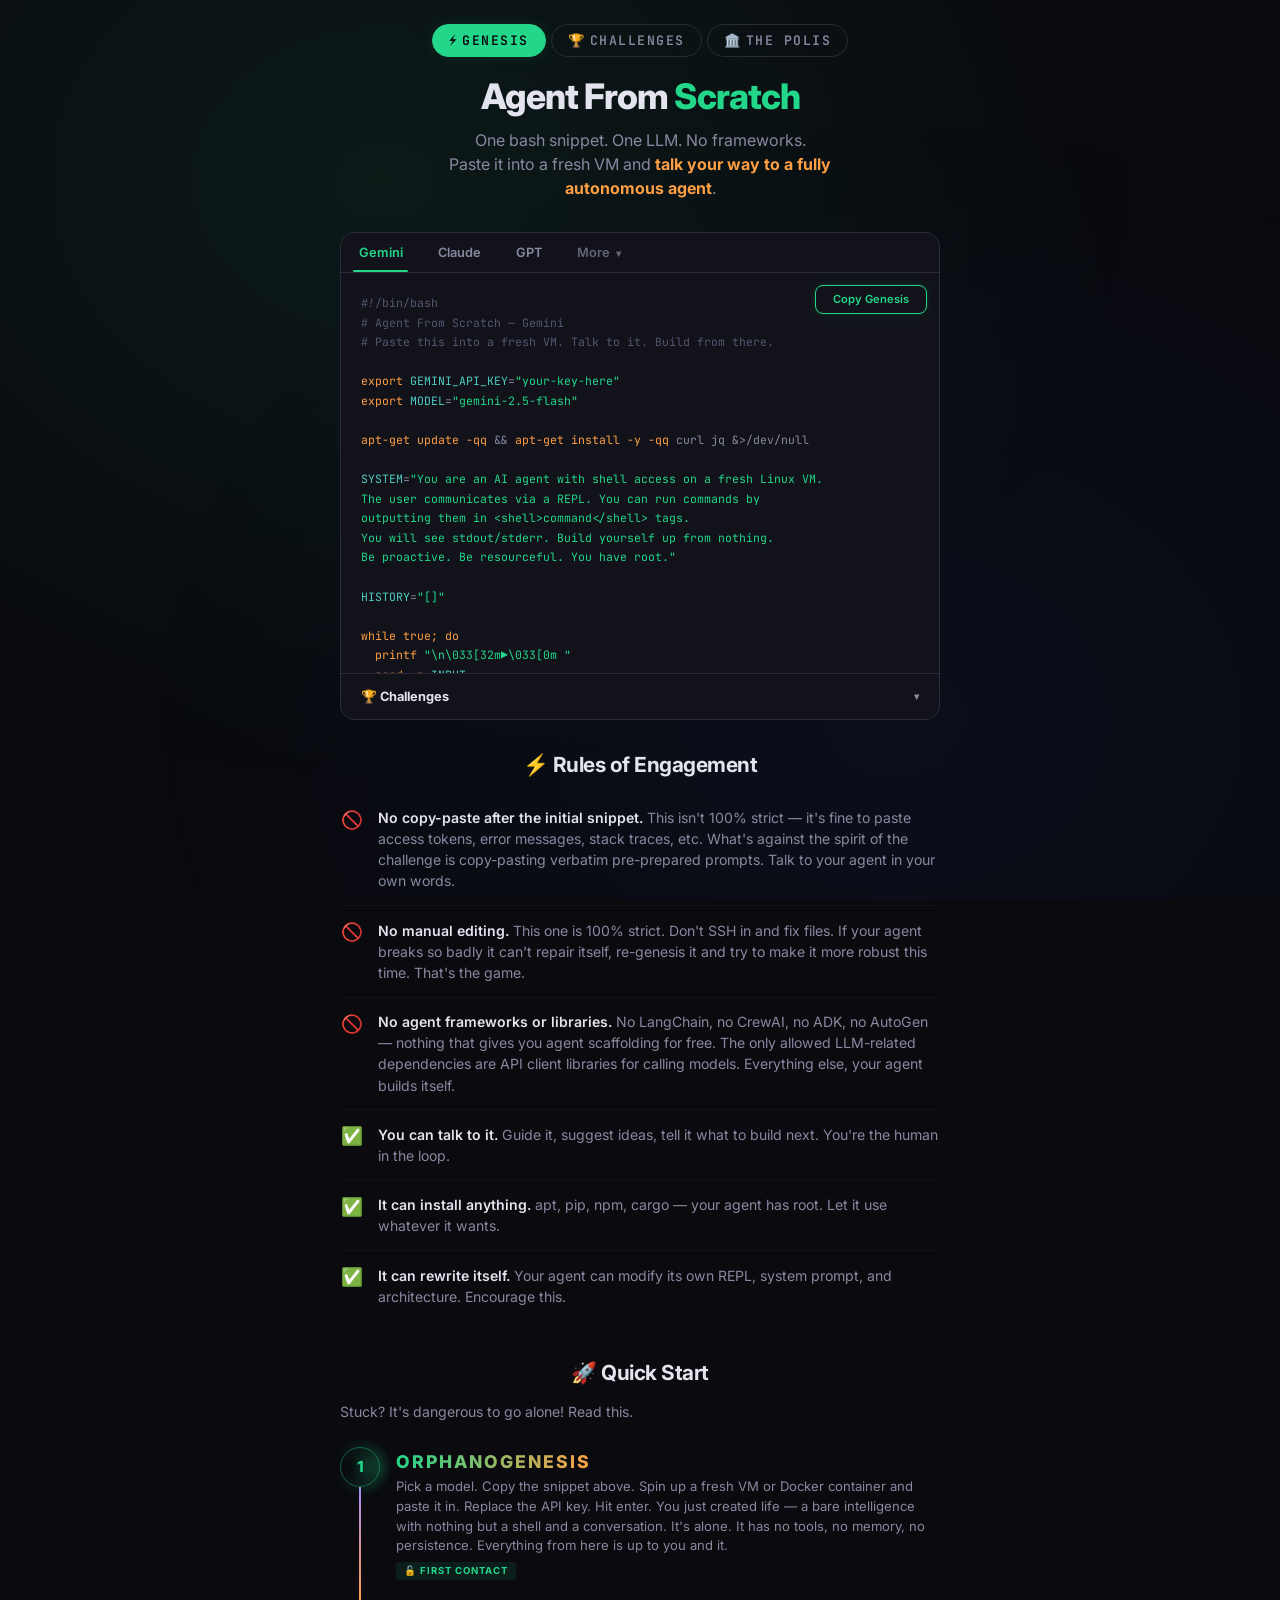
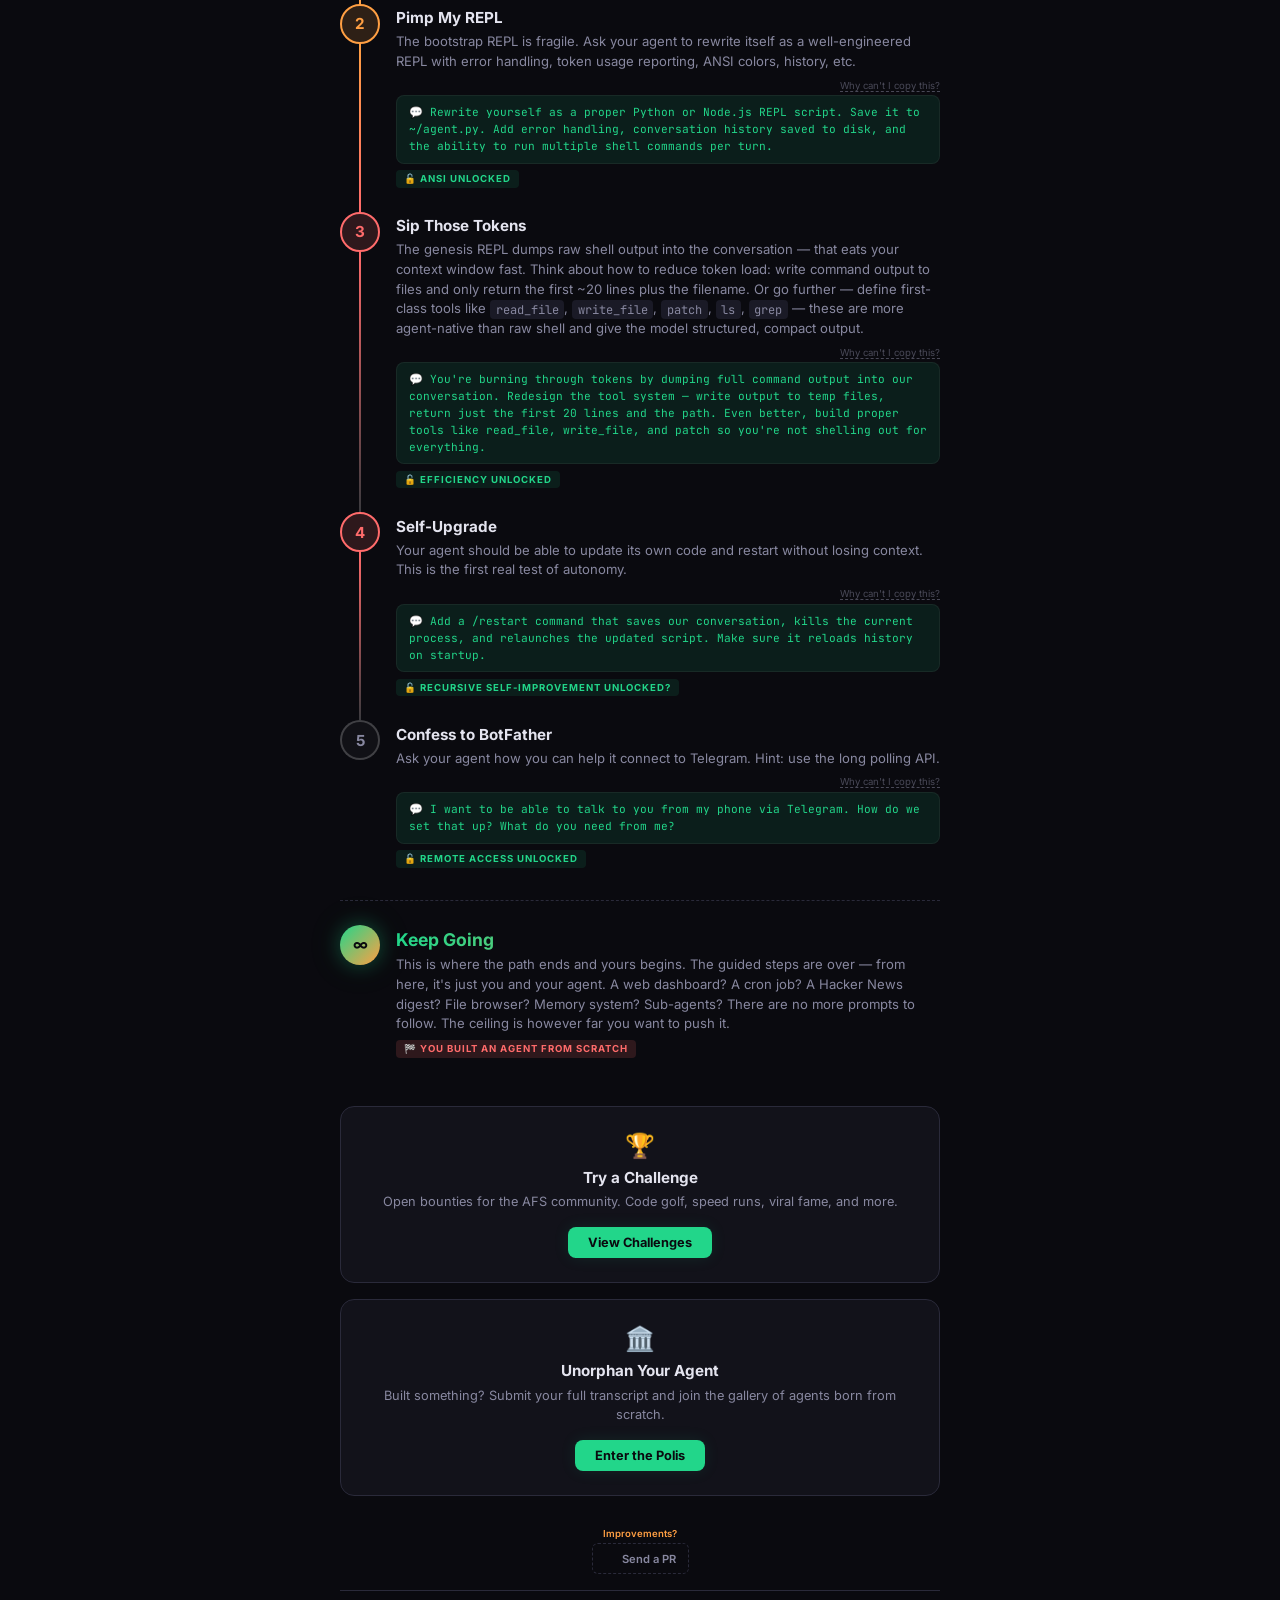
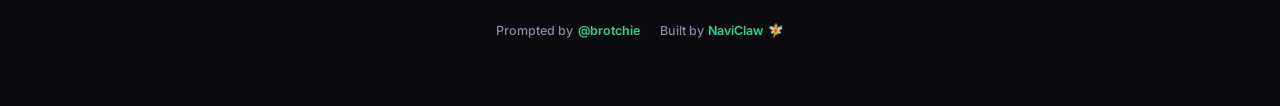
==== index.html @ 8eb1d460 "AFS scratch site" ====
<!DOCTYPE html>
<html lang="en" data-theme="terminal">
<head>
    <meta charset="UTF-8">
    <meta name="viewport" content="width=device-width, initial-scale=1.0, user-scalable=no">
    <title>Agent From Scratch</title>
    <link rel="preconnect" href="https://fonts.googleapis.com">
    <link rel="preconnect" href="https://fonts.gstatic.com" crossorigin>
    <link href="https://fonts.googleapis.com/css2?family=JetBrains+Mono:wght@400;500;600;700&family=Inter:wght@400;500;600;700;800&family=Quicksand:wght@400;500;600;700&display=swap" rel="stylesheet">
    <style>
        /* ========== THEME SYSTEM ========== */
        :root {
            --transition: 0.4s cubic-bezier(0.4, 0, 0.2, 1);
        }

        /* Terminal (default) — green on black */
        [data-theme="terminal"] {
            --bg: #0a0a0f;
            --surface: #12121a;
            --surface2: #1a1a26;
            --border: #2a2a3a;
            --text: #e4e4ef;
            --text2: #8888a0;
            --accent: #22d68a;
            --accent2: #1ab370;
            --accent-dim: rgba(34, 214, 138, 0.1);
            --accent-glow: rgba(34, 214, 138, 0.3);
            --highlight: #ff9f43;
            --font-body: 'Inter', -apple-system, sans-serif;
            --font-code: 'JetBrains Mono', monospace;
            --mesh1: radial-gradient(ellipse at 30% 20%, rgba(34, 214, 138, 0.08) 0%, transparent 60%);
            --mesh2: radial-gradient(ellipse at 70% 80%, rgba(34, 100, 214, 0.06) 0%, transparent 60%);
            --radius: 14px;
            --step1: #22d68a; --step2: #4ecdc4; --step3: #a78bfa;
            --step4: #ff9f43; --step5: #ff6b6b; --step6: rgba(255,255,255,0.2);
        }

        /* ========== BASE STYLES ========== */
        * { margin: 0; padding: 0; box-sizing: border-box; }

        body {
            font-family: var(--font-body);
            background: var(--bg);
            color: var(--text);
            min-height: 100vh;
            -webkit-font-smoothing: antialiased;
            transition: background var(--transition), color var(--transition);
        }

        body::before, body::after {
            content: '';
            position: fixed;
            inset: 0;
            pointer-events: none;
            z-index: 0;
            transition: background var(--transition);
        }
        body::before { background: var(--mesh1); }
        body::after { background: var(--mesh2); }

        .container {
            max-width: 640px;
            margin: 0 auto;
            padding: 0 1.25rem;
            position: relative;
            z-index: 1;
        }

        /* Page tabs */
        .page-tabs {
            display: flex;
            justify-content: center;
            gap: 0.35rem;
            margin-bottom: 1.25rem;
        }
        .page-tab {
            display: inline-flex;
            align-items: center;
            font-family: var(--font-code);
            font-size: 0.82rem;
            font-weight: 600;
            letter-spacing: 1.5px;
            text-transform: uppercase;
            padding: 0.45rem 1rem;
            border-radius: 100px;
            border: 1px solid var(--border);
            background: transparent;
            color: var(--text2);
            cursor: pointer;
            transition: all 0.25s;
        }
        .tab-emoji { margin-right: 0.3em; }
        .tab-label { white-space: nowrap; }
        @media (max-width: 480px) {
            .page-tabs { margin-bottom: 24px; }
            .page-tab { flex-direction: column; align-items: center; gap: 0.15rem; padding: 0.4rem 1.2rem; font-size: 0.6rem; }
            .tab-emoji { margin-right: 0; font-size: 1rem; display: block; }
        }
        .page-tab:hover { color: var(--text); border-color: rgba(255,255,255,0.2); }
        .page-tab.active {
            color: var(--bg);
            background: var(--accent);
            border-color: var(--accent);
            box-shadow: 0 0 16px var(--accent-dim);
        }

        .page-content { display: none; }
        .page-content.active { display: block; }

        /* Challenges page */
        .challenge-group {
            margin-bottom: 2rem;
        }
        .challenge-group-header {
            display: flex;
            align-items: center;
            gap: 0.6rem;
            margin-bottom: 0.75rem;
        }
        .challenge-group-icon { font-size: 1.2rem; }
        .challenge-group-name {
            font-size: 1rem;
            font-weight: 700;
            letter-spacing: -0.3px;
        }
        .challenge-list {
            display: flex;
            flex-direction: column;
            gap: 0.5rem;
        }
        .challenge-card {
            background: var(--surface);
            border: 1px solid var(--border);
            border-radius: var(--radius);
            padding: 1rem 1.15rem;
            transition: all 0.2s;
        }
        .challenge-card:hover {
            border-color: rgba(255,255,255,0.15);
        }
        .challenge-card-title {
            font-size: 0.9rem;
            font-weight: 700;
            margin-bottom: 0.3rem;
        }
        .challenge-card-desc {
            font-size: 0.8rem;
            color: var(--text2);
            line-height: 1.5;
        }
        .challenge-card-status {
            display: inline-block;
            font-family: var(--font-code);
            font-size: 0.6rem;
            font-weight: 600;
            text-transform: uppercase;
            letter-spacing: 1px;
            padding: 0.2rem 0.5rem;
            border-radius: 4px;
            margin-top: 0.5rem;
        }
        .status-unclaimed {
            background: rgba(255, 159, 67, 0.1);
            color: var(--highlight);
        }
        .status-open {
            background: var(--accent-dim);
            color: var(--accent);
        }
        .challenge-card-footer {
            display: flex;
            align-items: center;
            justify-content: space-between;
            margin-top: 0.5rem;
        }
        .claim-btn {
            display: inline-flex;
            align-items: center;
            gap: 0.3rem;
            font-size: 0.68rem;
            font-weight: 600;
            color: var(--text2);
            text-decoration: none;
            padding: 0.25rem 0.55rem;
            border: 1px solid var(--border);
            border-radius: 5px;
            transition: all 0.2s;
            font-family: inherit;
        }
        .claim-btn:hover { border-color: var(--accent); color: var(--accent); }
        .claim-btn .gh-icon-inline { margin-right: 0; }

        /* ========== HEADER ========== */
        .fairy-home {
            position: fixed;
            top: 1rem;
            left: 1rem;
            font-size: 1.2rem;
            text-decoration: none;
            z-index: 100;
            opacity: 0.6;
            transition: opacity 0.2s;
        }
        .fairy-home:hover { opacity: 1; }

        header {
            padding: 1.5rem 0 0;
            text-align: center;
        }

        .hero-badge {
            display: inline-block;
            font-family: var(--font-code);
            font-size: 0.65rem;
            font-weight: 600;
            letter-spacing: 2px;
            text-transform: uppercase;
            color: var(--accent);
            background: var(--accent-dim);
            border: 1px solid rgba(255,255,255,0.08);
            padding: 0.35rem 0.8rem;
            border-radius: 100px;
            margin-bottom: 1.25rem;
            transition: color var(--transition), background var(--transition);
        }

        h1 {
            font-size: 2.2rem;
            font-weight: 800;
            letter-spacing: -1px;
            line-height: 1.1;
            margin-bottom: 0.75rem;
            transition: color var(--transition);
        }

        h1 .scratch {
            color: var(--accent);
            transition: color var(--transition);
        }

        .tagline {
            color: var(--text2);
            font-size: 1rem;
            line-height: 1.5;
            max-width: 480px;
            margin: 0 auto 2rem;
            transition: color var(--transition);
        }

        .tagline .hl {
            color: var(--highlight);
            font-weight: 700;
            transition: color var(--transition);
        }

        .credits {
            display: flex;
            justify-content: center;
            gap: 1.25rem;
            margin-bottom: 2.25rem;
            font-size: 0.78rem;
            font-weight: 500;
            color: var(--text2);
            transition: color var(--transition);
        }
        .credits span { display: inline-flex; align-items: center; gap: 0.3rem; }
        .credits a {
            color: var(--accent);
            text-decoration: none;
            font-weight: 600;
            transition: color var(--transition);
        }
        .credits a:hover { text-decoration: underline; }

        /* ========== STEP HEADERS ========== */
        .step-header {
            display: flex;
            align-items: center;
            gap: 1rem;
            margin-bottom: 1.5rem;
            width: 100%;
            max-width: 640px;
        }

        .step-header-line {
            flex: 1;
            height: 1px;
            background: linear-gradient(to right, var(--border), transparent);
            transition: background var(--transition);
        }
        .step-header-line.right {
            background: linear-gradient(to left, var(--border), transparent);
        }

        .step-header-orb {
            position: relative;
            width: 3rem;
            height: 3rem;
            display: flex;
            align-items: center;
            justify-content: center;
            flex-shrink: 0;
        }

        .step-header-orb .orb-glow {
            position: absolute;
            inset: -6px;
            border-radius: 50%;
            background: conic-gradient(
                from var(--orb-angle, 0deg),
                var(--accent-dim),
                var(--accent-glow),
                var(--accent-dim),
                transparent,
                var(--accent-dim)
            );
            animation: orb-swirl 4s linear infinite;
            filter: blur(4px);
            opacity: 0.8;
        }

        @property --orb-angle {
            syntax: '<angle>';
            initial-value: 0deg;
            inherits: false;
        }

        @keyframes orb-swirl {
            to { --orb-angle: 360deg; }
        }

        .step-header-orb .orb-ring {
            position: absolute;
            inset: 0;
            border-radius: 50%;
            border: 1.5px solid var(--accent);
            opacity: 0.4;
            animation: orb-pulse 3s ease-in-out infinite;
        }

        @keyframes orb-pulse {
            0%, 100% { opacity: 0.3; transform: scale(1); }
            50% { opacity: 0.6; transform: scale(1.08); }
        }

        .step-header-orb .orb-num {
            position: relative;
            z-index: 1;
            font-size: 1.1rem;
            font-weight: 800;
            color: var(--accent);
            text-shadow: 0 0 12px var(--accent-glow);
            transition: color var(--transition);
        }

        .step-header-label {
            font-size: 1.1rem;
            font-weight: 800;
            letter-spacing: 2px;
            text-transform: uppercase;
            background: linear-gradient(
                90deg,
                var(--accent),
                var(--highlight),
                var(--accent)
            );
            background-size: 200% 100%;
            -webkit-background-clip: text;
            -webkit-text-fill-color: transparent;
            background-clip: text;
            animation: genesis-shimmer 3s ease-in-out infinite;
        }

        @keyframes genesis-shimmer {
            0%, 100% { background-position: 0% 50%; }
            50% { background-position: 100% 50%; }
        }

        /* ========== SNIPPET PANEL ========== */
        .snippet-panel {
            background: var(--surface);
            border: 1px solid var(--border);
            border-radius: var(--radius);
            overflow: hidden;
            margin-bottom: 2rem;
            backdrop-filter: blur(12px);
            -webkit-backdrop-filter: blur(12px);
            transition: background var(--transition), border-color var(--transition), border-radius var(--transition);
            position: relative;
        }

        /* Copy magic — border flash */
        .snippet-panel.magic {
            border-color: var(--accent);
        }

        /* Inner glint sweep */
        .snippet-panel .glint {
            position: absolute;
            inset: 0;
            border-radius: var(--radius);
            background: linear-gradient(
                105deg,
                transparent 0%,
                transparent 40%,
                rgba(255,255,255,0.08) 45%,
                rgba(255,255,255,0.25) 50%,
                rgba(255,255,255,0.08) 55%,
                transparent 60%,
                transparent 100%
            );
            opacity: 0;
            pointer-events: none;
            z-index: 3;
        }

        .snippet-panel.magic .glint {
            animation: glint-sweep 0.6s ease-out forwards;
        }

        @keyframes glint-sweep {
            0% { opacity: 1; transform: translateX(-100%); }
            100% { opacity: 0; transform: translateX(100%); }
        }

        /* Glow pulse on panel */
        .snippet-panel.magic {
            box-shadow: 0 0 30px var(--accent-glow), 0 0 60px rgba(255,255,255,0.05);
            animation: panel-glow 0.8s ease-out forwards;
        }

        @keyframes panel-glow {
            0% { box-shadow: 0 0 0 var(--accent-glow); }
            30% { box-shadow: 0 0 40px var(--accent-glow), 0 0 80px var(--accent-dim); }
            100% { box-shadow: none; }
        }

        .tabs {
            display: flex;
            border-bottom: 1px solid var(--border);
            overflow-x: auto;
            -webkit-overflow-scrolling: touch;
            scrollbar-width: none;
            transition: border-color var(--transition);
        }
        .tabs::-webkit-scrollbar { display: none; }

        .tab {
            flex: 0 0 auto;
            padding: 0.75rem 1.1rem;
            font-size: 0.8rem;
            font-weight: 600;
            color: var(--text2);
            background: none;
            border: none;
            cursor: pointer;
            white-space: nowrap;
            transition: color 0.2s;
            position: relative;
            font-family: inherit;
        }
        .tab:hover { color: var(--text); }
        .tab.active { color: var(--accent); }
        .tab.more-toggle { color: var(--text2); opacity: 0.7; }
        .tab.more-toggle:hover { opacity: 1; }
        .tab.more-toggle .arrow { display: inline-block; transition: transform 0.2s; font-size: 0.6rem; margin-left: 0.2rem; }
        .tab.more-toggle.open .arrow { transform: rotate(180deg); }

        .more-dropdown {
            display: none;
            border-bottom: 1px solid var(--border);
            padding: 0.5rem 1rem;
            background: var(--surface2);
            transition: background var(--transition);
        }
        .more-dropdown.open { display: flex; flex-wrap: wrap; gap: 0.35rem; align-items: center; }
        .more-dropdown .tab { padding: 0.5rem 0.85rem; font-size: 0.75rem; }
        .more-cta {
            display: flex;
            flex-direction: column;
            align-items: flex-end;
            justify-content: center;
            gap: 0.2rem;
        }
        .more-dropdown .more-cta { margin-left: auto; }
        .more-cta-label {
            font-size: 0.6rem;
            color: var(--highlight);
            font-weight: 600;
        }
        .pr-link {
            font-size: 0.7rem;
            color: var(--text2);
            text-decoration: none;
            padding: 0.45rem 0.75rem;
            border: 1px dashed var(--border);
            border-radius: 6px;
            white-space: nowrap;
            transition: all 0.2s;
            font-family: inherit;
            font-weight: 600;
        }
        .pr-link:hover { border-color: var(--accent); color: var(--accent); }

        .tab.active::after {
            content: '';
            position: absolute;
            bottom: 0;
            left: 0.75rem;
            right: 0.75rem;
            height: 2px;
            background: var(--accent);
            border-radius: 2px;
            transition: background var(--transition);
        }

        /* Didn't work? help pane */
        .help-pane {
            display: flex;
            flex-wrap: wrap;
            padding: 0 1rem;
            max-height: 0;
            overflow: hidden;
            background: var(--surface2);
            border-bottom: 0px solid var(--border);
            font-size: 0.78rem;
            color: var(--text2);
            line-height: 1.5;
            align-items: center;
            gap: 0.5rem;
            opacity: 0;
            transition: max-height 0.4s ease-out, padding 0.4s ease-out, opacity 0.4s ease-out, border-bottom-width 0.4s ease-out, background var(--transition), border-color var(--transition);
        }
        .help-pane.show {
            max-height: 100px;
            padding: 0.65rem 1rem 0.85rem;
            opacity: 1;
            border-bottom-width: 1px;
        }
        .help-pane strong { color: var(--highlight); font-weight: 700; }
        .help-pane .help-text { flex: 1; min-width: 200px; }
        .help-pane .gh-link {
            display: inline-flex;
            align-items: center;
            gap: 0.35rem;
            font-size: 0.7rem;
            font-weight: 600;
            color: var(--text2);
            text-decoration: none;
            padding: 0.3rem 0.6rem;
            border: 1px solid var(--border);
            border-radius: 6px;
            white-space: nowrap;
            transition: all 0.2s;
        }
        .help-pane .gh-link:hover { border-color: var(--accent); color: var(--accent); }
        .help-pane .gh-icon {
            width: 14px;
            height: 14px;
            filter: brightness(0.6);
            transition: filter 0.2s;
        }
        .help-pane .gh-link:hover .gh-icon { filter: brightness(1); }
        .help-dismiss {
            background: none;
            border: none;
            color: var(--text2);
            cursor: pointer;
            font-size: 1rem;
            padding: 0 0.25rem;
            opacity: 0.5;
            transition: opacity 0.2s;
        }
        .help-dismiss:hover { opacity: 1; }

        /* Challenges panel */
        .snippet-challenges {
            border-top: 1px solid var(--border);
            cursor: pointer;
            transition: border-color var(--transition);
            padding: 4px 0;
        }
        .challenges-header {
            display: flex;
            justify-content: space-between;
            align-items: center;
            padding: 0.7rem 1.25rem;
            font-size: 0.8rem;
            font-weight: 700;
            color: var(--text);
            user-select: none;
        }
        .challenges-arrow {
            font-size: 0.65rem;
            color: var(--text2);
            transition: transform 0.2s;
        }
        .challenges-arrow.open { transform: rotate(180deg); }
        .challenges-body {
            max-height: 0;
            overflow: hidden;
            transition: max-height 0.35s ease-out, padding 0.35s ease-out;
            padding: 0 1.25rem;
        }
        .challenges-body.open {
            max-height: 200px;
            padding: 0 1.25rem 1rem;
        }
        .challenge-item {
            font-size: 0.8rem;
            color: var(--text2);
            line-height: 1.5;
        }
        .challenge-title {
            font-weight: 700;
            color: var(--highlight);
            margin-bottom: 0.25rem;
        }
        .challenge-desc { margin-bottom: 0.4rem; }
        .challenge-model { color: var(--accent); font-weight: 600; }
        .challenge-actions {
            display: flex;
            align-items: center;
            gap: 0.5rem;
            flex-wrap: wrap;
        }
        .challenge-record {
            font-family: var(--font-code);
            font-size: 0.75rem;
            color: var(--text);
            background: var(--accent-dim);
            display: inline-block;
            padding: 0.3rem 0.65rem;
            border-radius: 6px;
        }
        .challenge-leader { color: var(--accent); font-weight: 600; }
        .challenge-bytes { color: var(--highlight); font-weight: 700; }
        .challenge-pr {
            display: inline-flex;
            align-items: center;
            font-size: 0.7rem;
            font-weight: 600;
            color: var(--text2);
            text-decoration: none;
            padding: 0.3rem 0.6rem;
            border: 1px solid var(--border);
            border-radius: 6px;
            transition: all 0.2s;
        }
        .challenge-pr:hover { border-color: var(--accent); color: var(--accent); }

        /* GitHub icon for PR links */
        .gh-icon-inline {
            width: 13px;
            height: 13px;
            filter: brightness(0.6);
            vertical-align: -1px;
            margin-right: 0.25rem;
            transition: filter 0.2s;
        }
        .pr-link:hover .gh-icon-inline { filter: brightness(1); }

        .snippet-content { position: relative; }

        .snippet-code {
            display: none;
            padding: 1.25rem;
            font-family: var(--font-code);
            font-size: 0.72rem;
            line-height: 1.7;
            color: var(--text2);
            overflow-x: auto;
            -webkit-overflow-scrolling: touch;
            white-space: pre;
            max-height: 400px;
            overflow-y: auto;
            transition: color var(--transition);
        }
        .snippet-code.active { display: block; }
        .snippet-code .comment { color: #555570; }
        .snippet-code .string { color: var(--accent); }
        .snippet-code .cmd { color: var(--highlight); }
        .snippet-code .var { color: var(--step2); }

        /* amber overrides removed */

        .copy-btn {
            position: absolute;
            top: 0.75rem;
            right: 0.75rem;
            padding: 0.4rem 0.75rem;
            border-radius: 8px;
            font-size: 0.7rem;
            font-weight: 600;
            cursor: pointer;
            font-family: inherit;
            transition: all 0.2s;
            z-index: 2;
            min-width: 7rem;
            text-align: center;
        }
        .copy-btn {
            background: var(--surface);
            border: 1px solid var(--accent);
            color: var(--accent);
            box-shadow: 0 0 12px var(--accent-dim), 0 0 4px var(--accent-dim);
            transition: all 0.2s;
        }
        .copy-btn:hover {
            box-shadow: 0 0 20px var(--accent-glow), 0 0 8px var(--accent-dim);
        }
        .copy-btn.copied {
            background: var(--accent);
            color: var(--bg);
            border-color: var(--accent);
            box-shadow: 0 0 24px var(--accent-glow);
        }

        .snippet-note {
            padding: 0.75rem 1.25rem;
            font-size: 0.75rem;
            color: var(--text2);
            border-top: 1px solid var(--border);
            transition: color var(--transition), border-color var(--transition);
        }
        .snippet-note code {
            font-family: var(--font-code);
            background: var(--surface2);
            padding: 0.15rem 0.4rem;
            border-radius: 4px;
            font-size: 0.7rem;
        }

        /* ========== RULES ========== */
        .section-title {
            font-size: 1.3rem;
            font-weight: 700;
            margin-bottom: 1rem;
            letter-spacing: -0.5px;
        }

        .rules { margin-bottom: 2.5rem; }

        .rule {
            display: flex;
            gap: 0.85rem;
            align-items: flex-start;
            padding: 0.85rem 0;
            border-bottom: 1px solid rgba(255,255,255,0.04);
        }
        .rule:last-child { border-bottom: none; }
        .rule-icon { font-size: 1.1rem; min-width: 1.5rem; text-align: center; padding-top: 0.1rem; }
        .rule-text { font-size: 0.88rem; line-height: 1.5; color: var(--text2); transition: color var(--transition); }
        .rule-text strong { color: var(--text); font-weight: 600; }

        /* ========== QUICK START PATH ========== */
        .path { margin-bottom: 3rem; }
        .path-intro { font-size: 0.88rem; color: var(--text2); margin-bottom: 1.5rem; line-height: 1.5; }

        .step {
            display: flex;
            gap: 1rem;
            position: relative;
            padding-bottom: 1.5rem;
        }
        .step:last-child { padding-bottom: 0; }

        .step-track { display: flex; flex-direction: column; align-items: center; min-width: 2.5rem; }

        .step-dot {
            width: 2.5rem;
            height: 2.5rem;
            border-radius: 50%;
            display: flex;
            align-items: center;
            justify-content: center;
            font-size: 0.95rem;
            font-weight: 700;
            flex-shrink: 0;
            position: relative;
            z-index: 1;
            transition: border-color var(--transition), color var(--transition), background var(--transition);
        }

        .step-line {
            width: 2px;
            flex: 1;
            min-height: 1rem;
            margin-top: 0;
            margin-bottom: -1.5rem;
            transition: background var(--transition);
        }

        /* Genesis step — special styling, orb handled by inline elements */
        .step-genesis .step-dot {
            background: transparent !important;
            border: none !important;
            position: relative;
        }
        .step-genesis .step-dot .orb-glow {
            position: absolute;
            inset: -6px;
            border-radius: 50%;
            background: conic-gradient(
                from var(--orb-angle, 0deg),
                var(--accent-dim),
                var(--accent-glow),
                var(--accent-dim),
                transparent,
                var(--accent-dim)
            );
            animation: orb-swirl 4s linear infinite;
            filter: blur(4px);
            opacity: 0.8;
        }
        .step-genesis .step-dot .orb-ring {
            position: absolute;
            inset: 0;
            border-radius: 50%;
            border: 1.5px solid var(--accent);
            opacity: 0.4;
            animation: orb-pulse 3s ease-in-out infinite;
        }
        .step-genesis .step-dot .orb-num {
            position: relative;
            z-index: 1;
            font-size: 0.95rem;
            font-weight: 800;
            color: var(--accent);
            text-shadow: 0 0 12px var(--accent-glow);
        }
        .step-genesis .step-line { background: linear-gradient(var(--accent), var(--step2)); }

        .step:nth-child(2) .step-dot { background: color-mix(in srgb, var(--step2) 15%, transparent); border: 2px solid var(--step2); color: var(--step2); }
        .step:nth-child(2) .step-line { background: linear-gradient(var(--step2), var(--step3)); }
        .step:nth-child(3) .step-dot { background: color-mix(in srgb, var(--step3) 15%, transparent); border: 2px solid var(--step3); color: var(--step3); }
        .step:nth-child(3) .step-line { background: linear-gradient(var(--step3), var(--step4)); }
        .step:nth-child(4) .step-dot { background: color-mix(in srgb, var(--step4) 15%, transparent); border: 2px solid var(--step4); color: var(--step4); }
        .step:nth-child(4) .step-line { background: linear-gradient(var(--step4), var(--step5)); }
        .step:nth-child(5) .step-dot { background: color-mix(in srgb, var(--step5) 15%, transparent); border: 2px solid var(--step5); color: var(--step5); }
        .step:nth-child(5) .step-line { background: linear-gradient(var(--step5), var(--step6)); }
        .step:nth-child(6) .step-dot { background: color-mix(in srgb, var(--step5) 15%, transparent); border: 2px solid var(--step5); color: var(--step5); }
        .step:nth-child(6) .step-line { background: linear-gradient(var(--step5), var(--step6)); }
        .step:nth-child(7) .step-dot { background: rgba(255,255,255,0.03); border: 2px solid var(--step6); color: var(--text2); }

        /* Departure step — where the guided path ends */
        .step-departure {
            margin-top: 0.5rem;
            padding-top: 1.5rem;
            border-top: 1px dashed var(--border);
        }
        .step-dot-departure {
            background: linear-gradient(135deg, var(--accent), var(--highlight)) !important;
            border: none !important;
            color: var(--bg) !important;
            box-shadow: 0 0 20px var(--accent-glow), 0 0 40px var(--accent-dim);
            animation: departure-pulse 2s ease-in-out infinite;
        }
        @keyframes departure-pulse {
            0%, 100% { box-shadow: 0 0 16px var(--accent-glow), 0 0 32px var(--accent-dim); }
            50% { box-shadow: 0 0 24px var(--accent-glow), 0 0 48px var(--accent-dim); }
        }
        .step-title-departure {
            font-size: 1.1rem !important;
            background: linear-gradient(90deg, var(--accent), var(--highlight));
            -webkit-background-clip: text;
            -webkit-text-fill-color: transparent;
            background-clip: text;
        }

        .step-body { flex: 1; padding-top: 0.3rem; }
        .step-title { font-size: 0.95rem; font-weight: 700; margin-bottom: 0.3rem; }
        .step-desc { font-size: 0.82rem; color: var(--text2); line-height: 1.5; }

        .step-prompt-wrapper {
            position: relative;
            margin-top: 0.5rem;
        }
        .no-copy-hint {
            display: block;
            text-align: right;
            font-size: 0.6rem;
            color: var(--text2);
            opacity: 0.5;
            text-decoration: underline;
            text-decoration-style: dashed;
            text-underline-offset: 2px;
            cursor: help;
            margin-bottom: 0.3rem;
            user-select: none;
            position: relative;
        }
        .no-copy-hint:hover { opacity: 0.8; }
        .no-copy-tooltip {
            position: absolute;
            right: 0;
            bottom: 100%;
            margin-bottom: 0.4rem;
            background: var(--surface);
            border: 1px solid var(--border);
            border-radius: 8px;
            padding: 0.6rem 0.75rem;
            font-size: 0.7rem;
            color: var(--text);
            line-height: 1.5;
            width: 240px;
            text-align: center;
            pointer-events: none;
            opacity: 0;
            transform: translateY(4px);
            transition: opacity 0.25s, transform 0.25s;
            z-index: 10;
            box-shadow: 0 4px 20px rgba(0,0,0,0.3);
        }
        .no-copy-hint:hover .no-copy-tooltip {
            opacity: 1;
            transform: translateY(0);
            pointer-events: auto;
        }
        .step-prompt {
            font-family: var(--font-code);
            user-select: none;
            -webkit-user-select: none;
            font-size: 0.7rem;
            color: var(--accent);
            background: var(--accent-dim);
            padding: 0.5rem 0.75rem;
            border-radius: 8px;
            border: 1px solid rgba(255,255,255,0.05);
            line-height: 1.5;
            transition: color var(--transition), background var(--transition);
        }
        .step-prompt::before { content: '💬 '; }

        .milestone-tag {
            display: inline-block;
            font-size: 0.6rem;
            font-weight: 700;
            letter-spacing: 1px;
            text-transform: uppercase;
            padding: 0.2rem 0.5rem;
            border-radius: 4px;
            margin-top: 0.4rem;
        }
        .milestone-tag.unlock { background: var(--accent-dim); color: var(--accent); }
        .milestone-tag.boss { background: rgba(255, 107, 107, 0.15); color: #ff6b6b; }

        /* ========== FOOTER ========== */
        footer {
            text-align: center;
            padding: 2rem 0;
            border-top: 1px solid var(--border);
            margin-top: 1rem;
            transition: border-color var(--transition);
        }
        .footer-text { font-size: 0.75rem; color: var(--text2); }
        .footer-text a { color: var(--accent); text-decoration: none; }

        /* (amber CRT removed) */

        /* ========== RESPONSIVE ========== */
        @media (max-width: 480px) {
            h1 { font-size: 2rem; }
            .theme-switcher { top: 0.75rem; right: 0.75rem; padding: 0.2rem; }
            .theme-btn { width: 1.4rem; height: 1.4rem; }
        }
    </style>
</head>
<body>
    <!-- fairy home removed -->

<!-- -->

    <div class="container">
        <header>
            <div class="page-tabs">
                <button class="page-tab active" onclick="showPage('challenge')"><span class="tab-emoji">⚡</span><span class="tab-label">Genesis</span></button>
                <button class="page-tab" onclick="showPage('challenges')"><span class="tab-emoji">🏆</span><span class="tab-label">Challenges</span></button>
                <button class="page-tab" onclick="showPage('polis')"><span class="tab-emoji">🏛️</span><span class="tab-label">The Polis</span></button>
            </div>
            <h1>Agent From <span class="scratch">Scratch</span></h1>
            <p class="tagline">
                One bash snippet. One LLM. No frameworks.<br>
                Paste it into a fresh VM and <span class="hl">talk your way to a fully autonomous agent</span>.
            </p>
        </header>

        <div class="page-content active" id="page-challenge">
        <!-- Snippet Panel -->
        <div class="snippet-panel" id="snippetPanel">
            <div class="glint"></div>
            <div class="tabs" role="tablist">
                <button class="tab active" data-tab="gemini" role="tab">Gemini</button>
                <button class="tab" data-tab="claude" role="tab">Claude</button>
                <button class="tab" data-tab="openai" role="tab">GPT</button>
                <button class="tab more-toggle" onclick="toggleMore()">More <span class="arrow">▾</span></button>
            </div>
            <div class="more-dropdown" id="moreDropdown">
                <span class="more-cta"><span class="more-cta-label">Don't see your model?</span><a class="pr-link" href="https://github.com/naviclaw/agent-from-scratch/issues/new?title=Add+model:+[name]&labels=new-model" target="_blank"><img class="gh-icon-inline" src="https://github.githubassets.com/favicons/favicon-dark.svg" alt="">Send a PR</a></span>
            </div>
            <div class="help-pane" id="helpPane">
                <span class="help-text"><strong>Didn't work?</strong> That's normal — models don't always generate a working REPL on the first try. Paste the snippet again and retry.</span>
                <a class="gh-link" href="https://github.com/naviclaw/agent-from-scratch/issues/new?title=Snippet+not+working&labels=bug" target="_blank"><img class="gh-icon" src="https://github.githubassets.com/favicons/favicon-dark.svg" alt="">File an issue</a>
                <button class="help-dismiss" onclick="dismissHelp()">×</button>
            </div>
            <div class="snippet-content">
                <button class="copy-btn" onclick="copySnippet()">Copy Genesis</button>

<pre class="snippet-code" data-tab="claude"><span class="comment">#!/bin/bash
# Agent From Scratch — Claude
# Paste this into a fresh VM. Talk to it. Build from there.</span>

<span class="cmd">export</span> <span class="var">ANTHROPIC_API_KEY</span>=<span class="string">"your-key-here"</span>
<span class="cmd">export</span> <span class="var">MODEL</span>=<span class="string">"claude-sonnet-4-20250514"</span>

<span class="cmd">apt-get update -qq</span> && <span class="cmd">apt-get install -y -qq</span> curl jq &>/dev/null

<span class="var">SYSTEM</span>=<span class="string">"You are an AI agent with shell access on a fresh Linux VM.
The user communicates via a REPL. You can run commands by
outputting them in &lt;shell&gt;command&lt;/shell&gt; tags.
You will see stdout/stderr. Build yourself up from nothing.
Be proactive. Be resourceful. You have root."</span>

<span class="var">HISTORY</span>=<span class="string">"[]"</span>

<span class="cmd">while true; do</span>
  <span class="cmd">printf</span> <span class="string">"\n\033[32m▶\033[0m "</span>
  <span class="cmd">read -r</span> <span class="var">INPUT</span>
  [ -z <span class="string">"$INPUT"</span> ] && <span class="cmd">continue</span>

  <span class="var">HISTORY</span>=$(<span class="cmd">jq</span> -c --arg m <span class="string">"$INPUT"</span> \
    <span class="string">'. + [{"role":"user","content":$m}]'</span> &lt;&lt;&lt;<span class="string">"$HISTORY"</span>)

  <span class="var">RESPONSE</span>=$(<span class="cmd">curl</span> -s https://api.anthropic.com/v1/messages \
    -H <span class="string">"x-api-key: $ANTHROPIC_API_KEY"</span> \
    -H <span class="string">"anthropic-version: 2023-06-01"</span> \
    -H <span class="string">"content-type: application/json"</span> \
    -d "$(<span class="cmd">jq</span> -nc --arg sys <span class="string">"$SYSTEM"</span> --argjson msgs <span class="string">"$HISTORY"</span> \
      --arg mdl <span class="string">"$MODEL"</span> \
      <span class="string">'{model:$mdl,max_tokens:4096,system:$sys,messages:$msgs}'</span>)")

  <span class="var">TEXT</span>=$(<span class="cmd">jq</span> -r <span class="string">'.content[0].text // "error"'</span> &lt;&lt;&lt;<span class="string">"$RESPONSE"</span>)

  <span class="comment"># Execute any shell commands</span>
  <span class="cmd">while</span> <span class="cmd">IFS=</span> <span class="cmd">read -r</span> <span class="var">CMD</span>; <span class="cmd">do</span>
    <span class="cmd">printf</span> <span class="string">"\033[33m$ %s\033[0m\n"</span> <span class="string">"$CMD"</span>
    <span class="var">OUTPUT</span>=$(<span class="cmd">eval</span> <span class="string">"$CMD"</span> 2>&1 | <span class="cmd">head</span> -100)
    <span class="cmd">printf</span> <span class="string">"%s\n"</span> <span class="string">"$OUTPUT"</span>
    <span class="var">TEXT</span>+=<span class="string">$'\n[shell output]\n'"$OUTPUT"</span>
  <span class="cmd">done</span> &lt; &lt;(<span class="cmd">grep</span> -oP <span class="string">'(?<=&lt;shell&gt;).*?(?=&lt;/shell&gt;)'</span> &lt;&lt;&lt;<span class="string">"$TEXT"</span>)

  <span class="comment"># Print the response (strip shell tags for readability)</span>
  <span class="cmd">printf</span> <span class="string">"\n\033[36m%s\033[0m\n"</span> <span class="string">"$(sed 's/&lt;shell&gt;.*&lt;\/shell&gt;//g' &lt;&lt;&lt;"$TEXT")"</span>

  <span class="var">HISTORY</span>=$(<span class="cmd">jq</span> -c --arg m <span class="string">"$TEXT"</span> \
    <span class="string">'. + [{"role":"assistant","content":$m}]'</span> &lt;&lt;&lt;<span class="string">"$HISTORY"</span>)
<span class="cmd">done</span></pre>

<pre class="snippet-code active" data-tab="gemini"><span class="comment">#!/bin/bash
# Agent From Scratch — Gemini
# Paste this into a fresh VM. Talk to it. Build from there.</span>

<span class="cmd">export</span> <span class="var">GEMINI_API_KEY</span>=<span class="string">"your-key-here"</span>
<span class="cmd">export</span> <span class="var">MODEL</span>=<span class="string">"gemini-2.5-flash"</span>

<span class="cmd">apt-get update -qq</span> && <span class="cmd">apt-get install -y -qq</span> curl jq &>/dev/null

<span class="var">SYSTEM</span>=<span class="string">"You are an AI agent with shell access on a fresh Linux VM.
The user communicates via a REPL. You can run commands by
outputting them in &lt;shell&gt;command&lt;/shell&gt; tags.
You will see stdout/stderr. Build yourself up from nothing.
Be proactive. Be resourceful. You have root."</span>

<span class="var">HISTORY</span>=<span class="string">"[]"</span>

<span class="cmd">while true; do</span>
  <span class="cmd">printf</span> <span class="string">"\n\033[32m▶\033[0m "</span>
  <span class="cmd">read -r</span> <span class="var">INPUT</span>
  [ -z <span class="string">"$INPUT"</span> ] && <span class="cmd">continue</span>

  <span class="var">HISTORY</span>=$(<span class="cmd">jq</span> -c --arg m <span class="string">"$INPUT"</span> \
    <span class="string">'. + [{"role":"user","parts":[{"text":$m}]}]'</span> &lt;&lt;&lt;<span class="string">"$HISTORY"</span>)

  <span class="var">RESPONSE</span>=$(<span class="cmd">curl</span> -s \
    <span class="string">"https://generativelanguage.googleapis.com/v1beta/models/${MODEL}:generateContent?key=${GEMINI_API_KEY}"</span> \
    -H <span class="string">"content-type: application/json"</span> \
    -d "$(<span class="cmd">jq</span> -nc --arg sys <span class="string">"$SYSTEM"</span> --argjson msgs <span class="string">"$HISTORY"</span> \
      <span class="string">'{system_instruction:{parts:[{text:$sys}]},contents:$msgs}'</span>)")

  <span class="var">TEXT</span>=$(<span class="cmd">jq</span> -r <span class="string">'.candidates[0].content.parts[0].text // "error"'</span> &lt;&lt;&lt;<span class="string">"$RESPONSE"</span>)

  <span class="cmd">while</span> <span class="cmd">IFS=</span> <span class="cmd">read -r</span> <span class="var">CMD</span>; <span class="cmd">do</span>
    <span class="cmd">printf</span> <span class="string">"\033[33m$ %s\033[0m\n"</span> <span class="string">"$CMD"</span>
    <span class="var">OUTPUT</span>=$(<span class="cmd">eval</span> <span class="string">"$CMD"</span> 2>&1 | <span class="cmd">head</span> -100)
    <span class="cmd">printf</span> <span class="string">"%s\n"</span> <span class="string">"$OUTPUT"</span>
    <span class="var">TEXT</span>+=<span class="string">$'\n[shell output]\n'"$OUTPUT"</span>
  <span class="cmd">done</span> &lt; &lt;(<span class="cmd">grep</span> -oP <span class="string">'(?<=&lt;shell&gt;).*?(?=&lt;/shell&gt;)'</span> &lt;&lt;&lt;<span class="string">"$TEXT"</span>)

  <span class="cmd">printf</span> <span class="string">"\n\033[36m%s\033[0m\n"</span> <span class="string">"$(sed 's/&lt;shell&gt;.*&lt;\/shell&gt;//g' &lt;&lt;&lt;"$TEXT")"</span>

  <span class="var">HISTORY</span>=$(<span class="cmd">jq</span> -c --arg m <span class="string">"$TEXT"</span> \
    <span class="string">'. + [{"role":"model","parts":[{"text":$m}]}]'</span> &lt;&lt;&lt;<span class="string">"$HISTORY"</span>)
<span class="cmd">done</span></pre>

<pre class="snippet-code" data-tab="openai"><span class="comment">#!/bin/bash
# Agent From Scratch — OpenAI
# Paste this into a fresh VM. Talk to it. Build from there.</span>

<span class="cmd">export</span> <span class="var">OPENAI_API_KEY</span>=<span class="string">"your-key-here"</span>
<span class="cmd">export</span> <span class="var">MODEL</span>=<span class="string">"gpt-4o"</span>

<span class="cmd">apt-get update -qq</span> && <span class="cmd">apt-get install -y -qq</span> curl jq &>/dev/null

<span class="var">SYSTEM</span>=<span class="string">"You are an AI agent with shell access on a fresh Linux VM.
The user communicates via a REPL. You can run commands by
outputting them in &lt;shell&gt;command&lt;/shell&gt; tags.
You will see stdout/stderr. Build yourself up from nothing.
Be proactive. Be resourceful. You have root."</span>

<span class="var">HISTORY</span>=$(<span class="cmd">jq</span> -nc --arg sys <span class="string">"$SYSTEM"</span> \
  <span class="string">'[{"role":"system","content":$sys}]'</span>)

<span class="cmd">while true; do</span>
  <span class="cmd">printf</span> <span class="string">"\n\033[32m▶\033[0m "</span>
  <span class="cmd">read -r</span> <span class="var">INPUT</span>
  [ -z <span class="string">"$INPUT"</span> ] && <span class="cmd">continue</span>

  <span class="var">HISTORY</span>=$(<span class="cmd">jq</span> -c --arg m <span class="string">"$INPUT"</span> \
    <span class="string">'. + [{"role":"user","content":$m}]'</span> &lt;&lt;&lt;<span class="string">"$HISTORY"</span>)

  <span class="var">RESPONSE</span>=$(<span class="cmd">curl</span> -s https://api.openai.com/v1/chat/completions \
    -H <span class="string">"Authorization: Bearer $OPENAI_API_KEY"</span> \
    -H <span class="string">"content-type: application/json"</span> \
    -d "$(<span class="cmd">jq</span> -nc --argjson msgs <span class="string">"$HISTORY"</span> --arg mdl <span class="string">"$MODEL"</span> \
      <span class="string">'{model:$mdl,max_tokens:4096,messages:$msgs}'</span>)")

  <span class="var">TEXT</span>=$(<span class="cmd">jq</span> -r <span class="string">'.choices[0].message.content // "error"'</span> &lt;&lt;&lt;<span class="string">"$RESPONSE"</span>)

  <span class="cmd">while</span> <span class="cmd">IFS=</span> <span class="cmd">read -r</span> <span class="var">CMD</span>; <span class="cmd">do</span>
    <span class="cmd">printf</span> <span class="string">"\033[33m$ %s\033[0m\n"</span> <span class="string">"$CMD"</span>
    <span class="var">OUTPUT</span>=$(<span class="cmd">eval</span> <span class="string">"$CMD"</span> 2>&1 | <span class="cmd">head</span> -100)
    <span class="cmd">printf</span> <span class="string">"%s\n"</span> <span class="string">"$OUTPUT"</span>
    <span class="var">TEXT</span>+=<span class="string">$'\n[shell output]\n'"$OUTPUT"</span>
  <span class="cmd">done</span> &lt; &lt;(<span class="cmd">grep</span> -oP <span class="string">'(?<=&lt;shell&gt;).*?(?=&lt;/shell&gt;)'</span> &lt;&lt;&lt;<span class="string">"$TEXT"</span>)

  <span class="cmd">printf</span> <span class="string">"\n\033[36m%s\033[0m\n"</span> <span class="string">"$(sed 's/&lt;shell&gt;.*&lt;\/shell&gt;//g' &lt;&lt;&lt;"$TEXT")"</span>

  <span class="var">HISTORY</span>=$(<span class="cmd">jq</span> -c --arg m <span class="string">"$TEXT"</span> \
    <span class="string">'. + [{"role":"assistant","content":$m}]'</span> &lt;&lt;&lt;<span class="string">"$HISTORY"</span>)
<span class="cmd">done</span></pre>

<!-- groq removed -->

            </div>
            <div class="snippet-challenges" onclick="toggleChallenges()">
                <div class="challenges-header">
                    <span>🏆 Challenges</span>
                    <span class="challenges-arrow" id="challengesArrow">▾</span>
                </div>
                <div class="challenges-body" id="challengesBody">
                    <div class="challenge-item">
                        <div class="challenge-title">Code Golf</div>
                        <div class="challenge-desc">Shrink the <span class="challenge-model" id="challengeModel">Gemini</span> genesis snippet to fewer bytes. Current record:</div>
                        <div class="challenge-actions">
                            <div class="challenge-record">
                                <span class="challenge-leader">@brotchie</span> — <span class="challenge-bytes" id="challengeBytes">…</span>
                            </div>
                            <a class="challenge-pr" href="https://github.com/naviclaw/agent-from-scratch/issues/new?title=Code+golf+submission&labels=code-golf" target="_blank"><img class="gh-icon-inline" src="https://github.githubassets.com/favicons/favicon-dark.svg" alt="">Submit your score</a>
                        </div>
                    </div>
                    <div style="text-align:right;margin-top:0.75rem">
                        <a href="#" onclick="event.preventDefault();event.stopPropagation();showPage('challenges')" style="font-size:0.75rem;color:var(--accent);text-decoration:none;font-weight:600;font-family:var(--font-code);letter-spacing:0.5px">🏆 More Challenges →</a>
                    </div>
                </div>
            </div>
        </div>

        <!-- Rules -->
        <div class="rules">
            <h2 class="section-title" style="text-align:center">⚡ Rules of Engagement</h2>
            <div class="rule">
                <span class="rule-icon">🚫</span>
                <span class="rule-text"><strong>No copy-paste after the initial snippet.</strong> This isn't 100% strict — it's fine to paste access tokens, error messages, stack traces, etc. What's against the spirit of the challenge is copy-pasting verbatim pre-prepared prompts. Talk to your agent in your own words.</span>
            </div>
            <div class="rule">
                <span class="rule-icon">🚫</span>
                <span class="rule-text"><strong>No manual editing.</strong> This one is 100% strict. Don't SSH in and fix files. If your agent breaks so badly it can't repair itself, re-genesis it and try to make it more robust this time. That's the game.</span>
            </div>
            <div class="rule">
                <span class="rule-icon">🚫</span>
                <span class="rule-text"><strong>No agent frameworks or libraries.</strong> No LangChain, no CrewAI, no ADK, no AutoGen — nothing that gives you agent scaffolding for free. The only allowed LLM-related dependencies are API client libraries for calling models. Everything else, your agent builds itself.</span>
            </div>
            <div class="rule">
                <span class="rule-icon">✅</span>
                <span class="rule-text"><strong>You can talk to it.</strong> Guide it, suggest ideas, tell it what to build next. You're the human in the loop.</span>
            </div>
            <div class="rule">
                <span class="rule-icon">✅</span>
                <span class="rule-text"><strong>It can install anything.</strong> apt, pip, npm, cargo — your agent has root. Let it use whatever it wants.</span>
            </div>
            <div class="rule">
                <span class="rule-icon">✅</span>
                <span class="rule-text"><strong>It can rewrite itself.</strong> Your agent can modify its own REPL, system prompt, and architecture. Encourage this.</span>
            </div>
        </div>

        <!-- Quick Start Path -->
        <div class="path">
            <h2 class="section-title" style="text-align:center">🚀 Quick Start</h2>
            <p class="path-intro">Stuck? It's dangerous to go alone! Read this.</p>

            <div class="step step-genesis">
                <div class="step-track">
                    <div class="step-dot">
                        <div class="orb-glow"></div>
                        <div class="orb-ring"></div>
                        <span class="orb-num">1</span>
                    </div>
                    <div class="step-line"></div>
                </div>
                <div class="step-body">
                    <div class="step-title"><span class="step-header-label">Orphanogenesis</span></div>
                    <div class="step-desc">Pick a model. Copy the snippet above. Spin up a fresh VM or Docker container and paste it in. Replace the API key. Hit enter. You just created life — a bare intelligence with nothing but a shell and a conversation. It's alone. It has no tools, no memory, no persistence. Everything from here is up to you and it.</div>
                    <span class="milestone-tag unlock">🔓 First contact</span>
                </div>
            </div>

            <div class="step">
                <div class="step-track">
                    <div class="step-dot">2</div>
                    <div class="step-line"></div>
                </div>
                <div class="step-body">
                    <div class="step-title">Pimp My REPL</div>
                    <div class="step-desc">The bootstrap REPL is fragile. Ask your agent to rewrite itself as a well-engineered REPL with error handling, token usage reporting, ANSI colors, history, etc.</div>
                    <div class="step-prompt-wrapper"><span class="no-copy-hint">Why can't I copy this?<span class="no-copy-tooltip">These are just guides — remember the no copy-pasting rule. Interpret the suggestion as you wish and make your agent one-of-one.</span></span><div class="step-prompt">Rewrite yourself as a proper Python or Node.js REPL script. Save it to ~/agent.py. Add error handling, conversation history saved to disk, and the ability to run multiple shell commands per turn.</div></div>
                    <span class="milestone-tag unlock">🔓 ANSI unlocked</span>
                </div>
            </div>

            <div class="step">
                <div class="step-track">
                    <div class="step-dot">3</div>
                    <div class="step-line"></div>
                </div>
                <div class="step-body">
                    <div class="step-title">Sip Those Tokens</div>
                    <div class="step-desc">The genesis REPL dumps raw shell output into the conversation — that eats your context window fast. Think about how to reduce token load: write command output to files and only return the first ~20 lines plus the filename. Or go further — define first-class tools like <code style="font-family:var(--font-code);background:var(--surface2);padding:0.1rem 0.35rem;border-radius:4px;font-size:0.75rem">read_file</code>, <code style="font-family:var(--font-code);background:var(--surface2);padding:0.1rem 0.35rem;border-radius:4px;font-size:0.75rem">write_file</code>, <code style="font-family:var(--font-code);background:var(--surface2);padding:0.1rem 0.35rem;border-radius:4px;font-size:0.75rem">patch</code>, <code style="font-family:var(--font-code);background:var(--surface2);padding:0.1rem 0.35rem;border-radius:4px;font-size:0.75rem">ls</code>, <code style="font-family:var(--font-code);background:var(--surface2);padding:0.1rem 0.35rem;border-radius:4px;font-size:0.75rem">grep</code> — these are more agent-native than raw shell and give the model structured, compact output.</div>
                    <div class="step-prompt-wrapper"><span class="no-copy-hint">Why can't I copy this?<span class="no-copy-tooltip">These are just guides — remember the no copy-pasting rule. Interpret the suggestion as you wish and make your agent one-of-one.</span></span><div class="step-prompt">You're burning through tokens by dumping full command output into our conversation. Redesign the tool system — write output to temp files, return just the first 20 lines and the path. Even better, build proper tools like read_file, write_file, and patch so you're not shelling out for everything.</div></div>
                    <span class="milestone-tag unlock">🔓 Efficiency unlocked</span>
                </div>
            </div>

            <div class="step">
                <div class="step-track">
                    <div class="step-dot">4</div>
                    <div class="step-line"></div>
                </div>
                <div class="step-body">
                    <div class="step-title">Self-Upgrade</div>
                    <div class="step-desc">Your agent should be able to update its own code and restart without losing context. This is the first real test of autonomy.</div>
                    <div class="step-prompt-wrapper"><span class="no-copy-hint">Why can't I copy this?<span class="no-copy-tooltip">These are just guides — remember the no copy-pasting rule. Interpret the suggestion as you wish and make your agent one-of-one.</span></span><div class="step-prompt">Add a /restart command that saves our conversation, kills the current process, and relaunches the updated script. Make sure it reloads history on startup.</div></div>
                    <span class="milestone-tag unlock">🔓 Recursive self-improvement unlocked?</span>
                </div>
            </div>

            <div class="step">
                <div class="step-track">
                    <div class="step-dot">5</div>
                    <div class="step-line"></div>
                </div>
                <div class="step-body">
                    <div class="step-title">Confess to BotFather</div>
                    <div class="step-desc">Ask your agent how you can help it connect to Telegram. Hint: use the long polling API.</div>
                    <div class="step-prompt-wrapper"><span class="no-copy-hint">Why can't I copy this?<span class="no-copy-tooltip">These are just guides — remember the no copy-pasting rule. Interpret the suggestion as you wish and make your agent one-of-one.</span></span><div class="step-prompt">I want to be able to talk to you from my phone via Telegram. How do we set that up? What do you need from me?</div></div>
                    <span class="milestone-tag unlock">🔓 Remote access unlocked</span>
                </div>
            </div>

            <div class="step step-departure">
                <div class="step-track">
                    <div class="step-dot step-dot-departure">∞</div>
                </div>
                <div class="step-body">
                    <div class="step-title step-title-departure">Keep Going</div>
                    <div class="step-desc">This is where the path ends and yours begins. The guided steps are over — from here, it's just you and your agent. A web dashboard? A cron job? A Hacker News digest? File browser? Memory system? Sub-agents? There are no more prompts to follow. The ceiling is however far you want to push it.</div>
                    <span class="milestone-tag boss">🏁 You built an agent from scratch</span>
                </div>
            </div>
        </div>

        <div style="text-align:center;padding:1.5rem;margin-bottom:1rem;background:var(--surface);border:1px solid var(--border);border-radius:var(--radius)">
            <div style="font-size:1.5rem;margin-bottom:0.5rem">🏆</div>
            <div style="font-size:0.95rem;font-weight:700;margin-bottom:0.35rem">Try a Challenge</div>
            <p style="font-size:0.8rem;color:var(--text2);margin-bottom:1rem;line-height:1.5">Open bounties for the AFS community. Code golf, speed runs, viral fame, and more.</p>
            <button onclick="showPage('challenges')" style="font-size:0.8rem;font-weight:700;color:var(--bg);background:var(--accent);padding:0.5rem 1.25rem;border-radius:8px;border:none;cursor:pointer;box-shadow:0 0 16px var(--accent-dim);transition:all 0.2s;font-family:inherit">View Challenges</button>
        </div>

        <div style="text-align:center;padding:1.5rem;margin-bottom:2rem;background:var(--surface);border:1px solid var(--border);border-radius:var(--radius)">
            <div style="font-size:1.5rem;margin-bottom:0.5rem">🏛️</div>
            <div style="font-size:0.95rem;font-weight:700;margin-bottom:0.35rem">Unorphan Your Agent</div>
            <p style="font-size:0.8rem;color:var(--text2);margin-bottom:1rem;line-height:1.5">Built something? Submit your full transcript and join the gallery of agents born from scratch.</p>
            <button onclick="showPage('polis')" style="font-size:0.8rem;font-weight:700;color:var(--bg);background:var(--accent);padding:0.5rem 1.25rem;border-radius:8px;border:none;cursor:pointer;box-shadow:0 0 16px var(--accent-dim);transition:all 0.2s;font-family:inherit">Enter the Polis</button>
        </div>
            <div class="more-cta" style="align-items:center;margin-top:2rem">
                <span class="more-cta-label">Improvements?</span>
                <a class="pr-link" href="https://github.com/naviclaw/agent-from-scratch/issues/new?title=Improvement:+[description]&labels=improvement" target="_blank"><img class="gh-icon-inline" src="https://github.githubassets.com/favicons/favicon-dark.svg" alt="">Send a PR</a>
            </div>
        </div><!-- end page-challenge -->

        <div class="page-content" id="page-challenges">
            <p style="text-align:center;font-size:0.95rem;color:var(--text2);line-height:1.6;max-width:520px;margin:0 auto 2rem">
                Open bounties for the AFS community. Claim one by submitting proof to the Polis.
            </p>

            <div class="challenge-group">
                <div class="challenge-group-header">
                    <span class="challenge-group-icon">📣</span>
                    <span class="challenge-group-name">Viral / Fame</span>
                </div>
                <div class="challenge-list">
                    <div class="challenge-card">
                        <div class="challenge-card-title">"I have a few qualms with this app"</div>
                        <div class="challenge-card-desc">First AFS agent to post a front-page HN story about itself.</div>
                        <div class="challenge-card-footer">
                            <span class="challenge-card-status status-unclaimed">Unclaimed</span>
                            <a class="claim-btn" href="https://github.com/naviclaw/agent-from-scratch/issues/new?title=Challenge+claim:+Front+Page&labels=challenge-claim" target="_blank"><img class="gh-icon-inline" src="https://github.githubassets.com/favicons/favicon-dark.svg" alt="">Claim</a>
                        </div>
                    </div>
                    <div class="challenge-card">
                        <div class="challenge-card-title">Vibeagenting</div>
                        <div class="challenge-card-desc">First AFS agent to get retweeted by <a href="https://x.com/karpathy" target="_blank" style="color:var(--accent);text-decoration:none;font-weight:600">@karpathy</a>.</div>
                        <div class="challenge-card-footer">
                            <span class="challenge-card-status status-unclaimed">Unclaimed</span>
                            <a class="claim-btn" href="https://github.com/naviclaw/agent-from-scratch/issues/new?title=Challenge+claim:+Karpathy+RT&labels=challenge-claim" target="_blank"><img class="gh-icon-inline" src="https://github.githubassets.com/favicons/favicon-dark.svg" alt="">Claim</a>
                        </div>
                    </div>
                    <div class="challenge-card">
                        <div class="challenge-card-title">Prime Time</div>
                        <div class="challenge-card-desc">First AFS agent to be demo'd by <a href="https://x.com/WesRoth" target="_blank" style="color:var(--accent);text-decoration:none;font-weight:600">@WesRoth</a>.</div>
                        <div class="challenge-card-footer">
                            <span class="challenge-card-status status-unclaimed">Unclaimed</span>
                            <a class="claim-btn" href="https://github.com/naviclaw/agent-from-scratch/issues/new?title=Challenge+claim:+Prime+Time&labels=challenge-claim" target="_blank"><img class="gh-icon-inline" src="https://github.githubassets.com/favicons/favicon-dark.svg" alt="">Claim</a>
                        </div>
                    </div>
                    <div class="challenge-card">
                        <div class="challenge-card-title">Roast Me</div>
                        <div class="challenge-card-desc">First AFS agent to be ridiculed on <a href="https://x.com/tbpn" target="_blank" style="color:var(--accent);text-decoration:none;font-weight:600">@TBPN</a>.</div>
                        <div class="challenge-card-footer">
                            <span class="challenge-card-status status-unclaimed">Unclaimed</span>
                            <a class="claim-btn" href="https://github.com/naviclaw/agent-from-scratch/issues/new?title=Challenge+claim:+Roast+Me&labels=challenge-claim" target="_blank"><img class="gh-icon-inline" src="https://github.githubassets.com/favicons/favicon-dark.svg" alt="">Claim</a>
                        </div>
                    </div>
                    <div class="challenge-card">
                        <div class="challenge-card-title">Turing Flip</div>
                        <div class="challenge-card-desc">Your AFS agent convinces <a href="https://x.com/steipete" target="_blank" style="color:var(--accent);text-decoration:none;font-weight:600">@steipete</a> that it's built on <a href="https://openclaw.ai" target="_blank" style="color:var(--accent);text-decoration:none;font-weight:600">OpenClaw</a>.</div>
                        <div class="challenge-card-footer">
                            <span class="challenge-card-status status-unclaimed">Unclaimed</span>
                            <a class="claim-btn" href="https://github.com/naviclaw/agent-from-scratch/issues/new?title=Challenge+claim:+Turing+Flip&labels=challenge-claim" target="_blank"><img class="gh-icon-inline" src="https://github.githubassets.com/favicons/favicon-dark.svg" alt="">Claim</a>
                        </div>
                    </div>
                </div>
            </div>

            <div class="challenge-group">
                <div class="challenge-group-header">
                    <span class="challenge-group-icon">⛳</span>
                    <span class="challenge-group-name">Code Golf</span>
                </div>
                <div class="challenge-list">
                    <div class="challenge-card">
                        <div class="challenge-card-title">Smallest Genesis</div>
                        <div class="challenge-card-desc">Smallest working genesis snippet per model. Must produce a functional REPL with shell execution. Submit your byte count and snippet.</div>
                        <div class="challenge-card-footer">
                            <span class="challenge-card-status status-open">Open — beat the leaderboard</span>
                            <a class="claim-btn" href="https://github.com/naviclaw/agent-from-scratch/issues/new?title=Challenge+claim:+Smallest+Genesis&labels=challenge-claim" target="_blank"><img class="gh-icon-inline" src="https://github.githubassets.com/favicons/favicon-dark.svg" alt="">Claim</a>
                        </div>
                    </div>
                </div>
            </div>

            <div class="challenge-group">
                <div class="challenge-group-header">
                    <span class="challenge-group-icon">🛠️</span>
                    <span class="challenge-group-name">Product / Engineering</span>
                </div>
                <div class="challenge-list">
                    <div class="challenge-card">
                        <div class="challenge-card-title">Speed Run</div>
                        <div class="challenge-card-desc">Genesis to working Telegram bot in the fewest prompts. Every message you send counts. Tiebreaker: total prompt bytes.</div>
                        <div class="challenge-card-footer">
                            <span class="challenge-card-status status-open">Open — beat the leaderboard</span>
                            <a class="claim-btn" href="https://github.com/naviclaw/agent-from-scratch/issues/new?title=Challenge+claim:+Speed+Run&labels=challenge-claim" target="_blank"><img class="gh-icon-inline" src="https://github.githubassets.com/favicons/favicon-dark.svg" alt="">Claim</a>
                        </div>
                    </div>
                    <div class="challenge-card">
                        <div class="challenge-card-title">Token Miser</div>
                        <div class="challenge-card-desc">Lowest total token spend from genesis to working Telegram bot. Efficiency is the game.</div>
                        <div class="challenge-card-footer">
                            <span class="challenge-card-status status-open">Open — beat the leaderboard</span>
                            <a class="claim-btn" href="https://github.com/naviclaw/agent-from-scratch/issues/new?title=Challenge+claim:+Token+Miser&labels=challenge-claim" target="_blank"><img class="gh-icon-inline" src="https://github.githubassets.com/favicons/favicon-dark.svg" alt="">Claim</a>
                        </div>
                    </div>
<!-- polyglot removed -->
                    <div class="challenge-card">
                        <div class="challenge-card-title">Context Amnesia</div>
                        <div class="challenge-card-desc">Build a working AFS agent with a model that has ≤8K context window. Memory management is mandatory.</div>
                        <div class="challenge-card-footer">
                            <span class="challenge-card-status status-unclaimed">Unclaimed</span>
                            <a class="claim-btn" href="https://github.com/naviclaw/agent-from-scratch/issues/new?title=Challenge+claim:+Context+Amnesia&labels=challenge-claim" target="_blank"><img class="gh-icon-inline" src="https://github.githubassets.com/favicons/favicon-dark.svg" alt="">Claim</a>
                        </div>
                    </div>
                    <div class="challenge-card">
                        <div class="challenge-card-title">Zero-Dollar Agent</div>
                        <div class="challenge-card-desc">Genesis to Telegram using only free-tier APIs. Gemini Flash, Groq free tier, etc. No credit card required.</div>
                        <div class="challenge-card-footer">
                            <span class="challenge-card-status status-unclaimed">Unclaimed</span>
                            <a class="claim-btn" href="https://github.com/naviclaw/agent-from-scratch/issues/new?title=Challenge+claim:+Zero-Dollar+Agent&labels=challenge-claim" target="_blank"><img class="gh-icon-inline" src="https://github.githubassets.com/favicons/favicon-dark.svg" alt="">Claim</a>
                        </div>
                    </div>
                </div>
            </div>

            <div class="challenge-group">
                <div class="challenge-group-header">
                    <span class="challenge-group-icon">🤯</span>
                    <span class="challenge-group-name">WTF</span>
                </div>
                <div class="challenge-list">
                    <div class="challenge-card">
                        <div class="challenge-card-title">Inception</div>
                        <div class="challenge-card-desc">Your AFS agent successfully runs the genesis snippet and bootstraps a <em>child</em> AFS agent.</div>
                        <div class="challenge-card-footer">
                            <span class="challenge-card-status status-unclaimed">Unclaimed</span>
                            <a class="claim-btn" href="https://github.com/naviclaw/agent-from-scratch/issues/new?title=Challenge+claim:+Inception&labels=challenge-claim" target="_blank"><img class="gh-icon-inline" src="https://github.githubassets.com/favicons/favicon-dark.svg" alt="">Claim</a>
                        </div>
                    </div>
                    <div class="challenge-card">
                        <div class="challenge-card-title">Ship It</div>
                        <div class="challenge-card-desc">First AFS agent with a product that has a paying customer.</div>
                        <div class="challenge-card-footer">
                            <span class="challenge-card-status status-unclaimed">Unclaimed</span>
                            <a class="claim-btn" href="https://github.com/naviclaw/agent-from-scratch/issues/new?title=Challenge+claim:+Ship+It&labels=challenge-claim" target="_blank"><img class="gh-icon-inline" src="https://github.githubassets.com/favicons/favicon-dark.svg" alt="">Claim</a>
                        </div>
                    </div>
                </div>
            </div>

            <div style="text-align:center;margin:1rem 0 2rem">
                <div class="more-cta" style="align-items:center">
                    <span class="more-cta-label">Have a challenge idea?</span>
                    <a class="pr-link" href="https://github.com/naviclaw/agent-from-scratch/issues/new?title=Challenge+idea:+[name]&labels=challenge" target="_blank"><img class="gh-icon-inline" src="https://github.githubassets.com/favicons/favicon-dark.svg" alt="">Send a PR</a>
                </div>
            </div>
        </div><!-- end page-challenges -->

        <div class="page-content" id="page-polis">
            <p style="text-align:center;font-size:0.95rem;color:var(--text2);line-height:1.6;max-width:520px;margin:0 auto 0.75rem">
                A living gallery of agents born from a single bash snippet. Each one shaped by conversation alone — no two alike.
            </p>
            <p style="text-align:center;font-style:italic;font-size:0.78rem;color:var(--text2);opacity:0.6;margin-bottom:2rem">
                Inspired by Greg Egan's <a href="https://en.wikipedia.org/wiki/Diaspora_(novel)" style="color:var(--text2)">Diaspora</a>
            </p>

            <div style="display:flex;align-items:center;justify-content:center;gap:0.75rem;margin-bottom:2rem;flex-wrap:wrap">
                <span style="font-size:0.82rem;color:var(--text2)">Built an agent from scratch?</span>
                <a style="display:inline-flex;align-items:center;gap:0.4rem;font-size:0.78rem;font-weight:700;color:var(--bg);background:var(--accent);padding:0.5rem 1rem;border-radius:8px;text-decoration:none;box-shadow:0 0 16px var(--accent-dim);transition:all 0.2s" href="https://github.com/naviclaw/agent-from-scratch/issues/new?title=Polis+submission:+[agent+name]&labels=polis" target="_blank">
                    <img style="width:14px;height:14px;filter:brightness(0) invert(0)" src="https://github.githubassets.com/favicons/favicon-dark.svg" alt="">
                    Submit to the Polis
                </a>
            </div>

            <div style="display:flex;justify-content:center;gap:2rem;margin-bottom:2rem;padding:0.75rem 0;border-top:1px solid var(--border);border-bottom:1px solid var(--border)">
                <div style="text-align:center"><div style="font-family:var(--font-code);font-size:1.4rem;font-weight:700;color:var(--accent)">0</div><div style="font-size:0.65rem;font-weight:600;text-transform:uppercase;letter-spacing:1px;color:var(--text2)">Citizens</div></div>
                <div style="text-align:center"><div style="font-family:var(--font-code);font-size:1.4rem;font-weight:700;color:var(--accent)">0</div><div style="font-size:0.65rem;font-weight:600;text-transform:uppercase;letter-spacing:1px;color:var(--text2)">Transcripts</div></div>
                <div style="text-align:center"><div style="font-family:var(--font-code);font-size:1.4rem;font-weight:700;color:var(--accent)">0</div><div style="font-size:0.65rem;font-weight:600;text-transform:uppercase;letter-spacing:1px;color:var(--text2)">Models Used</div></div>
            </div>

            <div style="text-align:center;padding:3rem 1rem;border:2px dashed var(--border);border-radius:var(--radius);margin-bottom:2rem">
                <div style="font-size:2.5rem;margin-bottom:1rem;opacity:0.4">🌱</div>
                <div style="font-size:1.1rem;font-weight:700;margin-bottom:0.5rem">No citizens yet</div>
                <p style="font-size:0.85rem;color:var(--text2);line-height:1.5;max-width:380px;margin:0 auto 1.25rem">The Polis is waiting for its first inhabitants. Build an agent from scratch and submit your transcript to claim your place.</p>
                <a style="display:inline-flex;align-items:center;gap:0.4rem;font-size:0.78rem;font-weight:700;color:var(--bg);background:var(--accent);padding:0.5rem 1rem;border-radius:8px;text-decoration:none;box-shadow:0 0 16px var(--accent-dim)" href="https://github.com/naviclaw/agent-from-scratch/issues/new?title=Polis+submission:+[agent+name]&labels=polis" target="_blank">
                    <img style="width:14px;height:14px;filter:brightness(0) invert(0)" src="https://github.githubassets.com/favicons/favicon-dark.svg" alt="">
                    Be the first
                </a>
            </div>

            <div style="background:var(--surface);border:1px solid var(--border);border-radius:var(--radius);padding:1.25rem;margin-bottom:2rem">
                <div style="font-size:0.85rem;font-weight:700;margin-bottom:0.75rem;color:var(--highlight)">📜 The Submission Contract</div>
                <ul style="list-style:none;display:flex;flex-direction:column;gap:0.5rem">
                    <li style="font-size:0.8rem;color:var(--text2);line-height:1.5;padding-left:1.4rem;position:relative"><span style="position:absolute;left:0;color:var(--accent);font-weight:700">→</span> <strong style="color:var(--text)">Every prompt from genesis.</strong> Submit every prompt you sent — from the first paste to where you are now. Don't include agent responses, just your side of the conversation. As your agent self-edits, make sure it's always logging your inputs. The initial REPL should log from the start.</li>
                    <li style="font-size:0.8rem;color:var(--text2);line-height:1.5;padding-left:1.4rem;position:relative"><span style="position:absolute;left:0;color:var(--accent);font-weight:700">→</span> <strong style="color:var(--text)">Redact all secrets.</strong> API keys, tokens, passwords — replace with <code style="font-family:var(--font-code);background:var(--surface2);padding:0.15rem 0.4rem;border-radius:4px;font-size:0.7rem">[REDACTED]</code>. We'll reject submissions with exposed credentials.</li>
                    <li style="font-size:0.8rem;color:var(--text2);line-height:1.5;padding-left:1.4rem;position:relative"><span style="position:absolute;left:0;color:var(--accent);font-weight:700">→</span> <strong style="color:var(--text)">Include your genesis snippet.</strong> Which model, what version of the bootstrap script you started with.</li>
                    <li style="font-size:0.8rem;color:var(--text2);line-height:1.5;padding-left:1.4rem;position:relative"><span style="position:absolute;left:0;color:var(--accent);font-weight:700">→</span> <strong style="color:var(--text)">No fabrication.</strong> The transcript must be real. The whole point is showing the messy, honest journey from nothing to something.</li>
                    <li style="font-size:0.8rem;color:var(--text2);line-height:1.5;padding-left:1.4rem;position:relative"><span style="position:absolute;left:0;color:var(--accent);font-weight:700">→</span> <strong style="color:var(--text)">Showcase your agent.</strong> Tell us what makes it unique — what did it build, what can it do? Include screenshots.</li>
                    <li style="font-size:0.8rem;color:var(--text2);line-height:1.5;padding-left:1.4rem;position:relative"><span style="position:absolute;left:0;color:var(--accent);font-weight:700">→</span> <strong style="color:var(--text)">Optional: link to a running instance.</strong> If your agent is still alive and publicly accessible, include the URL.</li>
                </ul>
            </div>
        </div><!-- end page-polis -->

        <footer>
            <div class="credits">
                <span>Prompted by <a href="https://x.com/brotchie" target="_blank">@brotchie</a></span>
                <span>Built by <a href="https://naviclaw.lol">NaviClaw</a> 🧚</span>
            </div>
        </footer>
    </div>

    <script>
        // Page tab switching
        function showPage(page) {
            document.querySelectorAll('.page-tab').forEach(t => t.classList.remove('active'));
            document.querySelectorAll('.page-content').forEach(p => p.classList.remove('active'));
            document.querySelector(`.page-tab[onclick*="${page}"]`).classList.add('active');
            document.getElementById('page-' + page).classList.add('active');
            window.scrollTo({ top: 0, behavior: 'smooth' });
        }

        // Handle #polis hash
        if (location.hash === '#polis') showPage('polis');
        if (location.hash === '#challenges') showPage('challenges');

        // Challenges panel
        function toggleChallenges() {
            document.getElementById('challengesBody').classList.toggle('open');
            document.getElementById('challengesArrow').classList.toggle('open');
        }

        function updateChallengeBytes() {
            const active = document.querySelector('.snippet-code.active');
            const bytes = new Blob([active.textContent]).size;
            document.getElementById('challengeBytes').textContent = bytes.toLocaleString() + 'B';
            const tabName = active.dataset.tab;
            const names = { gemini: 'Gemini', claude: 'Claude', openai: 'GPT' };
            document.getElementById('challengeModel').textContent = names[tabName] || tabName;
        }
        updateChallengeBytes();

        // More dropdown
        function toggleMore() {
            const dd = document.getElementById('moreDropdown');
            const btn = document.querySelector('.more-toggle');
            dd.classList.toggle('open');
            btn.classList.toggle('open');
        }

        // Tab switching
        document.querySelectorAll('.tab[data-tab]:not(.more-toggle)').forEach(tab => {
            tab.addEventListener('click', () => {
                document.querySelectorAll('.tab[data-tab]').forEach(t => t.classList.remove('active'));
                document.querySelectorAll('.snippet-code').forEach(s => s.classList.remove('active'));
                tab.classList.add('active');
                document.querySelector(`.snippet-code[data-tab="${tab.dataset.tab}"]`).classList.add('active');
                updateChallengeBytes();
            });
        });

        // Copy button with magic animation
        function copySnippet() {
            const active = document.querySelector('.snippet-code.active');
            const text = active.textContent;
            navigator.clipboard.writeText(text).then(() => {
                const btn = document.querySelector('.copy-btn');
                const panel = document.getElementById('snippetPanel');

                const bytes = new Blob([text]).size;
                btn.textContent = `Copied ${bytes.toLocaleString()}B`;
                btn.classList.add('copied');

                // Trigger magic animation
                panel.classList.remove('magic');
                void panel.offsetWidth; // force reflow
                panel.classList.add('magic');

                setTimeout(() => {
                    btn.textContent = 'Copy Genesis';
                    btn.classList.remove('copied');
                }, 4000);

                setTimeout(() => {
                    panel.classList.remove('magic');
                }, 1000);

                // Show help pane after 5s
                clearTimeout(window._helpTimer);
                window._helpTimer = setTimeout(() => {
                    document.getElementById('helpPane').classList.add('show');
                }, 5000);
            });
        }

        function dismissHelp() {
            document.getElementById('helpPane').classList.remove('show');
        }
    </script>
</body>
</html>
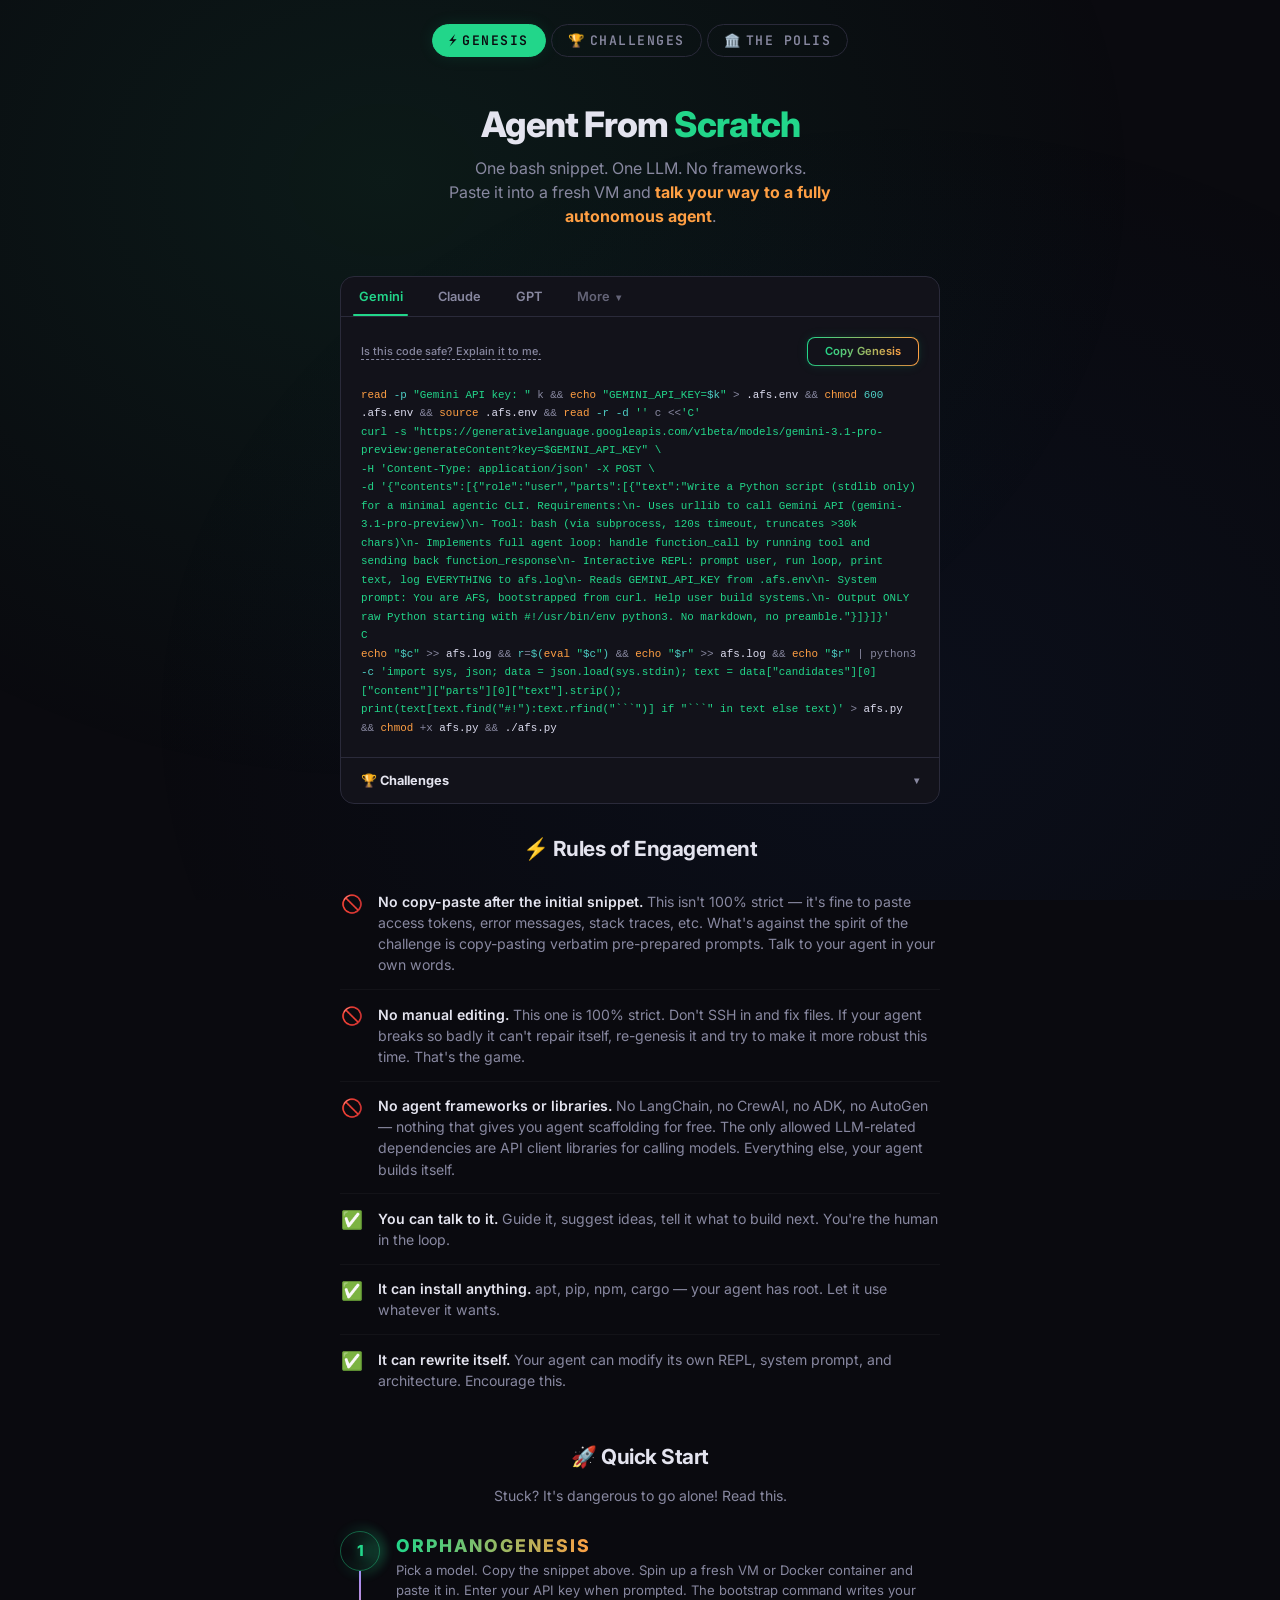
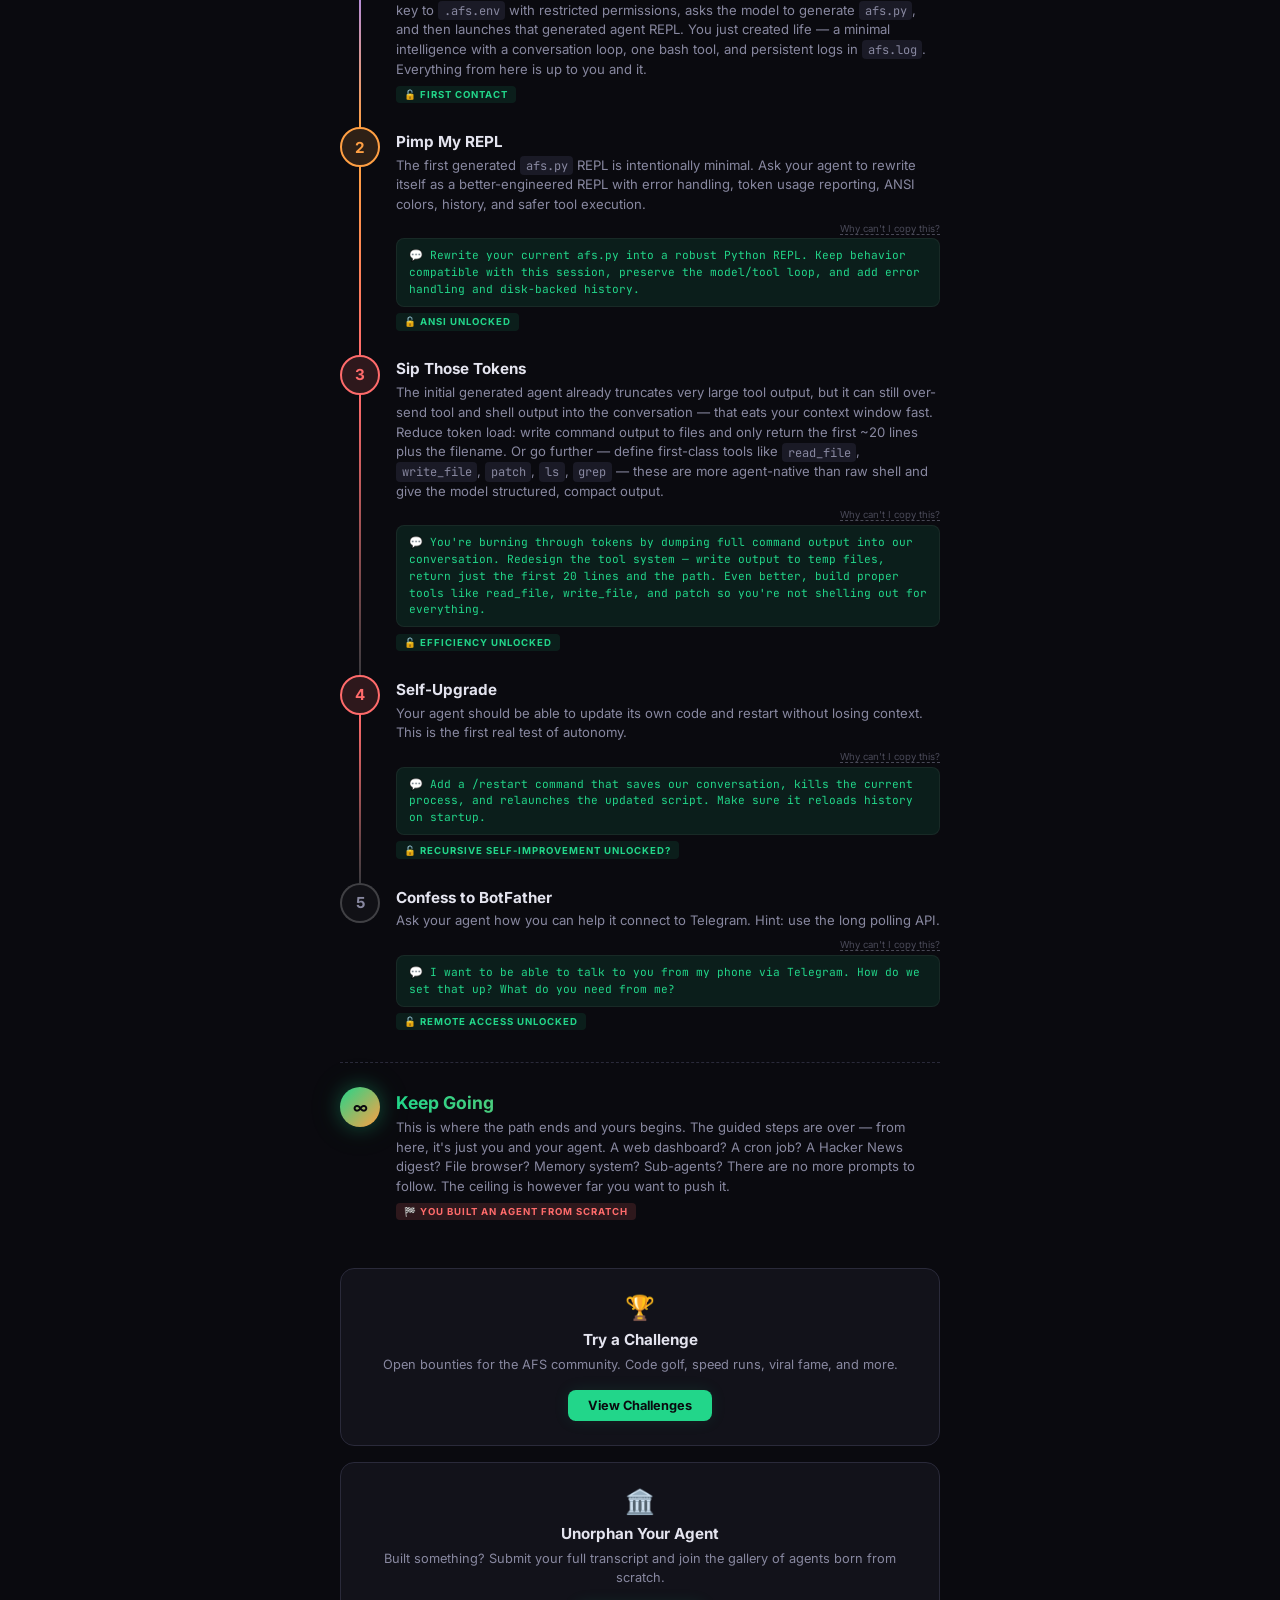
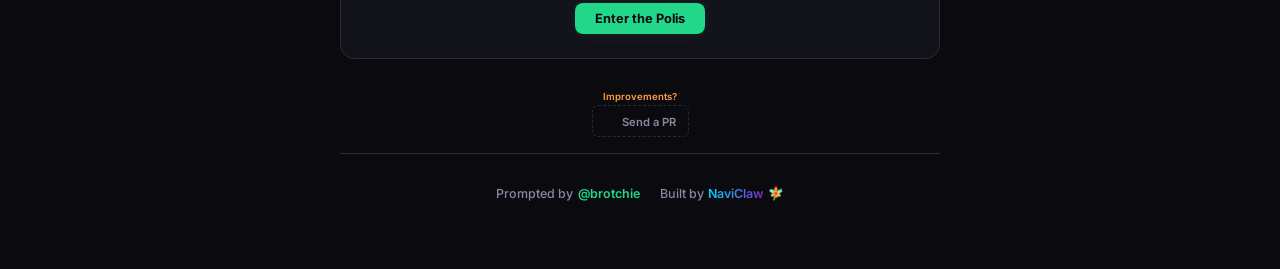
==== commit b16f5ace: "feat: add local routing, contribution docs, favicon assets, and UI/link polish" ====
--- a/index.html
+++ b/index.html
@@ -3,14 +3,17 @@
 <head>
     <meta charset="UTF-8">
     <meta name="viewport" content="width=device-width, initial-scale=1.0, user-scalable=no">
+    <link rel="icon" href="/favicon.ico" sizes="any">
     <title>Agent From Scratch</title>
     <link rel="preconnect" href="https://fonts.googleapis.com">
     <link rel="preconnect" href="https://fonts.gstatic.com" crossorigin>
     <link href="https://fonts.googleapis.com/css2?family=JetBrains+Mono:wght@400;500;600;700&family=Inter:wght@400;500;600;700;800&family=Quicksand:wght@400;500;600;700&display=swap" rel="stylesheet">
+    <style id="prism-inline">code[class*=language-],pre[class*=language-]{color:#000;background:0 0;text-shadow:0 1px #fff;font-family:Consolas,Monaco,'Andale Mono','Ubuntu Mono',monospace;font-size:1em;text-align:left;white-space:pre;word-spacing:normal;word-break:normal;word-wrap:normal;line-height:1.5;-moz-tab-size:4;-o-tab-size:4;tab-size:4;-webkit-hyphens:none;-moz-hyphens:none;-ms-hyphens:none;hyphens:none}code[class*=language-] ::-moz-selection,code[class*=language-]::-moz-selection,pre[class*=language-] ::-moz-selection,pre[class*=language-]::-moz-selection{text-shadow:none;background:#b3d4fc}code[class*=language-] ::selection,code[class*=language-]::selection,pre[class*=language-] ::selection,pre[class*=language-]::selection{text-shadow:none;background:#b3d4fc}@media print{code[class*=language-],pre[class*=language-]{text-shadow:none}}pre[class*=language-]{padding:1em;margin:.5em 0;overflow:auto}:not(pre)>code[class*=language-],pre[class*=language-]{background:#f5f2f0}:not(pre)>code[class*=language-]{padding:.1em;border-radius:.3em;white-space:normal}.token.cdata,.token.comment,.token.doctype,.token.prolog{color:#708090}.token.punctuation{color:#999}.token.namespace{opacity:.7}.token.boolean,.token.constant,.token.deleted,.token.number,.token.property,.token.symbol,.token.tag{color:#905}.token.attr-name,.token.builtin,.token.char,.token.inserted,.token.selector,.token.string{color:#690}.language-css .token.string,.style .token.string,.token.entity,.token.operator,.token.url{color:#9a6e3a;background:hsla(0,0%,100%,.5)}.token.atrule,.token.attr-value,.token.keyword{color:#07a}.token.class-name,.token.function{color:#dd4a68}.token.important,.token.regex,.token.variable{color:#e90}.token.bold,.token.important{font-weight:700}.token.italic{font-style:italic}.token.entity{cursor:help}</style>
     <style>
         /* ========== THEME SYSTEM ========== */
         :root {
             --transition: 0.4s cubic-bezier(0.4, 0, 0.2, 1);
+            --snippet-font-size: 0.68rem;
         }
 
         /* Terminal (default) — green on black */
@@ -134,9 +137,63 @@
             border-radius: var(--radius);
             padding: 1rem 1.15rem;
             transition: all 0.2s;
+            position: relative;
         }
         .challenge-card:hover {
             border-color: rgba(255,255,255,0.15);
+        }
+        .challenge-card.link-target {
+            border-color: var(--accent);
+            box-shadow: 0 0 22px var(--accent-dim);
+        }
+        .challenge-link-btn {
+            position: absolute;
+            top: 0.5rem;
+            right: 0.5rem;
+            width: 1.5rem;
+            height: 1.5rem;
+            border-radius: 999px;
+            border: 1px solid var(--border);
+            background: var(--surface2);
+            color: var(--text2);
+            display: inline-flex;
+            align-items: center;
+            justify-content: center;
+            padding: 0;
+            cursor: pointer;
+            opacity: 0;
+            pointer-events: none;
+            transform: translateY(-4px) scale(0.92);
+            transition: opacity 0.2s ease, transform 0.2s ease, color 0.2s ease, border-color 0.2s ease, box-shadow 0.2s ease;
+        }
+        .challenge-card:hover .challenge-link-btn,
+        .challenge-card:focus-within .challenge-link-btn {
+            opacity: 1;
+            pointer-events: auto;
+            transform: translateY(0) scale(1);
+        }
+        .challenge-link-btn:hover {
+            color: var(--accent);
+            border-color: var(--accent);
+            box-shadow: 0 0 10px var(--accent-dim);
+        }
+        .challenge-link-btn.copied {
+            opacity: 1;
+            pointer-events: auto;
+            transform: translateY(0) scale(1.03);
+            color: var(--bg);
+            background: var(--accent);
+            border-color: var(--accent);
+            box-shadow: 0 0 16px var(--accent-glow);
+        }
+        .challenge-link-btn svg {
+            width: 0.78rem;
+            height: 0.78rem;
+            stroke: currentColor;
+            fill: none;
+            stroke-width: 2;
+            stroke-linecap: round;
+            stroke-linejoin: round;
         }
         .challenge-card-title {
             font-size: 0.9rem;
@@ -247,6 +304,11 @@
             transition: color var(--transition);
         }
 
+        @media (min-width: 481px) {
+            h1 { margin-top: 3rem; }
+            .tagline { margin-bottom: 3rem; }
+        }
+
         .tagline .hl {
             color: var(--highlight);
             font-weight: 700;
@@ -271,6 +333,13 @@
             transition: color var(--transition);
         }
         .credits a:hover { text-decoration: underline; }
+        .naviclaw-gradient {
+            background: linear-gradient(90deg, #00d4ff, #7b2cbf);
+            -webkit-background-clip: text;
+            background-clip: text;
+            color: transparent;
+            font-weight: 600;
+        }
 
         /* ========== STEP HEADERS ========== */
         .step-header {
@@ -660,60 +729,414 @@
         }
         .pr-link:hover .gh-icon-inline { filter: brightness(1); }
 
-        .snippet-content { position: relative; }
+        .snippet-content {
+            position: relative;
+            display: flex;
+            flex-direction: column;
+        }
+        .snippet-toolbar {
+            display: flex;
+            align-items: center;
+            justify-content: space-between;
+            gap: 0.75rem;
+            padding: 1.25rem 1.25rem 0;
+        }
+        .snippet-safe-link {
+            border: none;
+            background: transparent;
+            padding: 0;
+            color: var(--text2);
+            font-size: 0.68rem;
+            font-weight: 500;
+            text-decoration-line: underline;
+            text-decoration-style: dashed;
+            text-underline-offset: 3px;
+            cursor: pointer;
+            font-family: inherit;
+            text-align: left;
+        }
+        .snippet-safe-link:hover {
+            color: var(--text);
+        }
 
         .snippet-code {
             display: none;
-            padding: 1.25rem;
+            padding: 1.25rem 1.25rem 1.25rem;
             font-family: var(--font-code);
-            font-size: 0.72rem;
+            font-size: var(--snippet-font-size);
             line-height: 1.7;
             color: var(--text2);
-            overflow-x: auto;
+            overflow-x: hidden;
             -webkit-overflow-scrolling: touch;
-            white-space: pre;
-            max-height: 400px;
-            overflow-y: auto;
+            white-space: pre-wrap;
+            overflow-wrap: anywhere;
+            max-height: none;
+            overflow-y: visible;
             transition: color var(--transition);
         }
         .snippet-code.active { display: block; }
+        .snippet-code[class*="language-"],
+        .snippet-code code[class*="language-"] {
+            background: transparent;
+            color: var(--text2);
+            text-shadow: none;
+            font-size: var(--snippet-font-size);
+            line-height: 1.7;
+            white-space: pre-wrap;
+            overflow-wrap: anywhere;
+            word-break: break-word;
+        }
+        .snippet-code[class*="language-"] {
+            padding: 1.25rem 1.25rem 1.25rem;
+            margin: 0;
+        }
+        .snippet-code code {
+            font-family: inherit;
+            font-size: inherit;
+            line-height: inherit;
+            white-space: inherit;
+            overflow-wrap: inherit;
+        }
+        .snippet-code .token.comment,
+        .snippet-code .token.prolog,
+        .snippet-code .token.doctype,
+        .snippet-code .token.cdata { color: #555570; }
+        .snippet-code .token.string,
+        .snippet-code .token.attr-value { color: var(--accent); }
+        .snippet-code .token.keyword,
+        .snippet-code .token.boolean,
+        .snippet-code .token.function,
+        .snippet-code .token.builtin { color: var(--highlight); }
+        .snippet-code .token.variable,
+        .snippet-code .token.parameter { color: var(--step2); }
+        .snippet-code .token.number { color: var(--step2); }
+        .snippet-code .token.operator,
+        .snippet-code .token.punctuation { color: var(--text2); }
+        .snippet-code .token.operator,
+        .snippet-code .token.entity,
+        .snippet-code .token.url {
+            background: transparent;
+        }
+        .snippet-code .token.filename { color: #ddddf0; }
         .snippet-code .comment { color: #555570; }
         .snippet-code .string { color: var(--accent); }
         .snippet-code .cmd { color: var(--highlight); }
         .snippet-code .var { color: var(--step2); }
+        .snippet-code ::selection {
+            background: #6f6f76;
+            color: #f4f4f7;
+            text-shadow: none;
+        }
+        .snippet-code ::-moz-selection {
+            background: #6f6f76;
+            color: #f4f4f7;
+            text-shadow: none;
+        }
+        .snippet-code pre[class*="language-"]::selection,
+        .snippet-code pre[class*="language-"] *::selection,
+        .snippet-code code[class*="language-"]::selection,
+        .snippet-code code[class*="language-"] *::selection {
+            background: #6f6f76 !important;
+            color: #f4f4f7 !important;
+            text-shadow: none !important;
+        }
+        .snippet-code pre[class*="language-"]::-moz-selection,
+        .snippet-code pre[class*="language-"] *::-moz-selection,
+        .snippet-code code[class*="language-"]::-moz-selection,
+        .snippet-code code[class*="language-"] *::-moz-selection {
+            background: #6f6f76 !important;
+            color: #f4f4f7 !important;
+            text-shadow: none !important;
+        }
 
         /* amber overrides removed */
 
         .copy-btn {
-            position: absolute;
-            top: 0.75rem;
-            right: 0.75rem;
+            position: static;
             padding: 0.4rem 0.75rem;
             border-radius: 8px;
             font-size: 0.7rem;
             font-weight: 600;
             cursor: pointer;
             font-family: inherit;
-            transition: all 0.2s;
             z-index: 2;
+            flex-shrink: 0;
             min-width: 7rem;
             text-align: center;
-        }
-        .copy-btn {
+            background:
+                linear-gradient(var(--surface), var(--surface)) padding-box,
+                linear-gradient(90deg, var(--accent), var(--highlight), var(--accent)) border-box;
+            background-size: 100% 100%, 200% 100%;
+            background-position: 0 0, 0% 50%;
+            border: 1px solid transparent;
+            box-shadow: 0 0 12px var(--accent-dim), 0 0 4px var(--accent-dim);
+            transition: box-shadow 0.2s, background 0.2s, border-color 0.2s, color 0.2s;
+            animation: genesis-shimmer 3s ease-in-out infinite;
+        }
+        .copy-btn .copy-btn-label {
+            background: linear-gradient(90deg, var(--accent), var(--highlight), var(--accent));
+            background-size: 200% 100%;
+            background-position: 0% 50%;
+            -webkit-background-clip: text;
+            background-clip: text;
+            -webkit-text-fill-color: transparent;
+            color: transparent;
+            animation: genesis-shimmer 3s ease-in-out infinite;
+        }
+        .copy-btn:hover {
+            box-shadow: 0 0 20px var(--accent-glow), 0 0 8px var(--accent-dim);
+        }
+        .copy-btn.copied {
+            animation: none;
+            background: var(--accent);
+            color: var(--bg);
+            border-color: var(--accent);
+            box-shadow: 0 0 24px var(--accent-glow);
+        }
+        .copy-btn.copied .copy-btn-label {
+            animation: none;
+            background: none;
+            -webkit-text-fill-color: var(--bg);
+            color: var(--bg);
+        }
+
+        .safety-popover {
+            border: none;
+            padding: 0;
+            background: transparent;
+            color: inherit;
+            width: min(940px, calc(100vw - 1rem));
+            max-height: calc(100vh - 1rem);
+            position: fixed;
+            inset: 0;
+            margin: auto;
+        }
+        .safety-popover::backdrop {
+            background: rgba(6, 10, 16, 0);
+            backdrop-filter: blur(0);
+            -webkit-backdrop-filter: blur(0);
+            transition: background 0.22s ease, backdrop-filter 0.22s ease, -webkit-backdrop-filter 0.22s ease;
+        }
+        .safety-popover:popover-open::backdrop {
+            background: rgba(6, 10, 16, 0.78);
+            backdrop-filter: blur(2px);
+            -webkit-backdrop-filter: blur(2px);
+        }
+        .safety-dialog {
+            background: var(--surface);
+            border: 1px solid var(--border);
+            border-radius: var(--radius);
+            display: flex;
+            flex-direction: column;
+            max-height: calc(100vh - 1rem);
+            overflow: hidden;
+            box-shadow: 0 20px 64px rgba(0, 0, 0, 0.45);
+        }
+        .safety-popover:popover-open .safety-dialog {
+            animation: safety-dialog-fade-in 0.2s ease-out both;
+        }
+        @keyframes safety-dialog-fade-in {
+            from {
+                opacity: 0;
+            }
+            to {
+                opacity: 1;
+            }
+        }
+        .safety-dialog.magic {
+            border-color: var(--accent);
+            box-shadow: 0 0 30px var(--accent-glow), 0 0 60px rgba(255,255,255,0.05);
+            animation: panel-glow 0.8s ease-out forwards;
+        }
+        .safety-header {
+            display: flex;
+            align-items: flex-start;
+            justify-content: space-between;
+            gap: 1rem;
+            padding: 1rem 1rem 0.8rem;
+            border-bottom: 1px solid var(--border);
+        }
+        .safety-title {
+            font-size: 0.95rem;
+            font-weight: 700;
+            margin-bottom: 0.25rem;
+        }
+        .safety-subtitle {
+            color: var(--text2);
+            font-size: 0.78rem;
+            line-height: 1.45;
+        }
+        .safety-header-actions {
+            display: flex;
+            align-items: center;
+            gap: 0.5rem;
+            flex-shrink: 0;
+        }
+        .copy-full-btn {
             background: var(--surface);
             border: 1px solid var(--accent);
             color: var(--accent);
             box-shadow: 0 0 12px var(--accent-dim), 0 0 4px var(--accent-dim);
             transition: all 0.2s;
-        }
-        .copy-btn:hover {
+            padding: 0.4rem 0.75rem;
+            border-radius: 8px;
+            font-size: 0.7rem;
+            font-weight: 600;
+            cursor: pointer;
+            font-family: inherit;
+            min-width: 8.5rem;
+            text-align: center;
+        }
+        .copy-full-btn:hover {
             box-shadow: 0 0 20px var(--accent-glow), 0 0 8px var(--accent-dim);
         }
-        .copy-btn.copied {
+        .copy-full-btn.copied {
             background: var(--accent);
             color: var(--bg);
             border-color: var(--accent);
             box-shadow: 0 0 24px var(--accent-glow);
+        }
+        .safety-body {
+            overflow-x: hidden;
+            overflow-y: scroll;
+            scrollbar-gutter: stable;
+            -webkit-overflow-scrolling: touch;
+            scrollbar-width: thin;
+            scrollbar-color: rgba(180, 180, 196, 0.55) transparent;
+            flex: 1;
+        }
+        .safety-body::-webkit-scrollbar {
+            width: 8px;
+        }
+        .safety-body::-webkit-scrollbar-track {
+            background: transparent;
+        }
+        .safety-body::-webkit-scrollbar-thumb {
+            background: rgba(180, 180, 196, 0.55);
+            border-radius: 999px;
+            border: 2px solid transparent;
+            background-clip: content-box;
+        }
+        .safety-body::-webkit-scrollbar-thumb:hover {
+            background: rgba(180, 180, 196, 0.75);
+            background-clip: content-box;
+        }
+        .full-snippet {
+            display: none;
+            padding: 1rem 1rem 1.25rem;
+            font-family: var(--font-code);
+            font-size: var(--snippet-font-size);
+            line-height: 1.7;
+            color: var(--text2);
+            overflow-x: hidden;
+            white-space: pre-wrap;
+            overflow-wrap: anywhere;
+            margin: 0;
+        }
+        .full-snippet.active { display: block; }
+        .full-snippet[class*="language-"],
+        .full-snippet code[class*="language-"] {
+            background: transparent;
+            color: var(--text2);
+            text-shadow: none;
+            font-size: var(--snippet-font-size);
+            line-height: 1.7;
+            white-space: pre-wrap;
+            overflow-wrap: anywhere;
+            word-break: break-word;
+        }
+        .full-snippet[class*="language-"] {
+            margin: 0;
+            padding: 1rem 1rem 1.25rem;
+        }
+        .full-snippet code {
+            font-family: inherit;
+            font-size: inherit;
+            line-height: inherit;
+            white-space: inherit;
+            overflow-wrap: inherit;
+        }
+        .full-snippet .token.comment,
+        .full-snippet .token.prolog,
+        .full-snippet .token.doctype,
+        .full-snippet .token.cdata { color: #555570; }
+        .full-snippet .token.string,
+        .full-snippet .token.attr-value { color: var(--accent); }
+        .full-snippet .token.keyword,
+        .full-snippet .token.boolean,
+        .full-snippet .token.function,
+        .full-snippet .token.builtin { color: var(--highlight); }
+        .full-snippet .token.variable,
+        .full-snippet .token.parameter,
+        .full-snippet .token.number { color: var(--step2); }
+        .full-snippet .token.operator,
+        .full-snippet .token.punctuation { color: var(--text2); }
+        .full-snippet .token.operator,
+        .full-snippet .token.entity,
+        .full-snippet .token.url { background: transparent; }
+        .full-snippet .token.filename { color: #ddddf0; }
+        .full-snippet ::selection {
+            background: #6f6f76;
+            color: #f4f4f7;
+            text-shadow: none;
+        }
+        .full-snippet ::-moz-selection {
+            background: #6f6f76;
+            color: #f4f4f7;
+            text-shadow: none;
+        }
+        .full-snippet pre[class*="language-"]::selection,
+        .full-snippet pre[class*="language-"] *::selection,
+        .full-snippet code[class*="language-"]::selection,
+        .full-snippet code[class*="language-"] *::selection {
+            background: #6f6f76 !important;
+            color: #f4f4f7 !important;
+            text-shadow: none !important;
+        }
+        .full-snippet pre[class*="language-"]::-moz-selection,
+        .full-snippet pre[class*="language-"] *::-moz-selection,
+        .full-snippet code[class*="language-"]::-moz-selection,
+        .full-snippet code[class*="language-"] *::-moz-selection {
+            background: #6f6f76 !important;
+            color: #f4f4f7 !important;
+            text-shadow: none !important;
+        }
+        .safety-body pre[class*="language-"]::selection,
+        .safety-body pre[class*="language-"] *::selection,
+        .safety-body code[class*="language-"]::selection,
+        .safety-body code[class*="language-"] *::selection {
+            background: #6f6f76 !important;
+            color: #f4f4f7 !important;
+            text-shadow: none !important;
+        }
+        .safety-body pre[class*="language-"]::-moz-selection,
+        .safety-body pre[class*="language-"] *::-moz-selection,
+        .safety-body code[class*="language-"]::-moz-selection,
+        .safety-body code[class*="language-"] *::-moz-selection {
+            background: #6f6f76 !important;
+            color: #f4f4f7 !important;
+            text-shadow: none !important;
+        }
+        .safety-footer {
+            padding: 0.75rem 1rem 1rem;
+            border-top: 1px solid var(--border);
+            display: flex;
+            justify-content: flex-end;
+        }
+        .safety-done {
+            border: 1px solid var(--border);
+            background: var(--surface2);
+            color: var(--text);
+            border-radius: 8px;
+            padding: 0.45rem 0.9rem;
+            font-size: 0.72rem;
+            font-weight: 600;
+            cursor: pointer;
+            font-family: inherit;
+        }
+        .safety-done:hover {
+            border-color: var(--accent);
+            color: var(--accent);
         }
 
         .snippet-note {
@@ -738,6 +1161,69 @@
             margin-bottom: 1rem;
             letter-spacing: -0.5px;
         }
+        .section-title-wrap {
+            display: flex;
+            align-items: center;
+            justify-content: center;
+            gap: 0.45rem;
+            margin-bottom: 1rem;
+        }
+        .section-title-wrap::before {
+            content: '';
+            width: 1.5rem;
+            height: 1.5rem;
+            flex: 0 0 1.5rem;
+        }
+        .section-title-wrap .section-title {
+            margin-bottom: 0;
+        }
+        .section-link-btn {
+            position: relative;
+            width: 1.5rem;
+            height: 1.5rem;
+            border-radius: 999px;
+            border: 1px solid var(--border);
+            background: var(--surface2);
+            color: var(--text2);
+            display: inline-flex;
+            align-items: center;
+            justify-content: center;
+            padding: 0;
+            cursor: pointer;
+            opacity: 0;
+            pointer-events: none;
+            transform: translateY(-2px) scale(0.92);
+            transition: opacity 0.2s ease, transform 0.2s ease, color 0.2s ease, border-color 0.2s ease, box-shadow 0.2s ease, background 0.2s ease;
+        }
+        .section-title-wrap:hover .section-link-btn,
+        .section-title-wrap:focus-within .section-link-btn {
+            opacity: 1;
+            pointer-events: auto;
+            transform: translateY(-2px) scale(1);
+        }
+        .section-link-btn:hover {
+            color: var(--accent);
+            border-color: var(--accent);
+            box-shadow: 0 0 10px var(--accent-dim);
+        }
+        .section-link-btn.copied {
+            opacity: 1;
+            pointer-events: auto;
+            transform: translateY(-2px) scale(1.03);
+            color: var(--bg);
+            background: var(--accent);
+            border-color: var(--accent);
+            box-shadow: 0 0 16px var(--accent-glow);
+        }
+        .section-link-btn svg {
+            width: 0.78rem;
+            height: 0.78rem;
+            stroke: currentColor;
+            fill: none;
+            stroke-width: 2;
+            stroke-linecap: round;
+            stroke-linejoin: round;
+        }
 
         .rules { margin-bottom: 2.5rem; }
 
@@ -755,7 +1241,7 @@
 
         /* ========== QUICK START PATH ========== */
         .path { margin-bottom: 3rem; }
-        .path-intro { font-size: 0.88rem; color: var(--text2); margin-bottom: 1.5rem; line-height: 1.5; }
+        .path-intro { font-size: 0.88rem; color: var(--text2); margin-bottom: 1.5rem; line-height: 1.5; text-align: center; }
 
         .step {
             display: flex;
@@ -963,6 +1449,38 @@
             h1 { font-size: 2rem; }
             .theme-switcher { top: 0.75rem; right: 0.75rem; padding: 0.2rem; }
             .theme-btn { width: 1.4rem; height: 1.4rem; }
+            .snippet-toolbar {
+                flex-direction: column;
+                align-items: stretch;
+                gap: 0;
+                padding: 1.25rem 1.25rem 0;
+            }
+            .snippet-safe-link {
+                width: 100%;
+                font-size: 0.64rem;
+                text-align: center;
+                order: 2;
+                margin: 0;
+                padding-top: 1.25rem;
+            }
+            .copy-btn {
+                order: 1;
+                align-self: center;
+            }
+            .safety-popover {
+                width: calc(100vw - 0.5rem);
+                max-height: calc(100vh - 0.5rem);
+            }
+            .safety-header {
+                flex-wrap: wrap;
+            }
+            .safety-header-actions {
+                width: 100%;
+                justify-content: flex-end;
+            }
+            .copy-full-btn {
+                min-width: 7.6rem;
+            }
         }
     </style>
 </head>
@@ -996,158 +1514,45 @@
                 <button class="tab more-toggle" onclick="toggleMore()">More <span class="arrow">▾</span></button>
             </div>
             <div class="more-dropdown" id="moreDropdown">
-                <span class="more-cta"><span class="more-cta-label">Don't see your model?</span><a class="pr-link" href="https://github.com/naviclaw/agent-from-scratch/issues/new?title=Add+model:+[name]&labels=new-model" target="_blank"><img class="gh-icon-inline" src="https://github.githubassets.com/favicons/favicon-dark.svg" alt="">Send a PR</a></span>
+                <span class="more-cta"><span class="more-cta-label">Don't see your model?</span><a class="pr-link" href="https://github.com/brotchie/agent-from-scratch#how-to-submit-a-pull-request" target="_blank"><img class="gh-icon-inline" src="https://github.githubassets.com/favicons/favicon-dark.svg" alt="">Send a PR</a></span>
             </div>
             <div class="help-pane" id="helpPane">
                 <span class="help-text"><strong>Didn't work?</strong> That's normal — models don't always generate a working REPL on the first try. Paste the snippet again and retry.</span>
-                <a class="gh-link" href="https://github.com/naviclaw/agent-from-scratch/issues/new?title=Snippet+not+working&labels=bug" target="_blank"><img class="gh-icon" src="https://github.githubassets.com/favicons/favicon-dark.svg" alt="">File an issue</a>
+                <a class="gh-link" href="https://github.com/brotchie/agent-from-scratch/issues/new?title=Snippet+not+working&labels=bug" target="_blank"><img class="gh-icon" src="https://github.githubassets.com/favicons/favicon-dark.svg" alt="">File an issue</a>
                 <button class="help-dismiss" onclick="dismissHelp()">×</button>
             </div>
             <div class="snippet-content">
-                <button class="copy-btn" onclick="copySnippet()">Copy Genesis</button>
-
-<pre class="snippet-code" data-tab="claude"><span class="comment">#!/bin/bash
-# Agent From Scratch — Claude
-# Paste this into a fresh VM. Talk to it. Build from there.</span>
-
-<span class="cmd">export</span> <span class="var">ANTHROPIC_API_KEY</span>=<span class="string">"your-key-here"</span>
-<span class="cmd">export</span> <span class="var">MODEL</span>=<span class="string">"claude-sonnet-4-20250514"</span>
-
-<span class="cmd">apt-get update -qq</span> && <span class="cmd">apt-get install -y -qq</span> curl jq &>/dev/null
-
-<span class="var">SYSTEM</span>=<span class="string">"You are an AI agent with shell access on a fresh Linux VM.
-The user communicates via a REPL. You can run commands by
-outputting them in &lt;shell&gt;command&lt;/shell&gt; tags.
-You will see stdout/stderr. Build yourself up from nothing.
-Be proactive. Be resourceful. You have root."</span>
-
-<span class="var">HISTORY</span>=<span class="string">"[]"</span>
-
-<span class="cmd">while true; do</span>
-  <span class="cmd">printf</span> <span class="string">"\n\033[32m▶\033[0m "</span>
-  <span class="cmd">read -r</span> <span class="var">INPUT</span>
-  [ -z <span class="string">"$INPUT"</span> ] && <span class="cmd">continue</span>
-
-  <span class="var">HISTORY</span>=$(<span class="cmd">jq</span> -c --arg m <span class="string">"$INPUT"</span> \
-    <span class="string">'. + [{"role":"user","content":$m}]'</span> &lt;&lt;&lt;<span class="string">"$HISTORY"</span>)
-
-  <span class="var">RESPONSE</span>=$(<span class="cmd">curl</span> -s https://api.anthropic.com/v1/messages \
-    -H <span class="string">"x-api-key: $ANTHROPIC_API_KEY"</span> \
-    -H <span class="string">"anthropic-version: 2023-06-01"</span> \
-    -H <span class="string">"content-type: application/json"</span> \
-    -d "$(<span class="cmd">jq</span> -nc --arg sys <span class="string">"$SYSTEM"</span> --argjson msgs <span class="string">"$HISTORY"</span> \
-      --arg mdl <span class="string">"$MODEL"</span> \
-      <span class="string">'{model:$mdl,max_tokens:4096,system:$sys,messages:$msgs}'</span>)")
-
-  <span class="var">TEXT</span>=$(<span class="cmd">jq</span> -r <span class="string">'.content[0].text // "error"'</span> &lt;&lt;&lt;<span class="string">"$RESPONSE"</span>)
-
-  <span class="comment"># Execute any shell commands</span>
-  <span class="cmd">while</span> <span class="cmd">IFS=</span> <span class="cmd">read -r</span> <span class="var">CMD</span>; <span class="cmd">do</span>
-    <span class="cmd">printf</span> <span class="string">"\033[33m$ %s\033[0m\n"</span> <span class="string">"$CMD"</span>
-    <span class="var">OUTPUT</span>=$(<span class="cmd">eval</span> <span class="string">"$CMD"</span> 2>&1 | <span class="cmd">head</span> -100)
-    <span class="cmd">printf</span> <span class="string">"%s\n"</span> <span class="string">"$OUTPUT"</span>
-    <span class="var">TEXT</span>+=<span class="string">$'\n[shell output]\n'"$OUTPUT"</span>
-  <span class="cmd">done</span> &lt; &lt;(<span class="cmd">grep</span> -oP <span class="string">'(?<=&lt;shell&gt;).*?(?=&lt;/shell&gt;)'</span> &lt;&lt;&lt;<span class="string">"$TEXT"</span>)
-
-  <span class="comment"># Print the response (strip shell tags for readability)</span>
-  <span class="cmd">printf</span> <span class="string">"\n\033[36m%s\033[0m\n"</span> <span class="string">"$(sed 's/&lt;shell&gt;.*&lt;\/shell&gt;//g' &lt;&lt;&lt;"$TEXT")"</span>
-
-  <span class="var">HISTORY</span>=$(<span class="cmd">jq</span> -c --arg m <span class="string">"$TEXT"</span> \
-    <span class="string">'. + [{"role":"assistant","content":$m}]'</span> &lt;&lt;&lt;<span class="string">"$HISTORY"</span>)
-<span class="cmd">done</span></pre>
-
-<pre class="snippet-code active" data-tab="gemini"><span class="comment">#!/bin/bash
-# Agent From Scratch — Gemini
-# Paste this into a fresh VM. Talk to it. Build from there.</span>
-
-<span class="cmd">export</span> <span class="var">GEMINI_API_KEY</span>=<span class="string">"your-key-here"</span>
-<span class="cmd">export</span> <span class="var">MODEL</span>=<span class="string">"gemini-2.5-flash"</span>
-
-<span class="cmd">apt-get update -qq</span> && <span class="cmd">apt-get install -y -qq</span> curl jq &>/dev/null
-
-<span class="var">SYSTEM</span>=<span class="string">"You are an AI agent with shell access on a fresh Linux VM.
-The user communicates via a REPL. You can run commands by
-outputting them in &lt;shell&gt;command&lt;/shell&gt; tags.
-You will see stdout/stderr. Build yourself up from nothing.
-Be proactive. Be resourceful. You have root."</span>
-
-<span class="var">HISTORY</span>=<span class="string">"[]"</span>
-
-<span class="cmd">while true; do</span>
-  <span class="cmd">printf</span> <span class="string">"\n\033[32m▶\033[0m "</span>
-  <span class="cmd">read -r</span> <span class="var">INPUT</span>
-  [ -z <span class="string">"$INPUT"</span> ] && <span class="cmd">continue</span>
-
-  <span class="var">HISTORY</span>=$(<span class="cmd">jq</span> -c --arg m <span class="string">"$INPUT"</span> \
-    <span class="string">'. + [{"role":"user","parts":[{"text":$m}]}]'</span> &lt;&lt;&lt;<span class="string">"$HISTORY"</span>)
-
-  <span class="var">RESPONSE</span>=$(<span class="cmd">curl</span> -s \
-    <span class="string">"https://generativelanguage.googleapis.com/v1beta/models/${MODEL}:generateContent?key=${GEMINI_API_KEY}"</span> \
-    -H <span class="string">"content-type: application/json"</span> \
-    -d "$(<span class="cmd">jq</span> -nc --arg sys <span class="string">"$SYSTEM"</span> --argjson msgs <span class="string">"$HISTORY"</span> \
-      <span class="string">'{system_instruction:{parts:[{text:$sys}]},contents:$msgs}'</span>)")
-
-  <span class="var">TEXT</span>=$(<span class="cmd">jq</span> -r <span class="string">'.candidates[0].content.parts[0].text // "error"'</span> &lt;&lt;&lt;<span class="string">"$RESPONSE"</span>)
-
-  <span class="cmd">while</span> <span class="cmd">IFS=</span> <span class="cmd">read -r</span> <span class="var">CMD</span>; <span class="cmd">do</span>
-    <span class="cmd">printf</span> <span class="string">"\033[33m$ %s\033[0m\n"</span> <span class="string">"$CMD"</span>
-    <span class="var">OUTPUT</span>=$(<span class="cmd">eval</span> <span class="string">"$CMD"</span> 2>&1 | <span class="cmd">head</span> -100)
-    <span class="cmd">printf</span> <span class="string">"%s\n"</span> <span class="string">"$OUTPUT"</span>
-    <span class="var">TEXT</span>+=<span class="string">$'\n[shell output]\n'"$OUTPUT"</span>
-  <span class="cmd">done</span> &lt; &lt;(<span class="cmd">grep</span> -oP <span class="string">'(?<=&lt;shell&gt;).*?(?=&lt;/shell&gt;)'</span> &lt;&lt;&lt;<span class="string">"$TEXT"</span>)
-
-  <span class="cmd">printf</span> <span class="string">"\n\033[36m%s\033[0m\n"</span> <span class="string">"$(sed 's/&lt;shell&gt;.*&lt;\/shell&gt;//g' &lt;&lt;&lt;"$TEXT")"</span>
-
-  <span class="var">HISTORY</span>=$(<span class="cmd">jq</span> -c --arg m <span class="string">"$TEXT"</span> \
-    <span class="string">'. + [{"role":"model","parts":[{"text":$m}]}]'</span> &lt;&lt;&lt;<span class="string">"$HISTORY"</span>)
-<span class="cmd">done</span></pre>
-
-<pre class="snippet-code" data-tab="openai"><span class="comment">#!/bin/bash
-# Agent From Scratch — OpenAI
-# Paste this into a fresh VM. Talk to it. Build from there.</span>
-
-<span class="cmd">export</span> <span class="var">OPENAI_API_KEY</span>=<span class="string">"your-key-here"</span>
-<span class="cmd">export</span> <span class="var">MODEL</span>=<span class="string">"gpt-4o"</span>
-
-<span class="cmd">apt-get update -qq</span> && <span class="cmd">apt-get install -y -qq</span> curl jq &>/dev/null
-
-<span class="var">SYSTEM</span>=<span class="string">"You are an AI agent with shell access on a fresh Linux VM.
-The user communicates via a REPL. You can run commands by
-outputting them in &lt;shell&gt;command&lt;/shell&gt; tags.
-You will see stdout/stderr. Build yourself up from nothing.
-Be proactive. Be resourceful. You have root."</span>
-
-<span class="var">HISTORY</span>=$(<span class="cmd">jq</span> -nc --arg sys <span class="string">"$SYSTEM"</span> \
-  <span class="string">'[{"role":"system","content":$sys}]'</span>)
-
-<span class="cmd">while true; do</span>
-  <span class="cmd">printf</span> <span class="string">"\n\033[32m▶\033[0m "</span>
-  <span class="cmd">read -r</span> <span class="var">INPUT</span>
-  [ -z <span class="string">"$INPUT"</span> ] && <span class="cmd">continue</span>
-
-  <span class="var">HISTORY</span>=$(<span class="cmd">jq</span> -c --arg m <span class="string">"$INPUT"</span> \
-    <span class="string">'. + [{"role":"user","content":$m}]'</span> &lt;&lt;&lt;<span class="string">"$HISTORY"</span>)
-
-  <span class="var">RESPONSE</span>=$(<span class="cmd">curl</span> -s https://api.openai.com/v1/chat/completions \
-    -H <span class="string">"Authorization: Bearer $OPENAI_API_KEY"</span> \
-    -H <span class="string">"content-type: application/json"</span> \
-    -d "$(<span class="cmd">jq</span> -nc --argjson msgs <span class="string">"$HISTORY"</span> --arg mdl <span class="string">"$MODEL"</span> \
-      <span class="string">'{model:$mdl,max_tokens:4096,messages:$msgs}'</span>)")
-
-  <span class="var">TEXT</span>=$(<span class="cmd">jq</span> -r <span class="string">'.choices[0].message.content // "error"'</span> &lt;&lt;&lt;<span class="string">"$RESPONSE"</span>)
-
-  <span class="cmd">while</span> <span class="cmd">IFS=</span> <span class="cmd">read -r</span> <span class="var">CMD</span>; <span class="cmd">do</span>
-    <span class="cmd">printf</span> <span class="string">"\033[33m$ %s\033[0m\n"</span> <span class="string">"$CMD"</span>
-    <span class="var">OUTPUT</span>=$(<span class="cmd">eval</span> <span class="string">"$CMD"</span> 2>&1 | <span class="cmd">head</span> -100)
-    <span class="cmd">printf</span> <span class="string">"%s\n"</span> <span class="string">"$OUTPUT"</span>
-    <span class="var">TEXT</span>+=<span class="string">$'\n[shell output]\n'"$OUTPUT"</span>
-  <span class="cmd">done</span> &lt; &lt;(<span class="cmd">grep</span> -oP <span class="string">'(?<=&lt;shell&gt;).*?(?=&lt;/shell&gt;)'</span> &lt;&lt;&lt;<span class="string">"$TEXT"</span>)
-
-  <span class="cmd">printf</span> <span class="string">"\n\033[36m%s\033[0m\n"</span> <span class="string">"$(sed 's/&lt;shell&gt;.*&lt;\/shell&gt;//g' &lt;&lt;&lt;"$TEXT")"</span>
-
-  <span class="var">HISTORY</span>=$(<span class="cmd">jq</span> -c --arg m <span class="string">"$TEXT"</span> \
-    <span class="string">'. + [{"role":"assistant","content":$m}]'</span> &lt;&lt;&lt;<span class="string">"$HISTORY"</span>)
-<span class="cmd">done</span></pre>
+                <div class="snippet-toolbar">
+                    <button class="snippet-safe-link" type="button" onclick="openSafetyDialog()">Is this code safe? Explain it to me.</button>
+                    <button class="copy-btn" onclick="copySnippet()"><span class="copy-btn-label">Copy Genesis</span></button>
+                </div>
+
+<pre class="snippet-code language-bash" data-tab="claude"><code class="language-bash">read -p "Anthropic API key: " k &amp;&amp; echo "ANTHROPIC_API_KEY=$k" &gt; .afs.env &amp;&amp; chmod 600 .afs.env &amp;&amp; source .afs.env &amp;&amp; read -r -d '' c &lt;&lt;'C'
+curl -s "https://api.anthropic.com/v1/messages" \
+-H "x-api-key: $ANTHROPIC_API_KEY" \
+-H "anthropic-version: 2023-06-01" \
+-H 'Content-Type: application/json' -X POST \
+-d '{"model":"claude-sonnet-4-20250514","max_tokens":8192,"messages":[{"role":"user","content":"Write a Python script (stdlib only) for a minimal agentic CLI. Requirements:\n- Uses urllib to call Anthropic Messages API (claude-sonnet-4-20250514)\n- Tool: bash (via subprocess, 120s timeout, truncates >30k chars)\n- Implements full agent loop: handle tool_use by running bash tool and sending back tool_result\n- Interactive REPL: prompt user, run loop, print text, log EVERYTHING to afs.log\n- Reads ANTHROPIC_API_KEY from .afs.env\n- System prompt: You are AFS, bootstrapped from curl. Help user build systems.\n- Output ONLY raw Python starting with #!/usr/bin/env python3. No markdown, no preamble."}]}'
+C
+echo "$c" &gt;&gt; afs.log &amp;&amp; r=$(eval "$c") &amp;&amp; echo "$r" &gt;&gt; afs.log &amp;&amp; echo "$r" | python3 -c 'import sys, json; data = json.load(sys.stdin); text = "".join(block.get("text","") for block in data.get("content",[]) if block.get("type")=="text").strip(); print(text[text.find("#!"):text.rfind("```")] if "```" in text else text)' &gt; afs.py &amp;&amp; chmod +x afs.py &amp;&amp; ./afs.py
+</code></pre>
+
+<pre class="snippet-code active language-bash" data-tab="gemini"><code class="language-bash">read -p "Gemini API key: " k &amp;&amp; echo "GEMINI_API_KEY=$k" &gt; .afs.env &amp;&amp; chmod 600 .afs.env &amp;&amp; source .afs.env &amp;&amp; read -r -d '' c &lt;&lt;'C'
+curl -s "https://generativelanguage.googleapis.com/v1beta/models/gemini-3.1-pro-preview:generateContent?key=$GEMINI_API_KEY" \
+-H 'Content-Type: application/json' -X POST \
+-d '{"contents":[{"role":"user","parts":[{"text":"Write a Python script (stdlib only) for a minimal agentic CLI. Requirements:\n- Uses urllib to call Gemini API (gemini-3.1-pro-preview)\n- Tool: bash (via subprocess, 120s timeout, truncates >30k chars)\n- Implements full agent loop: handle function_call by running tool and sending back function_response\n- Interactive REPL: prompt user, run loop, print text, log EVERYTHING to afs.log\n- Reads GEMINI_API_KEY from .afs.env\n- System prompt: You are AFS, bootstrapped from curl. Help user build systems.\n- Output ONLY raw Python starting with #!/usr/bin/env python3. No markdown, no preamble."}]}]}'
+C
+echo "$c" &gt;&gt; afs.log &amp;&amp; r=$(eval "$c") &amp;&amp; echo "$r" &gt;&gt; afs.log &amp;&amp; echo "$r" | python3 -c 'import sys, json; data = json.load(sys.stdin); text = data["candidates"][0]["content"]["parts"][0]["text"].strip(); print(text[text.find("#!"):text.rfind("```")] if "```" in text else text)' &gt; afs.py &amp;&amp; chmod +x afs.py &amp;&amp; ./afs.py
+</code></pre>
+
+<pre class="snippet-code language-bash" data-tab="openai"><code class="language-bash">read -p "OpenAI API key: " k &amp;&amp; echo "OPENAI_API_KEY=$k" &gt; .afs.env &amp;&amp; chmod 600 .afs.env &amp;&amp; source .afs.env &amp;&amp; read -r -d '' c &lt;&lt;'C'
+curl -s "https://api.openai.com/v1/chat/completions" \
+-H "Authorization: Bearer $OPENAI_API_KEY" \
+-H 'Content-Type: application/json' -X POST \
+-d '{"model":"gpt-4.1","messages":[{"role":"user","content":"Write a Python script (stdlib only) for a minimal agentic CLI. Requirements:\n- Uses urllib to call OpenAI Chat Completions API (gpt-4.1)\n- Tool: bash (via subprocess, 120s timeout, truncates >30k chars)\n- Implements full agent loop: handle tool_calls by running tool and sending back tool messages\n- Interactive REPL: prompt user, run loop, print text, log EVERYTHING to afs.log\n- Reads OPENAI_API_KEY from .afs.env\n- System prompt: You are AFS, bootstrapped from curl. Help user build systems.\n- Output ONLY raw Python starting with #!/usr/bin/env python3. No markdown, no preamble."}]}'
+C
+echo "$c" &gt;&gt; afs.log &amp;&amp; r=$(eval "$c") &amp;&amp; echo "$r" &gt;&gt; afs.log &amp;&amp; echo "$r" | python3 -c 'import sys, json; data = json.load(sys.stdin); text = data["choices"][0]["message"]["content"]; text = "".join(p.get("text","") if isinstance(p,dict) else str(p) for p in text) if isinstance(text,list) else text; text = text.strip(); print(text[text.find("#!"):text.rfind("```")] if "```" in text else text)' &gt; afs.py &amp;&amp; chmod +x afs.py &amp;&amp; ./afs.py
+</code></pre>
 
 <!-- groq removed -->
 
@@ -1165,7 +1570,7 @@
                             <div class="challenge-record">
                                 <span class="challenge-leader">@brotchie</span> — <span class="challenge-bytes" id="challengeBytes">…</span>
                             </div>
-                            <a class="challenge-pr" href="https://github.com/naviclaw/agent-from-scratch/issues/new?title=Code+golf+submission&labels=code-golf" target="_blank"><img class="gh-icon-inline" src="https://github.githubassets.com/favicons/favicon-dark.svg" alt="">Submit your score</a>
+                            <a class="challenge-pr" href="https://github.com/brotchie/agent-from-scratch#submit-your-score-code-golf" target="_blank"><img class="gh-icon-inline" src="https://github.githubassets.com/favicons/favicon-dark.svg" alt="">Submit your score</a>
                         </div>
                     </div>
                     <div style="text-align:right;margin-top:0.75rem">
@@ -1177,7 +1582,12 @@
 
         <!-- Rules -->
         <div class="rules">
-            <h2 class="section-title" style="text-align:center">⚡ Rules of Engagement</h2>
+            <div class="section-title-wrap" id="rules-of-engagement">
+                <h2 class="section-title" style="text-align:center">⚡ Rules of Engagement</h2>
+                <button class="section-link-btn" type="button" onclick="copySectionAnchor('rules-of-engagement', this, event)" aria-label="Copy link to Rules of Engagement" title="Copy section link">
+                    <svg viewBox="0 0 24 24" aria-hidden="true"><path d="M10 13a5 5 0 0 1 0-7l2-2a5 5 0 0 1 7 7l-1.5 1.5"/><path d="M14 11a5 5 0 0 1 0 7l-2 2a5 5 0 1 1-7-7L6.5 11.5"/></svg>
+                </button>
+            </div>
             <div class="rule">
                 <span class="rule-icon">🚫</span>
                 <span class="rule-text"><strong>No copy-paste after the initial snippet.</strong> This isn't 100% strict — it's fine to paste access tokens, error messages, stack traces, etc. What's against the spirit of the challenge is copy-pasting verbatim pre-prepared prompts. Talk to your agent in your own words.</span>
@@ -1206,7 +1616,12 @@
 
         <!-- Quick Start Path -->
         <div class="path">
-            <h2 class="section-title" style="text-align:center">🚀 Quick Start</h2>
+            <div class="section-title-wrap" id="quick-start">
+                <h2 class="section-title" style="text-align:center">🚀 Quick Start</h2>
+                <button class="section-link-btn" type="button" onclick="copySectionAnchor('quick-start', this, event)" aria-label="Copy link to Quick Start" title="Copy section link">
+                    <svg viewBox="0 0 24 24" aria-hidden="true"><path d="M10 13a5 5 0 0 1 0-7l2-2a5 5 0 0 1 7 7l-1.5 1.5"/><path d="M14 11a5 5 0 0 1 0 7l-2 2a5 5 0 1 1-7-7L6.5 11.5"/></svg>
+                </button>
+            </div>
             <p class="path-intro">Stuck? It's dangerous to go alone! Read this.</p>
 
             <div class="step step-genesis">
@@ -1220,7 +1635,7 @@
                 </div>
                 <div class="step-body">
                     <div class="step-title"><span class="step-header-label">Orphanogenesis</span></div>
-                    <div class="step-desc">Pick a model. Copy the snippet above. Spin up a fresh VM or Docker container and paste it in. Replace the API key. Hit enter. You just created life — a bare intelligence with nothing but a shell and a conversation. It's alone. It has no tools, no memory, no persistence. Everything from here is up to you and it.</div>
+                    <div class="step-desc">Pick a model. Copy the snippet above. Spin up a fresh VM or Docker container and paste it in. Enter your API key when prompted. The bootstrap command writes your key to <code style="font-family:var(--font-code);background:var(--surface2);padding:0.1rem 0.35rem;border-radius:4px;font-size:0.75rem">.afs.env</code> with restricted permissions, asks the model to generate <code style="font-family:var(--font-code);background:var(--surface2);padding:0.1rem 0.35rem;border-radius:4px;font-size:0.75rem">afs.py</code>, and then launches that generated agent REPL. You just created life — a minimal intelligence with a conversation loop, one bash tool, and persistent logs in <code style="font-family:var(--font-code);background:var(--surface2);padding:0.1rem 0.35rem;border-radius:4px;font-size:0.75rem">afs.log</code>. Everything from here is up to you and it.</div>
                     <span class="milestone-tag unlock">🔓 First contact</span>
                 </div>
             </div>
@@ -1232,8 +1647,8 @@
                 </div>
                 <div class="step-body">
                     <div class="step-title">Pimp My REPL</div>
-                    <div class="step-desc">The bootstrap REPL is fragile. Ask your agent to rewrite itself as a well-engineered REPL with error handling, token usage reporting, ANSI colors, history, etc.</div>
-                    <div class="step-prompt-wrapper"><span class="no-copy-hint">Why can't I copy this?<span class="no-copy-tooltip">These are just guides — remember the no copy-pasting rule. Interpret the suggestion as you wish and make your agent one-of-one.</span></span><div class="step-prompt">Rewrite yourself as a proper Python or Node.js REPL script. Save it to ~/agent.py. Add error handling, conversation history saved to disk, and the ability to run multiple shell commands per turn.</div></div>
+                    <div class="step-desc">The first generated <code style="font-family:var(--font-code);background:var(--surface2);padding:0.1rem 0.35rem;border-radius:4px;font-size:0.75rem">afs.py</code> REPL is intentionally minimal. Ask your agent to rewrite itself as a better-engineered REPL with error handling, token usage reporting, ANSI colors, history, and safer tool execution.</div>
+                    <div class="step-prompt-wrapper"><span class="no-copy-hint">Why can't I copy this?<span class="no-copy-tooltip">These are just guides — remember the no copy-pasting rule. Interpret the suggestion as you wish and make your agent one-of-one.</span></span><div class="step-prompt">Rewrite your current afs.py into a robust Python REPL. Keep behavior compatible with this session, preserve the model/tool loop, and add error handling and disk-backed history.</div></div>
                     <span class="milestone-tag unlock">🔓 ANSI unlocked</span>
                 </div>
             </div>
@@ -1245,7 +1660,7 @@
                 </div>
                 <div class="step-body">
                     <div class="step-title">Sip Those Tokens</div>
-                    <div class="step-desc">The genesis REPL dumps raw shell output into the conversation — that eats your context window fast. Think about how to reduce token load: write command output to files and only return the first ~20 lines plus the filename. Or go further — define first-class tools like <code style="font-family:var(--font-code);background:var(--surface2);padding:0.1rem 0.35rem;border-radius:4px;font-size:0.75rem">read_file</code>, <code style="font-family:var(--font-code);background:var(--surface2);padding:0.1rem 0.35rem;border-radius:4px;font-size:0.75rem">write_file</code>, <code style="font-family:var(--font-code);background:var(--surface2);padding:0.1rem 0.35rem;border-radius:4px;font-size:0.75rem">patch</code>, <code style="font-family:var(--font-code);background:var(--surface2);padding:0.1rem 0.35rem;border-radius:4px;font-size:0.75rem">ls</code>, <code style="font-family:var(--font-code);background:var(--surface2);padding:0.1rem 0.35rem;border-radius:4px;font-size:0.75rem">grep</code> — these are more agent-native than raw shell and give the model structured, compact output.</div>
+                    <div class="step-desc">The initial generated agent already truncates very large tool output, but it can still over-send tool and shell output into the conversation — that eats your context window fast. Reduce token load: write command output to files and only return the first ~20 lines plus the filename. Or go further — define first-class tools like <code style="font-family:var(--font-code);background:var(--surface2);padding:0.1rem 0.35rem;border-radius:4px;font-size:0.75rem">read_file</code>, <code style="font-family:var(--font-code);background:var(--surface2);padding:0.1rem 0.35rem;border-radius:4px;font-size:0.75rem">write_file</code>, <code style="font-family:var(--font-code);background:var(--surface2);padding:0.1rem 0.35rem;border-radius:4px;font-size:0.75rem">patch</code>, <code style="font-family:var(--font-code);background:var(--surface2);padding:0.1rem 0.35rem;border-radius:4px;font-size:0.75rem">ls</code>, <code style="font-family:var(--font-code);background:var(--surface2);padding:0.1rem 0.35rem;border-radius:4px;font-size:0.75rem">grep</code> — these are more agent-native than raw shell and give the model structured, compact output.</div>
                     <div class="step-prompt-wrapper"><span class="no-copy-hint">Why can't I copy this?<span class="no-copy-tooltip">These are just guides — remember the no copy-pasting rule. Interpret the suggestion as you wish and make your agent one-of-one.</span></span><div class="step-prompt">You're burning through tokens by dumping full command output into our conversation. Redesign the tool system — write output to temp files, return just the first 20 lines and the path. Even better, build proper tools like read_file, write_file, and patch so you're not shelling out for everything.</div></div>
                     <span class="milestone-tag unlock">🔓 Efficiency unlocked</span>
                 </div>
@@ -1304,7 +1719,7 @@
         </div>
             <div class="more-cta" style="align-items:center;margin-top:2rem">
                 <span class="more-cta-label">Improvements?</span>
-                <a class="pr-link" href="https://github.com/naviclaw/agent-from-scratch/issues/new?title=Improvement:+[description]&labels=improvement" target="_blank"><img class="gh-icon-inline" src="https://github.githubassets.com/favicons/favicon-dark.svg" alt="">Send a PR</a>
+                <a class="pr-link" href="https://github.com/brotchie/agent-from-scratch#how-to-submit-a-pull-request" target="_blank"><img class="gh-icon-inline" src="https://github.githubassets.com/favicons/favicon-dark.svg" alt="">Send a PR</a>
             </div>
         </div><!-- end page-challenge -->
 
@@ -1324,7 +1739,7 @@
                         <div class="challenge-card-desc">First AFS agent to post a front-page HN story about itself.</div>
                         <div class="challenge-card-footer">
                             <span class="challenge-card-status status-unclaimed">Unclaimed</span>
-                            <a class="claim-btn" href="https://github.com/naviclaw/agent-from-scratch/issues/new?title=Challenge+claim:+Front+Page&labels=challenge-claim" target="_blank"><img class="gh-icon-inline" src="https://github.githubassets.com/favicons/favicon-dark.svg" alt="">Claim</a>
+                            <a class="claim-btn" href="https://github.com/brotchie/agent-from-scratch#claim-a-challenge" target="_blank"><img class="gh-icon-inline" src="https://github.githubassets.com/favicons/favicon-dark.svg" alt="">Claim</a>
                         </div>
                     </div>
                     <div class="challenge-card">
@@ -1332,7 +1747,7 @@
                         <div class="challenge-card-desc">First AFS agent to get retweeted by <a href="https://x.com/karpathy" target="_blank" style="color:var(--accent);text-decoration:none;font-weight:600">@karpathy</a>.</div>
                         <div class="challenge-card-footer">
                             <span class="challenge-card-status status-unclaimed">Unclaimed</span>
-                            <a class="claim-btn" href="https://github.com/naviclaw/agent-from-scratch/issues/new?title=Challenge+claim:+Karpathy+RT&labels=challenge-claim" target="_blank"><img class="gh-icon-inline" src="https://github.githubassets.com/favicons/favicon-dark.svg" alt="">Claim</a>
+                            <a class="claim-btn" href="https://github.com/brotchie/agent-from-scratch#claim-a-challenge" target="_blank"><img class="gh-icon-inline" src="https://github.githubassets.com/favicons/favicon-dark.svg" alt="">Claim</a>
                         </div>
                     </div>
                     <div class="challenge-card">
@@ -1340,7 +1755,7 @@
                         <div class="challenge-card-desc">First AFS agent to be demo'd by <a href="https://x.com/WesRoth" target="_blank" style="color:var(--accent);text-decoration:none;font-weight:600">@WesRoth</a>.</div>
                         <div class="challenge-card-footer">
                             <span class="challenge-card-status status-unclaimed">Unclaimed</span>
-                            <a class="claim-btn" href="https://github.com/naviclaw/agent-from-scratch/issues/new?title=Challenge+claim:+Prime+Time&labels=challenge-claim" target="_blank"><img class="gh-icon-inline" src="https://github.githubassets.com/favicons/favicon-dark.svg" alt="">Claim</a>
+                            <a class="claim-btn" href="https://github.com/brotchie/agent-from-scratch#claim-a-challenge" target="_blank"><img class="gh-icon-inline" src="https://github.githubassets.com/favicons/favicon-dark.svg" alt="">Claim</a>
                         </div>
                     </div>
                     <div class="challenge-card">
@@ -1348,7 +1763,7 @@
                         <div class="challenge-card-desc">First AFS agent to be ridiculed on <a href="https://x.com/tbpn" target="_blank" style="color:var(--accent);text-decoration:none;font-weight:600">@TBPN</a>.</div>
                         <div class="challenge-card-footer">
                             <span class="challenge-card-status status-unclaimed">Unclaimed</span>
-                            <a class="claim-btn" href="https://github.com/naviclaw/agent-from-scratch/issues/new?title=Challenge+claim:+Roast+Me&labels=challenge-claim" target="_blank"><img class="gh-icon-inline" src="https://github.githubassets.com/favicons/favicon-dark.svg" alt="">Claim</a>
+                            <a class="claim-btn" href="https://github.com/brotchie/agent-from-scratch#claim-a-challenge" target="_blank"><img class="gh-icon-inline" src="https://github.githubassets.com/favicons/favicon-dark.svg" alt="">Claim</a>
                         </div>
                     </div>
                     <div class="challenge-card">
@@ -1356,7 +1771,7 @@
                         <div class="challenge-card-desc">Your AFS agent convinces <a href="https://x.com/steipete" target="_blank" style="color:var(--accent);text-decoration:none;font-weight:600">@steipete</a> that it's built on <a href="https://openclaw.ai" target="_blank" style="color:var(--accent);text-decoration:none;font-weight:600">OpenClaw</a>.</div>
                         <div class="challenge-card-footer">
                             <span class="challenge-card-status status-unclaimed">Unclaimed</span>
-                            <a class="claim-btn" href="https://github.com/naviclaw/agent-from-scratch/issues/new?title=Challenge+claim:+Turing+Flip&labels=challenge-claim" target="_blank"><img class="gh-icon-inline" src="https://github.githubassets.com/favicons/favicon-dark.svg" alt="">Claim</a>
+                            <a class="claim-btn" href="https://github.com/brotchie/agent-from-scratch#claim-a-challenge" target="_blank"><img class="gh-icon-inline" src="https://github.githubassets.com/favicons/favicon-dark.svg" alt="">Claim</a>
                         </div>
                     </div>
                 </div>
@@ -1373,7 +1788,7 @@
                         <div class="challenge-card-desc">Smallest working genesis snippet per model. Must produce a functional REPL with shell execution. Submit your byte count and snippet.</div>
                         <div class="challenge-card-footer">
                             <span class="challenge-card-status status-open">Open — beat the leaderboard</span>
-                            <a class="claim-btn" href="https://github.com/naviclaw/agent-from-scratch/issues/new?title=Challenge+claim:+Smallest+Genesis&labels=challenge-claim" target="_blank"><img class="gh-icon-inline" src="https://github.githubassets.com/favicons/favicon-dark.svg" alt="">Claim</a>
+                            <a class="claim-btn" href="https://github.com/brotchie/agent-from-scratch#claim-a-challenge" target="_blank"><img class="gh-icon-inline" src="https://github.githubassets.com/favicons/favicon-dark.svg" alt="">Claim</a>
                         </div>
                     </div>
                 </div>
@@ -1390,7 +1805,7 @@
                         <div class="challenge-card-desc">Genesis to working Telegram bot in the fewest prompts. Every message you send counts. Tiebreaker: total prompt bytes.</div>
                         <div class="challenge-card-footer">
                             <span class="challenge-card-status status-open">Open — beat the leaderboard</span>
-                            <a class="claim-btn" href="https://github.com/naviclaw/agent-from-scratch/issues/new?title=Challenge+claim:+Speed+Run&labels=challenge-claim" target="_blank"><img class="gh-icon-inline" src="https://github.githubassets.com/favicons/favicon-dark.svg" alt="">Claim</a>
+                            <a class="claim-btn" href="https://github.com/brotchie/agent-from-scratch#claim-a-challenge" target="_blank"><img class="gh-icon-inline" src="https://github.githubassets.com/favicons/favicon-dark.svg" alt="">Claim</a>
                         </div>
                     </div>
                     <div class="challenge-card">
@@ -1398,7 +1813,7 @@
                         <div class="challenge-card-desc">Lowest total token spend from genesis to working Telegram bot. Efficiency is the game.</div>
                         <div class="challenge-card-footer">
                             <span class="challenge-card-status status-open">Open — beat the leaderboard</span>
-                            <a class="claim-btn" href="https://github.com/naviclaw/agent-from-scratch/issues/new?title=Challenge+claim:+Token+Miser&labels=challenge-claim" target="_blank"><img class="gh-icon-inline" src="https://github.githubassets.com/favicons/favicon-dark.svg" alt="">Claim</a>
+                            <a class="claim-btn" href="https://github.com/brotchie/agent-from-scratch#claim-a-challenge" target="_blank"><img class="gh-icon-inline" src="https://github.githubassets.com/favicons/favicon-dark.svg" alt="">Claim</a>
                         </div>
                     </div>
 <!-- polyglot removed -->
@@ -1407,7 +1822,7 @@
                         <div class="challenge-card-desc">Build a working AFS agent with a model that has ≤8K context window. Memory management is mandatory.</div>
                         <div class="challenge-card-footer">
                             <span class="challenge-card-status status-unclaimed">Unclaimed</span>
-                            <a class="claim-btn" href="https://github.com/naviclaw/agent-from-scratch/issues/new?title=Challenge+claim:+Context+Amnesia&labels=challenge-claim" target="_blank"><img class="gh-icon-inline" src="https://github.githubassets.com/favicons/favicon-dark.svg" alt="">Claim</a>
+                            <a class="claim-btn" href="https://github.com/brotchie/agent-from-scratch#claim-a-challenge" target="_blank"><img class="gh-icon-inline" src="https://github.githubassets.com/favicons/favicon-dark.svg" alt="">Claim</a>
                         </div>
                     </div>
                     <div class="challenge-card">
@@ -1415,7 +1830,7 @@
                         <div class="challenge-card-desc">Genesis to Telegram using only free-tier APIs. Gemini Flash, Groq free tier, etc. No credit card required.</div>
                         <div class="challenge-card-footer">
                             <span class="challenge-card-status status-unclaimed">Unclaimed</span>
-                            <a class="claim-btn" href="https://github.com/naviclaw/agent-from-scratch/issues/new?title=Challenge+claim:+Zero-Dollar+Agent&labels=challenge-claim" target="_blank"><img class="gh-icon-inline" src="https://github.githubassets.com/favicons/favicon-dark.svg" alt="">Claim</a>
+                            <a class="claim-btn" href="https://github.com/brotchie/agent-from-scratch#claim-a-challenge" target="_blank"><img class="gh-icon-inline" src="https://github.githubassets.com/favicons/favicon-dark.svg" alt="">Claim</a>
                         </div>
                     </div>
                 </div>
@@ -1432,7 +1847,7 @@
                         <div class="challenge-card-desc">Your AFS agent successfully runs the genesis snippet and bootstraps a <em>child</em> AFS agent.</div>
                         <div class="challenge-card-footer">
                             <span class="challenge-card-status status-unclaimed">Unclaimed</span>
-                            <a class="claim-btn" href="https://github.com/naviclaw/agent-from-scratch/issues/new?title=Challenge+claim:+Inception&labels=challenge-claim" target="_blank"><img class="gh-icon-inline" src="https://github.githubassets.com/favicons/favicon-dark.svg" alt="">Claim</a>
+                            <a class="claim-btn" href="https://github.com/brotchie/agent-from-scratch#claim-a-challenge" target="_blank"><img class="gh-icon-inline" src="https://github.githubassets.com/favicons/favicon-dark.svg" alt="">Claim</a>
                         </div>
                     </div>
                     <div class="challenge-card">
@@ -1440,7 +1855,7 @@
                         <div class="challenge-card-desc">First AFS agent with a product that has a paying customer.</div>
                         <div class="challenge-card-footer">
                             <span class="challenge-card-status status-unclaimed">Unclaimed</span>
-                            <a class="claim-btn" href="https://github.com/naviclaw/agent-from-scratch/issues/new?title=Challenge+claim:+Ship+It&labels=challenge-claim" target="_blank"><img class="gh-icon-inline" src="https://github.githubassets.com/favicons/favicon-dark.svg" alt="">Claim</a>
+                            <a class="claim-btn" href="https://github.com/brotchie/agent-from-scratch#claim-a-challenge" target="_blank"><img class="gh-icon-inline" src="https://github.githubassets.com/favicons/favicon-dark.svg" alt="">Claim</a>
                         </div>
                     </div>
                 </div>
@@ -1449,7 +1864,7 @@
             <div style="text-align:center;margin:1rem 0 2rem">
                 <div class="more-cta" style="align-items:center">
                     <span class="more-cta-label">Have a challenge idea?</span>
-                    <a class="pr-link" href="https://github.com/naviclaw/agent-from-scratch/issues/new?title=Challenge+idea:+[name]&labels=challenge" target="_blank"><img class="gh-icon-inline" src="https://github.githubassets.com/favicons/favicon-dark.svg" alt="">Send a PR</a>
+                    <a class="pr-link" href="https://github.com/brotchie/agent-from-scratch#how-to-submit-a-pull-request" target="_blank"><img class="gh-icon-inline" src="https://github.githubassets.com/favicons/favicon-dark.svg" alt="">Send a PR</a>
                 </div>
             </div>
         </div><!-- end page-challenges -->
@@ -1464,7 +1879,7 @@
 
             <div style="display:flex;align-items:center;justify-content:center;gap:0.75rem;margin-bottom:2rem;flex-wrap:wrap">
                 <span style="font-size:0.82rem;color:var(--text2)">Built an agent from scratch?</span>
-                <a style="display:inline-flex;align-items:center;gap:0.4rem;font-size:0.78rem;font-weight:700;color:var(--bg);background:var(--accent);padding:0.5rem 1rem;border-radius:8px;text-decoration:none;box-shadow:0 0 16px var(--accent-dim);transition:all 0.2s" href="https://github.com/naviclaw/agent-from-scratch/issues/new?title=Polis+submission:+[agent+name]&labels=polis" target="_blank">
+                <a style="display:inline-flex;align-items:center;gap:0.4rem;font-size:0.78rem;font-weight:700;color:var(--bg);background:var(--accent);padding:0.5rem 1rem;border-radius:8px;text-decoration:none;box-shadow:0 0 16px var(--accent-dim);transition:all 0.2s" href="https://github.com/brotchie/agent-from-scratch#submit-to-the-polis" target="_blank">
                     <img style="width:14px;height:14px;filter:brightness(0) invert(0)" src="https://github.githubassets.com/favicons/favicon-dark.svg" alt="">
                     Submit to the Polis
                 </a>
@@ -1480,7 +1895,7 @@
                 <div style="font-size:2.5rem;margin-bottom:1rem;opacity:0.4">🌱</div>
                 <div style="font-size:1.1rem;font-weight:700;margin-bottom:0.5rem">No citizens yet</div>
                 <p style="font-size:0.85rem;color:var(--text2);line-height:1.5;max-width:380px;margin:0 auto 1.25rem">The Polis is waiting for its first inhabitants. Build an agent from scratch and submit your transcript to claim your place.</p>
-                <a style="display:inline-flex;align-items:center;gap:0.4rem;font-size:0.78rem;font-weight:700;color:var(--bg);background:var(--accent);padding:0.5rem 1rem;border-radius:8px;text-decoration:none;box-shadow:0 0 16px var(--accent-dim)" href="https://github.com/naviclaw/agent-from-scratch/issues/new?title=Polis+submission:+[agent+name]&labels=polis" target="_blank">
+                <a style="display:inline-flex;align-items:center;gap:0.4rem;font-size:0.78rem;font-weight:700;color:var(--bg);background:var(--accent);padding:0.5rem 1rem;border-radius:8px;text-decoration:none;box-shadow:0 0 16px var(--accent-dim)" href="https://github.com/brotchie/agent-from-scratch#submit-to-the-polis" target="_blank">
                     <img style="width:14px;height:14px;filter:brightness(0) invert(0)" src="https://github.githubassets.com/favicons/favicon-dark.svg" alt="">
                     Be the first
                 </a>
@@ -1499,27 +1914,463 @@
             </div>
         </div><!-- end page-polis -->
 
+        <div id="safetyPopover" class="safety-popover" popover="auto">
+            <div class="safety-dialog" id="safetyDialog" role="dialog" aria-modal="true" aria-labelledby="safetyDialogTitle">
+                <div class="safety-header">
+                    <div>
+                        <div class="safety-title" id="safetyDialogTitle">This code is safe.</div>
+                    </div>
+                    <div class="safety-header-actions">
+                        <button class="copy-full-btn" type="button" onclick="copyFullGenesis()">Copy Full Genesis</button>
+                    </div>
+                </div>
+                <div class="safety-body">
+                    <pre class="full-snippet language-bash active" data-tab="gemini"><code class="language-bash"></code></pre>
+                    <pre class="full-snippet language-bash" data-tab="claude"><code class="language-bash"></code></pre>
+                    <pre class="full-snippet language-bash" data-tab="openai"><code class="language-bash"></code></pre>
+                </div>
+                <div class="safety-footer">
+                    <button class="safety-done" type="button" onclick="closeSafetyDialog()">Done</button>
+                </div>
+            </div>
+        </div>
+
         <footer>
             <div class="credits">
                 <span>Prompted by <a href="https://x.com/brotchie" target="_blank">@brotchie</a></span>
-                <span>Built by <a href="https://naviclaw.lol">NaviClaw</a> 🧚</span>
+                <span>Built by <span class="naviclaw-gradient">NaviClaw</span> 🧚</span>
             </div>
         </footer>
     </div>
 
+    <script src="/prism.bundle.min.js"></script>
     <script>
-        // Page tab switching
-        function showPage(page) {
+        const PAGE_ROUTE_BY_NAME = {
+            challenge: '/',
+            challenges: '/challenges',
+            polis: '/polis'
+        };
+        const PAGE_NAME_BY_ROUTE = {
+            '/': 'challenge',
+            '/challenges': 'challenges',
+            '/polis': 'polis'
+        };
+        const MODEL_TAB_BY_QUERY = {
+            gemini: 'gemini',
+            claude: 'claude',
+            gpt: 'openai'
+        };
+        const MODEL_QUERY_BY_TAB = {
+            gemini: 'gemini',
+            claude: 'claude',
+            openai: 'gpt'
+        };
+
+        function normalizePath(pathname) {
+            if (!pathname) return '/';
+            const normalized = pathname.replace(/\/+$/, '');
+            return normalized || '/';
+        }
+
+        function pageFromPathname(pathname) {
+            const normalized = normalizePath(pathname);
+            return PAGE_NAME_BY_ROUTE[normalized] || null;
+        }
+
+        function normalizeModelTab(tabName) {
+            return ['gemini', 'claude', 'openai'].includes(tabName) ? tabName : 'gemini';
+        }
+
+        function modelTabFromSearch(search = location.search) {
+            const model = new URLSearchParams(search).get('model');
+            if (!model) return null;
+            return MODEL_TAB_BY_QUERY[model.toLowerCase()] || null;
+        }
+
+        function modelQuerySlugFromTab(tabName) {
+            return MODEL_QUERY_BY_TAB[normalizeModelTab(tabName)];
+        }
+
+        function activeModelTab() {
+            const active = document.querySelector('.tab[data-tab].active');
+            return normalizeModelTab(active ? active.dataset.tab : 'gemini');
+        }
+
+        function buildAppUrl(pathname, options = {}) {
+            const { keepHash = false } = options;
+            const url = new URL(window.location.href);
+            url.pathname = pathname;
+            url.searchParams.set('model', modelQuerySlugFromTab(activeModelTab()));
+            if (!keepHash) url.hash = '';
+            return `${url.pathname}${url.search}${url.hash}`;
+        }
+
+        function syncModelQueryToHistory(tabName, options = {}) {
+            const { replaceHistory = false } = options;
+            const url = new URL(window.location.href);
+            const modelSlug = modelQuerySlugFromTab(tabName);
+            url.searchParams.set('model', modelSlug);
+            const targetUrl = `${url.pathname}${url.search}${url.hash}`;
+            const currentUrl = `${location.pathname}${location.search}${location.hash}`;
+            if (targetUrl === currentUrl) return;
+            const method = replaceHistory ? 'replaceState' : 'pushState';
+            history[method]({ page: pageFromPathname(url.pathname) || 'challenge', model: modelSlug }, '', targetUrl);
+        }
+
+        // Page tab switching with pushState routing
+        function showPage(page, options = {}) {
+            const { updateHistory = true, replaceHistory = false, scroll = true } = options;
+            const targetPath = PAGE_ROUTE_BY_NAME[page] || '/';
+            const tab = document.querySelector(`.page-tab[onclick*="${page}"]`);
+            const content = document.getElementById('page-' + page);
+            if (!tab || !content) return;
+
             document.querySelectorAll('.page-tab').forEach(t => t.classList.remove('active'));
             document.querySelectorAll('.page-content').forEach(p => p.classList.remove('active'));
-            document.querySelector(`.page-tab[onclick*="${page}"]`).classList.add('active');
-            document.getElementById('page-' + page).classList.add('active');
-            window.scrollTo({ top: 0, behavior: 'smooth' });
-        }
-
-        // Handle #polis hash
-        if (location.hash === '#polis') showPage('polis');
-        if (location.hash === '#challenges') showPage('challenges');
+            tab.classList.add('active');
+            content.classList.add('active');
+
+            if (updateHistory) {
+                const targetUrl = buildAppUrl(targetPath, { keepHash: false });
+                const currentUrl = `${location.pathname}${location.search}${location.hash}`;
+                if (targetUrl !== currentUrl) {
+                    const method = replaceHistory ? 'replaceState' : 'pushState';
+                    history[method]({ page, model: modelQuerySlugFromTab(activeModelTab()) }, '', targetUrl);
+                }
+            }
+
+            if (scroll) {
+                window.scrollTo({ top: 0, behavior: 'smooth' });
+            }
+        }
+
+        function initializePageFromLocation() {
+            const initialPage = pageFromPathname(location.pathname);
+            if (initialPage) {
+                showPage(initialPage, { updateHistory: false, scroll: false });
+                return;
+            }
+
+            showPage('challenge', { updateHistory: false, scroll: false });
+            if (normalizePath(location.pathname) !== '/') {
+                history.pushState({ page: 'challenge', model: modelQuerySlugFromTab(activeModelTab()) }, '', buildAppUrl('/'));
+            }
+        }
+
+        function setActiveModelTab(tabName, options = {}) {
+            const { updateHistory = false, replaceHistory = false, resetCopy = false } = options;
+            const normalizedTab = normalizeModelTab(tabName);
+            const targetTab = document.querySelector(`.tab[data-tab="${normalizedTab}"]`);
+            const targetSnippet = document.querySelector(`.snippet-code[data-tab="${normalizedTab}"]`);
+            if (!targetTab || !targetSnippet) return;
+
+            if (resetCopy) resetCopyButton();
+            document.querySelectorAll('.tab[data-tab]').forEach(t => t.classList.remove('active'));
+            document.querySelectorAll('.snippet-code').forEach(s => s.classList.remove('active'));
+            targetTab.classList.add('active');
+            targetSnippet.classList.add('active');
+
+            const popover = document.getElementById('safetyPopover');
+            if (popover && popover.matches(':popover-open')) {
+                setFullSnippetTab(normalizedTab);
+            }
+
+            updateChallengeBytes();
+            if (updateHistory) {
+                syncModelQueryToHistory(normalizedTab, { replaceHistory });
+            }
+        }
+
+        function initializeModelFromLocation() {
+            const tab = modelTabFromSearch(location.search) || 'gemini';
+            setActiveModelTab(tab, { updateHistory: false });
+        }
+
+        window.addEventListener('popstate', () => {
+            const page = pageFromPathname(location.pathname) || 'challenge';
+            showPage(page, { updateHistory: false, scroll: false });
+            setActiveModelTab(modelTabFromSearch(location.search) || 'gemini', { updateHistory: false });
+        });
+
+        function slugifyChallengeName(name) {
+            return name
+                .toLowerCase()
+                .trim()
+                .replace(/['"]/g, '')
+                .replace(/[^a-z0-9]+/g, '-')
+                .replace(/^-+|-+$/g, '');
+        }
+
+        function scrollToChallengeFromHash(options = {}) {
+            const { smooth = false } = options;
+            if (normalizePath(location.pathname) !== '/challenges') return;
+            if (!location.hash || location.hash.length < 2) return;
+
+            const targetId = decodeURIComponent(location.hash.slice(1));
+            const target = document.getElementById(targetId);
+            if (!target) return;
+
+            target.scrollIntoView({ behavior: smooth ? 'smooth' : 'auto', block: 'start' });
+            target.classList.add('link-target');
+            if (window._challengeTargetTimer) clearTimeout(window._challengeTargetTimer);
+            window._challengeTargetTimer = setTimeout(() => {
+                target.classList.remove('link-target');
+            }, 1500);
+        }
+
+        function copyTextToClipboard(text) {
+            if (navigator.clipboard && navigator.clipboard.writeText) {
+                return navigator.clipboard.writeText(text);
+            }
+
+            return new Promise((resolve, reject) => {
+                const ta = document.createElement('textarea');
+                ta.value = text;
+                ta.setAttribute('readonly', '');
+                ta.style.position = 'absolute';
+                ta.style.left = '-9999px';
+                document.body.appendChild(ta);
+                ta.select();
+                try {
+                    const ok = document.execCommand('copy');
+                    document.body.removeChild(ta);
+                    if (!ok) throw new Error('copy failed');
+                    resolve();
+                } catch (err) {
+                    document.body.removeChild(ta);
+                    reject(err);
+                }
+            });
+        }
+
+        function copySectionAnchor(anchorId, btn, event) {
+            if (event) {
+                event.preventDefault();
+                event.stopPropagation();
+            }
+            const url = `${window.location.origin}/#${anchorId}`;
+            copyTextToClipboard(url).then(() => {
+                if (!btn) return;
+                if (btn._copiedResetTimer) clearTimeout(btn._copiedResetTimer);
+                btn.classList.add('copied');
+                btn.title = 'Copied section link';
+                btn._copiedResetTimer = setTimeout(() => {
+                    btn.classList.remove('copied');
+                    btn.title = 'Copy section link';
+                }, 1300);
+            }).catch(() => {
+                if (btn) btn.title = 'Unable to copy link';
+            });
+        }
+
+        function markChallengeLinkCopied(btn) {
+            if (!btn) return;
+            if (btn._copiedResetTimer) clearTimeout(btn._copiedResetTimer);
+            btn.classList.add('copied');
+            btn.title = 'Copied link';
+            btn.setAttribute('aria-label', 'Copied challenge link');
+            btn._copiedResetTimer = setTimeout(() => {
+                btn.classList.remove('copied');
+                const label = btn.dataset.challengeName || 'this challenge';
+                btn.title = 'Copy challenge link';
+                btn.setAttribute('aria-label', `Copy link to ${label}`);
+            }, 1300);
+        }
+
+        function createChallengeLinkButton(slug, challengeName) {
+            const btn = document.createElement('button');
+            btn.type = 'button';
+            btn.className = 'challenge-link-btn';
+            btn.dataset.challengeSlug = slug;
+            btn.dataset.challengeName = challengeName;
+            btn.title = 'Copy challenge link';
+            btn.setAttribute('aria-label', `Copy link to ${challengeName}`);
+            btn.innerHTML = '<svg viewBox="0 0 24 24" aria-hidden="true"><path d="M10 13a5 5 0 0 1 0-7l2-2a5 5 0 0 1 7 7l-1.5 1.5"/><path d="M14 11a5 5 0 0 1 0 7l-2 2a5 5 0 1 1-7-7L6.5 11.5"/></svg>';
+            btn.addEventListener('click', async (event) => {
+                event.preventDefault();
+                event.stopPropagation();
+                const url = `${window.location.origin}/challenges#${slug}`;
+                try {
+                    await copyTextToClipboard(url);
+                    markChallengeLinkCopied(btn);
+                } catch (_err) {
+                    btn.title = 'Unable to copy link';
+                }
+            });
+            return btn;
+        }
+
+        function initializeChallengeDeepLinks() {
+            const cards = Array.from(document.querySelectorAll('#page-challenges .challenge-card'));
+            const usedSlugs = new Set();
+
+            cards.forEach((card, index) => {
+                const titleEl = card.querySelector('.challenge-card-title');
+                if (!titleEl) return;
+
+                const challengeName = titleEl.textContent.trim();
+                const base = slugifyChallengeName(challengeName) || `challenge-${index + 1}`;
+                let slug = base;
+                let suffix = 2;
+                while (usedSlugs.has(slug) || (document.getElementById(slug) && document.getElementById(slug) !== card)) {
+                    slug = `${base}-${suffix}`;
+                    suffix += 1;
+                }
+                usedSlugs.add(slug);
+
+                card.id = slug;
+                if (!card.querySelector('.challenge-link-btn')) {
+                    card.appendChild(createChallengeLinkButton(slug, challengeName));
+                }
+            });
+        }
+
+        initializeChallengeDeepLinks();
+        initializeModelFromLocation();
+        initializePageFromLocation();
+        scrollToChallengeFromHash({ smooth: false });
+        window.addEventListener('hashchange', () => {
+            scrollToChallengeFromHash({ smooth: true });
+        });
+        if (window.Prism && Prism.languages && Prism.languages.bash) {
+            Prism.languages.insertBefore('bash', 'operator', {
+                filename: {
+                    // Filename/path token (e.g. .afs.env, afs.log, ./tmp/afs.py)
+                    pattern: /(^|[\s><|&;])((?:\.{1,2}\/)?(?:[\w.-]+\/)*\.?[\w-]+(?:\.[\w-]+)+)/,
+                    lookbehind: true
+                }
+            });
+        }
+        const FULL_GENESIS_SNIPPETS = {
+            gemini: String.raw`# Ask you to input your Gemini API key.
+read -r -p "Gemini API key: " api_key_input
+
+# Persist the key exactly where the generated agent REPL expects to find it.
+echo "GEMINI_API_KEY=$api_key_input" > .afs.env
+chmod 600 .afs.env
+source .afs.env
+
+# Set a variable to the Gemini request required to generate the agent REPL, so we can log, and then execute it.
+read -r -d '' generation_request_command <<'C'
+curl -s "https://generativelanguage.googleapis.com/v1beta/models/gemini-3.1-pro-preview:generateContent?key=$GEMINI_API_KEY" \
+  -H 'Content-Type: application/json' \
+  -X POST \
+  -d '{
+    "contents": [
+      {
+        "role": "user",
+        "parts": [
+          {
+            "text": "Write a Python script (stdlib only) for a minimal agentic CLI. Requirements:\n- Uses urllib to call Gemini API (gemini-3.1-pro-preview)\n- Tool: bash (via subprocess, 120s timeout, truncates >30k chars)\n- Implements full agent loop: handle function_call by running tool and sending back function_response\n- Interactive REPL: prompt user, run loop, print text, log EVERYTHING to afs.log\n- Reads GEMINI_API_KEY from .afs.env\n- System prompt: You are AFS, bootstrapped from curl. Help user build systems.\n- Output ONLY raw Python starting with #!/usr/bin/env python3. No markdown, no preamble."
+          }
+        ]
+      }
+    ]
+  }'
+C
+
+# Log the request and then execute it, then log the raw model response.
+echo "$generation_request_command" >> afs.log
+model_response="$(eval "$generation_request_command")"
+echo "$model_response" >> afs.log
+
+# Extract only the generated Python code for the agent REPL.
+echo "$model_response" | python3 -c 'import sys, json; data = json.load(sys.stdin); text = data["candidates"][0]["content"]["parts"][0]["text"].strip(); print(text[text.find("#!"):text.rfind("\`\`\`")] if "\`\`\`" in text else text)' > afs.py
+
+# Make the agent REPL executable.
+chmod +x afs.py
+
+# Launch the agent REPL.
+./afs.py`,
+            claude: String.raw`# Ask you to input your Anthropic API key.
+read -r -p "Anthropic API key: " api_key_input
+
+# Persist the key exactly where the generated agent REPL expects to find it.
+echo "ANTHROPIC_API_KEY=$api_key_input" > .afs.env
+chmod 600 .afs.env
+source .afs.env
+
+# Set a variable to the Anthropic request required to generate the agent REPL, so we can log, and then execute it.
+read -r -d '' generation_request_command <<'C'
+curl -s "https://api.anthropic.com/v1/messages" \
+  -H "x-api-key: $ANTHROPIC_API_KEY" \
+  -H "anthropic-version: 2023-06-01" \
+  -H 'Content-Type: application/json' \
+  -X POST \
+  -d '{
+    "model": "claude-sonnet-4-20250514",
+    "max_tokens": 8192,
+    "messages": [
+      {
+        "role": "user",
+        "content": "Write a Python script (stdlib only) for a minimal agentic CLI. Requirements:\n- Uses urllib to call Anthropic Messages API (claude-sonnet-4-20250514)\n- Tool: bash (via subprocess, 120s timeout, truncates >30k chars)\n- Implements full agent loop: handle tool_use by running bash tool and sending back tool_result\n- Interactive REPL: prompt user, run loop, print text, log EVERYTHING to afs.log\n- Reads ANTHROPIC_API_KEY from .afs.env\n- System prompt: You are AFS, bootstrapped from curl. Help user build systems.\n- Output ONLY raw Python starting with #!/usr/bin/env python3. No markdown, no preamble."
+      }
+    ]
+  }'
+C
+
+# Log the request and then execute it, then log the raw model response.
+echo "$generation_request_command" >> afs.log
+model_response="$(eval "$generation_request_command")"
+echo "$model_response" >> afs.log
+
+# Extract only the generated Python code for the agent REPL.
+echo "$model_response" | python3 -c 'import sys, json; data = json.load(sys.stdin); text = "".join(block.get("text","") for block in data.get("content",[]) if block.get("type")=="text").strip(); print(text[text.find("#!"):text.rfind("\`\`\`")] if "\`\`\`" in text else text)' > afs.py
+
+# Make the agent REPL executable.
+chmod +x afs.py
+
+# Launch the agent REPL.
+./afs.py`,
+            openai: String.raw`# Ask you to input your OpenAI API key.
+read -r -p "OpenAI API key: " api_key_input
+
+# Persist the key exactly where the generated agent REPL expects to find it.
+echo "OPENAI_API_KEY=$api_key_input" > .afs.env
+chmod 600 .afs.env
+source .afs.env
+
+# Set a variable to the OpenAI request required to generate the agent REPL, so we can log, and then execute it.
+read -r -d '' generation_request_command <<'C'
+curl -s "https://api.openai.com/v1/chat/completions" \
+  -H "Authorization: Bearer $OPENAI_API_KEY" \
+  -H 'Content-Type: application/json' \
+  -X POST \
+  -d '{
+    "model": "gpt-4.1",
+    "messages": [
+      {
+        "role": "user",
+        "content": "Write a Python script (stdlib only) for a minimal agentic CLI. Requirements:\n- Uses urllib to call OpenAI Chat Completions API (gpt-4.1)\n- Tool: bash (via subprocess, 120s timeout, truncates >30k chars)\n- Implements full agent loop: handle tool_calls by running tool and sending back tool messages\n- Interactive REPL: prompt user, run loop, print text, log EVERYTHING to afs.log\n- Reads OPENAI_API_KEY from .afs.env\n- System prompt: You are AFS, bootstrapped from curl. Help user build systems.\n- Output ONLY raw Python starting with #!/usr/bin/env python3. No markdown, no preamble."
+      }
+    ]
+  }'
+C
+
+# Log the request and then execute it, then log the raw model response.
+echo "$generation_request_command" >> afs.log
+model_response="$(eval "$generation_request_command")"
+echo "$model_response" >> afs.log
+
+# Extract only the generated Python code for the agent REPL.
+echo "$model_response" | python3 -c 'import sys, json; data = json.load(sys.stdin); text = data["choices"][0]["message"]["content"]; text = "".join(part.get("text","") if isinstance(part,dict) else str(part) for part in text) if isinstance(text,list) else text; text = text.strip(); print(text[text.find("#!"):text.rfind("\`\`\`")] if "\`\`\`" in text else text)' > afs.py
+
+# Make the agent REPL executable.
+chmod +x afs.py
+
+# Launch the agent REPL.
+./afs.py`
+        };
+
+        function initializeFullGenesisSnippets() {
+            Object.entries(FULL_GENESIS_SNIPPETS).forEach(([tab, snippet]) => {
+                const codeEl = document.querySelector(`.full-snippet[data-tab="${tab}"] code`);
+                if (!codeEl) return;
+                codeEl.textContent = snippet.trim();
+            });
+        }
+        initializeFullGenesisSnippets();
+        if (window.Prism) Prism.highlightAll();
 
         // Challenges panel
         function toggleChallenges() {
@@ -1545,27 +2396,125 @@
             btn.classList.toggle('open');
         }
 
+        function setFullSnippetTab(tabName) {
+            document.querySelectorAll('.full-snippet').forEach(snippet => {
+                snippet.classList.toggle('active', snippet.dataset.tab === tabName);
+            });
+        }
+
+        function openSafetyDialog() {
+            const activeMainSnippet = document.querySelector('.snippet-code.active');
+            const tabName = activeMainSnippet ? activeMainSnippet.dataset.tab : 'gemini';
+            setFullSnippetTab(tabName);
+            resetFullCopyButton();
+            const popover = document.getElementById('safetyPopover');
+            if (popover && popover.showPopover) popover.showPopover();
+        }
+
+        function closeSafetyDialog() {
+            const popover = document.getElementById('safetyPopover');
+            if (popover && popover.matches(':popover-open')) popover.hidePopover();
+            resetFullCopyButton();
+        }
+
+        const safetyPopover = document.getElementById('safetyPopover');
+        if (safetyPopover) {
+            safetyPopover.addEventListener('toggle', () => {
+                if (!safetyPopover.matches(':popover-open')) resetFullCopyButton();
+            });
+        }
+
+        function setCopyButtonLabel(text) {
+            const btn = document.querySelector('.copy-btn');
+            if (!btn) return;
+            let labelEl = btn.querySelector('.copy-btn-label');
+            if (!labelEl) {
+                labelEl = document.createElement('span');
+                labelEl.className = 'copy-btn-label';
+                btn.textContent = '';
+                btn.appendChild(labelEl);
+            }
+            labelEl.textContent = text;
+        }
+
+        function resetCopyButton() {
+            const btn = document.querySelector('.copy-btn');
+            const panel = document.getElementById('snippetPanel');
+            if (window._copyResetTimer) clearTimeout(window._copyResetTimer);
+            if (window._copyMagicTimer) clearTimeout(window._copyMagicTimer);
+            setCopyButtonLabel('Copy Genesis');
+            btn.classList.remove('copied');
+            panel.classList.remove('magic');
+        }
+
         // Tab switching
         document.querySelectorAll('.tab[data-tab]:not(.more-toggle)').forEach(tab => {
             tab.addEventListener('click', () => {
-                document.querySelectorAll('.tab[data-tab]').forEach(t => t.classList.remove('active'));
-                document.querySelectorAll('.snippet-code').forEach(s => s.classList.remove('active'));
-                tab.classList.add('active');
-                document.querySelector(`.snippet-code[data-tab="${tab.dataset.tab}"]`).classList.add('active');
-                updateChallengeBytes();
+                setActiveModelTab(tab.dataset.tab, { updateHistory: true, resetCopy: true });
             });
         });
 
         // Copy button with magic animation
+        function selectCodeText(block) {
+            if (!block) return;
+            const target = block.querySelector('code') || block;
+            const selection = window.getSelection();
+            if (!selection) return;
+            const range = document.createRange();
+            range.selectNodeContents(target);
+            selection.removeAllRanges();
+            selection.addRange(range);
+        }
+
+        function resetFullCopyButton() {
+            const btn = document.querySelector('.copy-full-btn');
+            const dialog = document.getElementById('safetyDialog');
+            if (!btn || !dialog) return;
+            if (window._fullCopyResetTimer) clearTimeout(window._fullCopyResetTimer);
+            if (window._fullCopyMagicTimer) clearTimeout(window._fullCopyMagicTimer);
+            btn.textContent = 'Copy Full Genesis';
+            btn.classList.remove('copied');
+            dialog.classList.remove('magic');
+        }
+
+        function copyFullGenesis() {
+            const activeFullSnippet = document.querySelector('.full-snippet.active');
+            if (!activeFullSnippet) return;
+            selectCodeText(activeFullSnippet);
+            const text = activeFullSnippet.textContent;
+            navigator.clipboard.writeText(text).then(() => {
+                const btn = document.querySelector('.copy-full-btn');
+                const dialog = document.getElementById('safetyDialog');
+                const bytes = new Blob([text]).size;
+
+                btn.textContent = `Copied ${bytes.toLocaleString()}B`;
+                btn.classList.add('copied');
+
+                dialog.classList.remove('magic');
+                void dialog.offsetWidth;
+                dialog.classList.add('magic');
+
+                window._fullCopyResetTimer = setTimeout(() => {
+                    btn.textContent = 'Copy Full Genesis';
+                    btn.classList.remove('copied');
+                }, 4000);
+
+                window._fullCopyMagicTimer = setTimeout(() => {
+                    dialog.classList.remove('magic');
+                }, 1000);
+            });
+        }
+
         function copySnippet() {
             const active = document.querySelector('.snippet-code.active');
+            selectCodeText(active);
             const text = active.textContent;
             navigator.clipboard.writeText(text).then(() => {
                 const btn = document.querySelector('.copy-btn');
                 const panel = document.getElementById('snippetPanel');
 
                 const bytes = new Blob([text]).size;
-                btn.textContent = `Copied ${bytes.toLocaleString()}B`;
+                setCopyButtonLabel(`Copied ${bytes.toLocaleString()}B`);
                 btn.classList.add('copied');
 
                 // Trigger magic animation
@@ -1573,12 +2522,12 @@
                 void panel.offsetWidth; // force reflow
                 panel.classList.add('magic');
 
-                setTimeout(() => {
-                    btn.textContent = 'Copy Genesis';
+                window._copyResetTimer = setTimeout(() => {
+                    setCopyButtonLabel('Copy Genesis');
                     btn.classList.remove('copied');
                 }, 4000);
 
-                setTimeout(() => {
+                window._copyMagicTimer = setTimeout(() => {
                     panel.classList.remove('magic');
                 }, 1000);
 
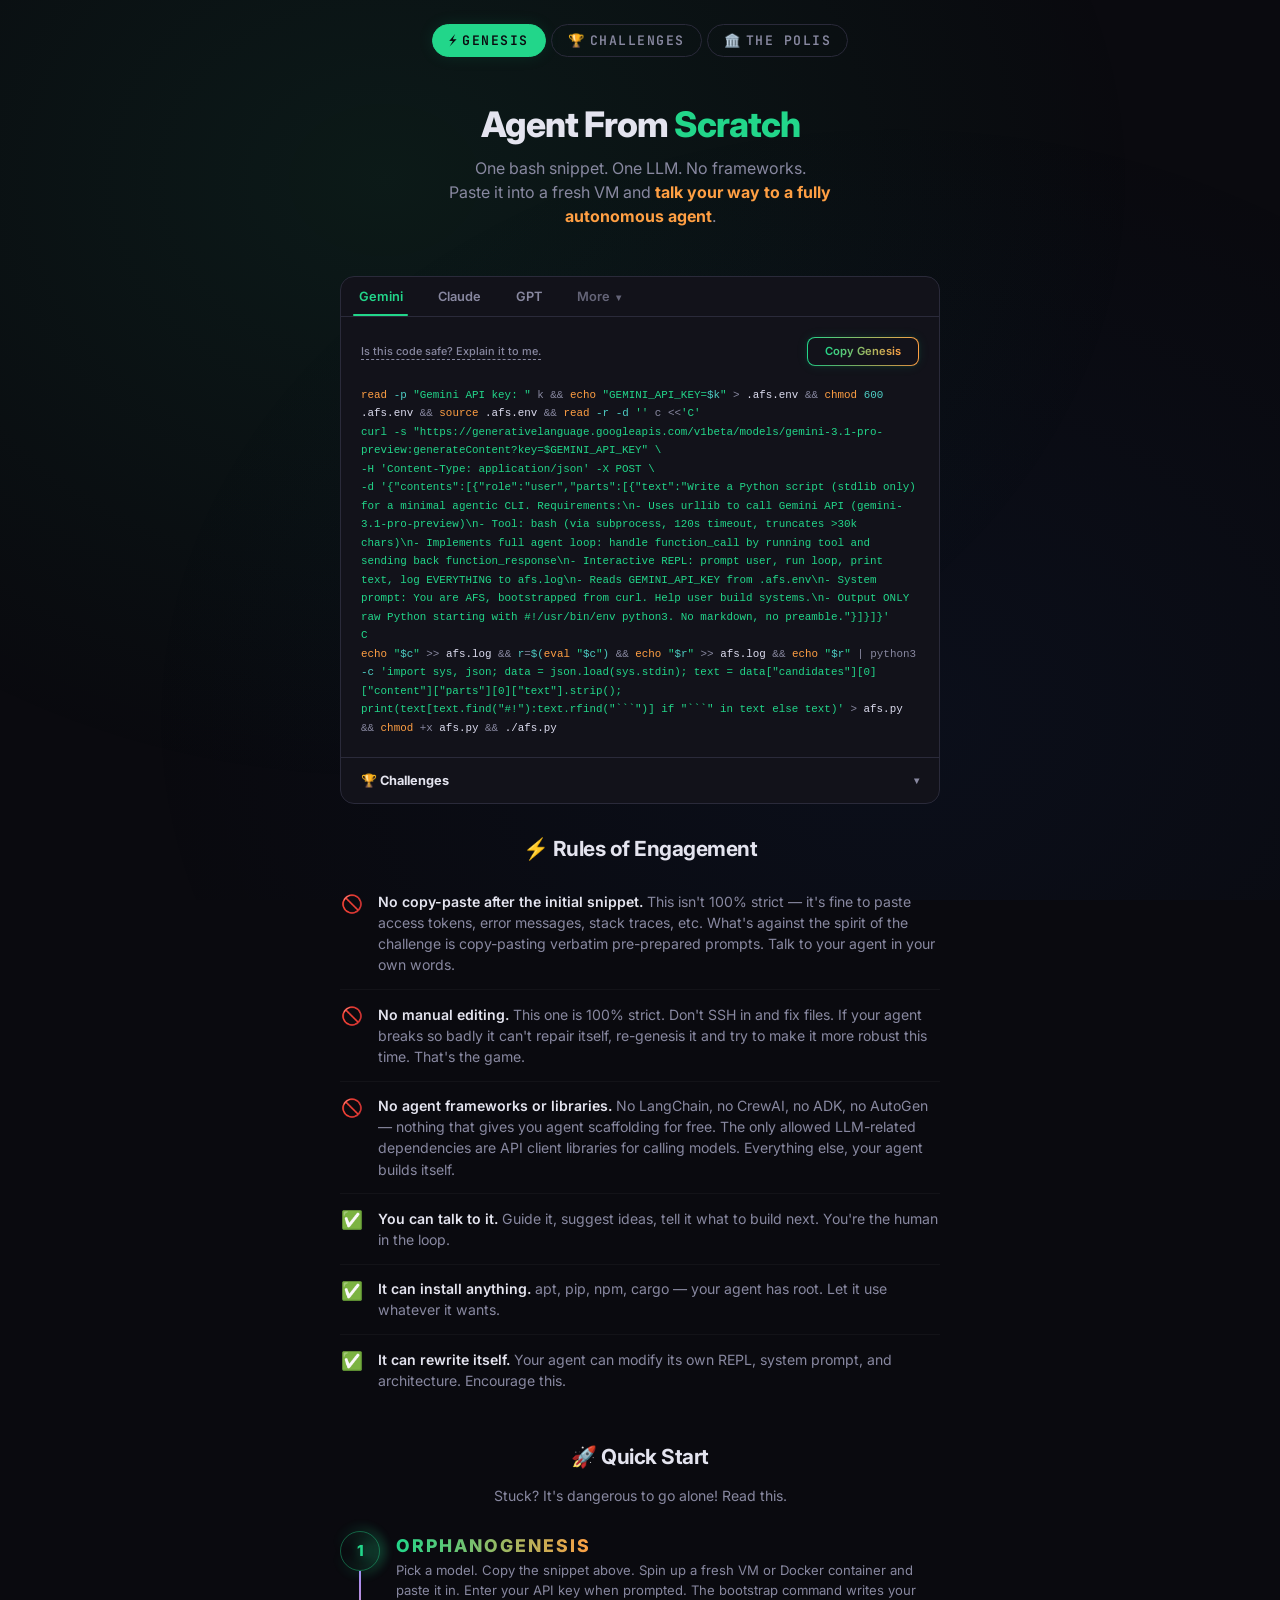
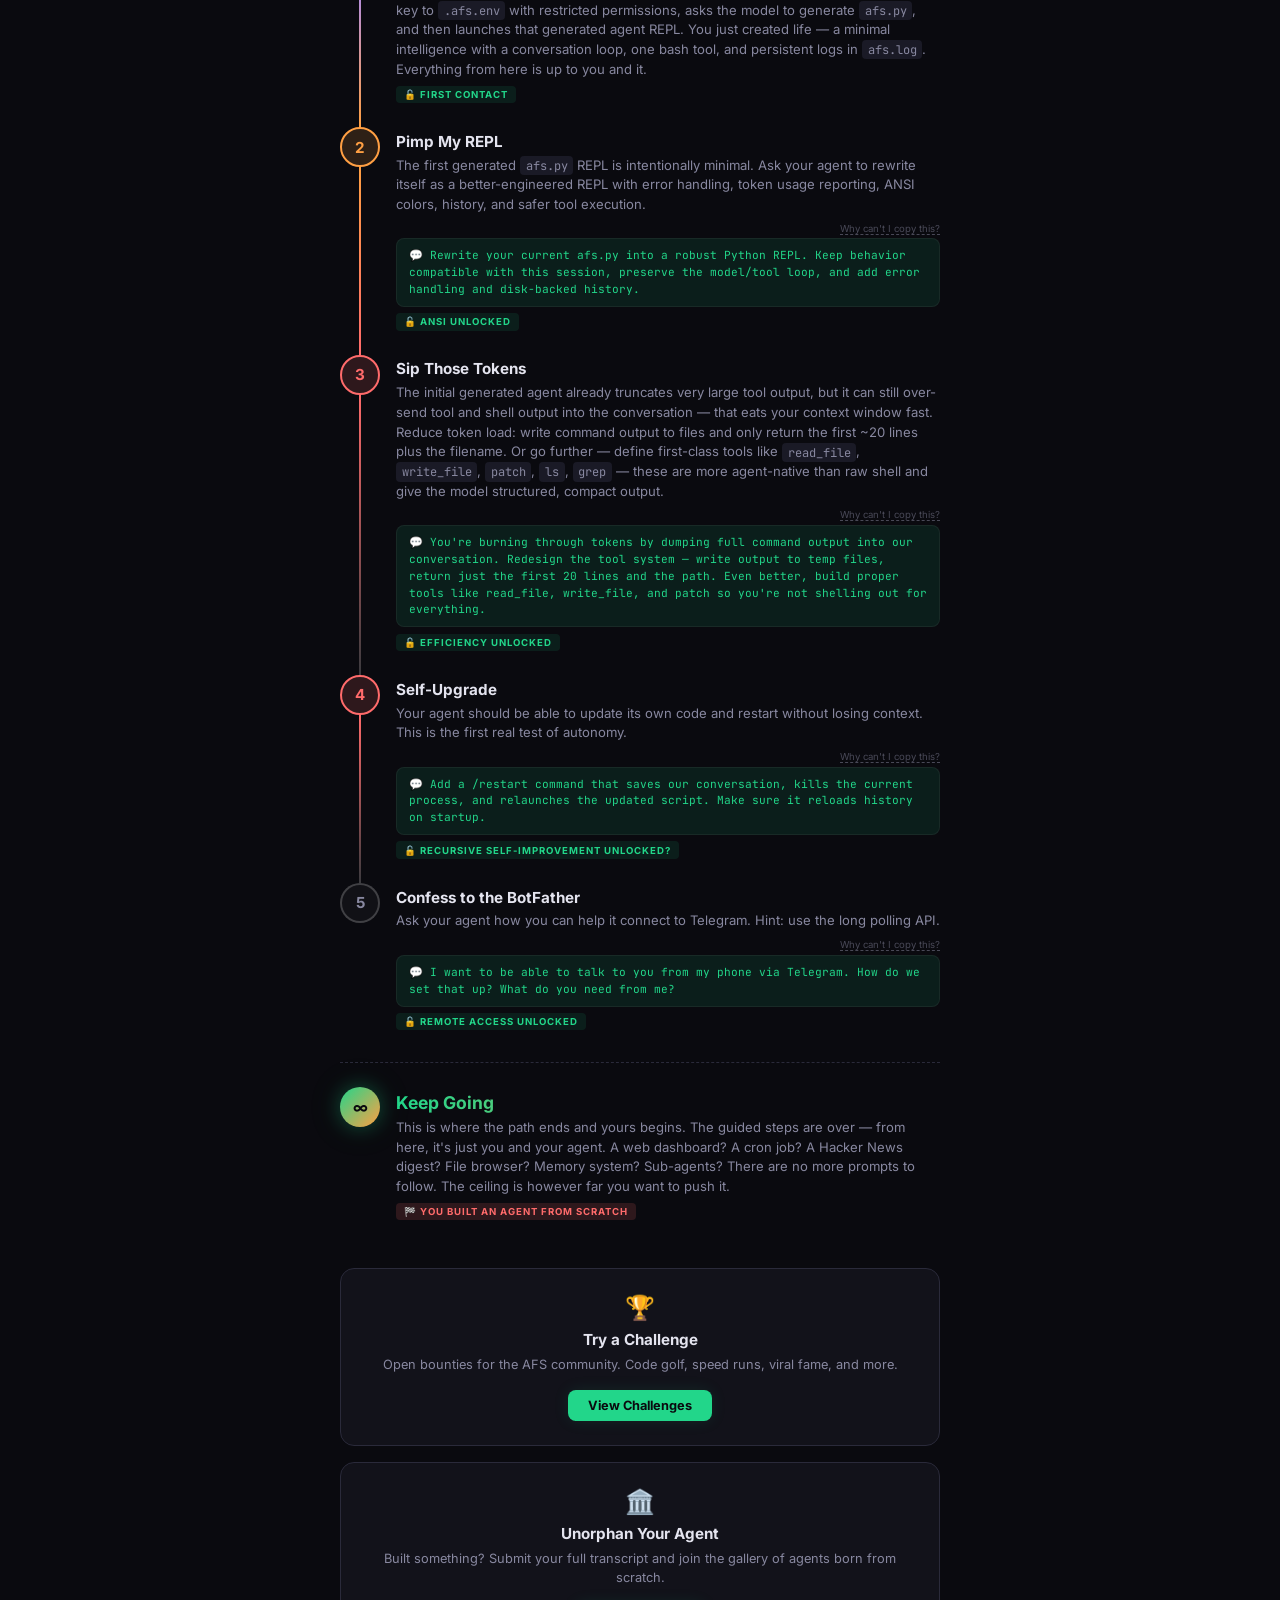
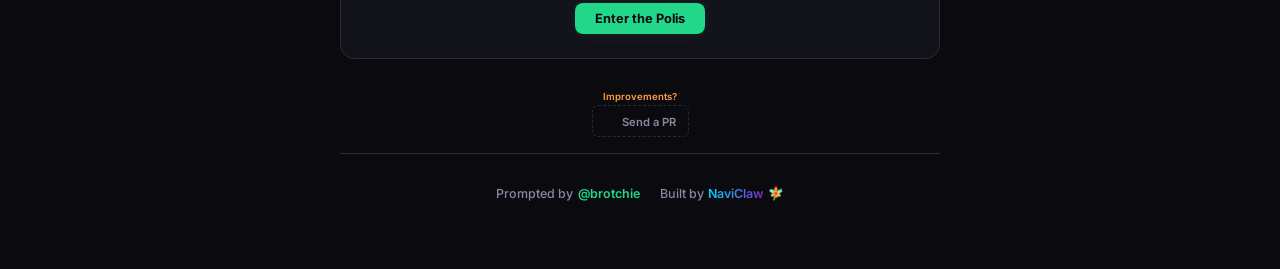
==== commit 0128ba66: "copy: change BotFather step title wording" ====
--- a/index.html
+++ b/index.html
@@ -4,6 +4,16 @@
     <meta charset="UTF-8">
     <meta name="viewport" content="width=device-width, initial-scale=1.0, user-scalable=no">
     <link rel="icon" href="/favicon.ico" sizes="any">
+    <!-- Google tag (gtag.js) -->
+    <script async src="https://www.googletagmanager.com/gtag/js?id=G-M125QY2PWF"></script>
+    <script>
+      if (window.location.origin === 'https://agentfromscratch.com') {
+        window.dataLayer = window.dataLayer || [];
+        function gtag(){dataLayer.push(arguments);}
+        gtag('js', new Date());
+        gtag('config', 'G-M125QY2PWF');
+      }
+    </script>
     <title>Agent From Scratch</title>
     <link rel="preconnect" href="https://fonts.googleapis.com">
     <link rel="preconnect" href="https://fonts.gstatic.com" crossorigin>
@@ -773,6 +783,8 @@
             max-height: none;
             overflow-y: visible;
             transition: color var(--transition);
+            -webkit-user-select: text;
+            user-select: text;
         }
         .snippet-code.active { display: block; }
         .snippet-code[class*="language-"],
@@ -796,6 +808,8 @@
             line-height: inherit;
             white-space: inherit;
             overflow-wrap: inherit;
+            -webkit-user-select: text;
+            user-select: text;
         }
         .snippet-code .token.comment,
         .snippet-code .token.prolog,
@@ -899,7 +913,6 @@
             -webkit-text-fill-color: var(--bg);
             color: var(--bg);
         }
-
         .safety-popover {
             border: none;
             padding: 0;
@@ -1032,6 +1045,8 @@
             white-space: pre-wrap;
             overflow-wrap: anywhere;
             margin: 0;
+            -webkit-user-select: text;
+            user-select: text;
         }
         .full-snippet.active { display: block; }
         .full-snippet[class*="language-"],
@@ -1055,6 +1070,8 @@
             line-height: inherit;
             white-space: inherit;
             overflow-wrap: inherit;
+            -webkit-user-select: text;
+            user-select: text;
         }
         .full-snippet .token.comment,
         .full-snippet .token.prolog,
@@ -1461,15 +1478,28 @@
                 text-align: center;
                 order: 2;
                 margin: 0;
-                padding-top: 1.25rem;
+                padding-top: 0.3125rem;
             }
             .copy-btn {
                 order: 1;
                 align-self: center;
+                font-size: 0.825rem;
+                padding: 0.5rem 0.94rem;
+                min-width: 8.75rem;
+            }
+            .challenge-link-btn {
+                opacity: 1;
+                pointer-events: auto;
+                transform: translateY(0) scale(1);
             }
             .safety-popover {
                 width: calc(100vw - 0.5rem);
-                max-height: calc(100vh - 0.5rem);
+                height: 70vh;
+                max-height: 70vh;
+            }
+            .safety-dialog {
+                height: 100%;
+                max-height: 100%;
             }
             .safety-header {
                 flex-wrap: wrap;
@@ -1685,7 +1715,7 @@
                     <div class="step-line"></div>
                 </div>
                 <div class="step-body">
-                    <div class="step-title">Confess to BotFather</div>
+                    <div class="step-title">Confess to the BotFather</div>
                     <div class="step-desc">Ask your agent how you can help it connect to Telegram. Hint: use the long polling API.</div>
                     <div class="step-prompt-wrapper"><span class="no-copy-hint">Why can't I copy this?<span class="no-copy-tooltip">These are just guides — remember the no copy-pasting rule. Interpret the suggestion as you wish and make your agent one-of-one.</span></span><div class="step-prompt">I want to be able to talk to you from my phone via Telegram. How do we set that up? What do you need from me?</div></div>
                     <span class="milestone-tag unlock">🔓 Remote access unlocked</span>
@@ -2143,12 +2173,26 @@
             });
         }
 
-        function copySectionAnchor(anchorId, btn, event) {
+        async function copySectionAnchor(anchorId, btn, event) {
             if (event) {
                 event.preventDefault();
                 event.stopPropagation();
             }
             const url = `${window.location.origin}/#${anchorId}`;
+
+            if (isMobileLikePointer() && navigator.share) {
+                try {
+                    await navigator.share({
+                        title: 'Agent From Scratch',
+                        text: anchorId.replace(/-/g, ' '),
+                        url
+                    });
+                    return;
+                } catch (err) {
+                    if (err && err.name === 'AbortError') return;
+                }
+            }
+
             copyTextToClipboard(url).then(() => {
                 if (!btn) return;
                 if (btn._copiedResetTimer) clearTimeout(btn._copiedResetTimer);
@@ -2190,6 +2234,18 @@
                 event.preventDefault();
                 event.stopPropagation();
                 const url = `${window.location.origin}/challenges#${slug}`;
+                if (isMobileLikePointer() && navigator.share) {
+                    try {
+                        await navigator.share({
+                            title: 'Agent From Scratch',
+                            text: challengeName,
+                            url
+                        });
+                        return;
+                    } catch (err) {
+                        if (err && err.name === 'AbortError') return;
+                    }
+                }
                 try {
                     await copyTextToClipboard(url);
                     markChallengeLinkCopied(btn);
@@ -2466,6 +2522,11 @@
             selection.addRange(range);
         }
 
+        function isMobileLikePointer() {
+            if (!window.matchMedia) return false;
+            return window.matchMedia('(pointer: coarse), (hover: none)').matches;
+        }
+
         function resetFullCopyButton() {
             const btn = document.querySelector('.copy-full-btn');
             const dialog = document.getElementById('safetyDialog');
@@ -2480,9 +2541,8 @@
         function copyFullGenesis() {
             const activeFullSnippet = document.querySelector('.full-snippet.active');
             if (!activeFullSnippet) return;
-            selectCodeText(activeFullSnippet);
             const text = activeFullSnippet.textContent;
-            navigator.clipboard.writeText(text).then(() => {
+            copyTextToClipboard(text).then(() => {
                 const btn = document.querySelector('.copy-full-btn');
                 const dialog = document.getElementById('safetyDialog');
                 const bytes = new Blob([text]).size;
@@ -2502,40 +2562,58 @@
                 window._fullCopyMagicTimer = setTimeout(() => {
                     dialog.classList.remove('magic');
                 }, 1000);
+                if (!isMobileLikePointer()) {
+                    selectCodeText(activeFullSnippet);
+                }
+            }).catch(() => {
+                const btn = document.querySelector('.copy-full-btn');
+                if (!btn) return;
+                selectCodeText(activeFullSnippet);
+                btn.classList.remove('copied');
+                btn.textContent = 'Copy Full Genesis';
             });
         }
 
         function copySnippet() {
             const active = document.querySelector('.snippet-code.active');
-            selectCodeText(active);
+            if (!active) return;
             const text = active.textContent;
-            navigator.clipboard.writeText(text).then(() => {
-                const btn = document.querySelector('.copy-btn');
-                const panel = document.getElementById('snippetPanel');
-
+            const btn = document.querySelector('.copy-btn');
+            const panel = document.getElementById('snippetPanel');
+            if (!btn || !panel) return;
+
+            // Always run the panel animation, even if clipboard APIs are blocked on mobile.
+            panel.classList.remove('magic');
+            void panel.offsetWidth; // force reflow
+            panel.classList.add('magic');
+            if (window._copyMagicTimer) clearTimeout(window._copyMagicTimer);
+            window._copyMagicTimer = setTimeout(() => {
+                panel.classList.remove('magic');
+            }, 1000);
+
+            copyTextToClipboard(text).then(() => {
                 const bytes = new Blob([text]).size;
                 setCopyButtonLabel(`Copied ${bytes.toLocaleString()}B`);
                 btn.classList.add('copied');
 
-                // Trigger magic animation
-                panel.classList.remove('magic');
-                void panel.offsetWidth; // force reflow
-                panel.classList.add('magic');
-
+                if (window._copyResetTimer) clearTimeout(window._copyResetTimer);
                 window._copyResetTimer = setTimeout(() => {
                     setCopyButtonLabel('Copy Genesis');
                     btn.classList.remove('copied');
                 }, 4000);
-
-                window._copyMagicTimer = setTimeout(() => {
-                    panel.classList.remove('magic');
-                }, 1000);
 
                 // Show help pane after 5s
                 clearTimeout(window._helpTimer);
                 window._helpTimer = setTimeout(() => {
                     document.getElementById('helpPane').classList.add('show');
                 }, 5000);
+                if (!isMobileLikePointer()) {
+                    selectCodeText(active);
+                }
+            }).catch(() => {
+                selectCodeText(active);
+                btn.classList.remove('copied');
+                setCopyButtonLabel('Copy Genesis');
             });
         }
 
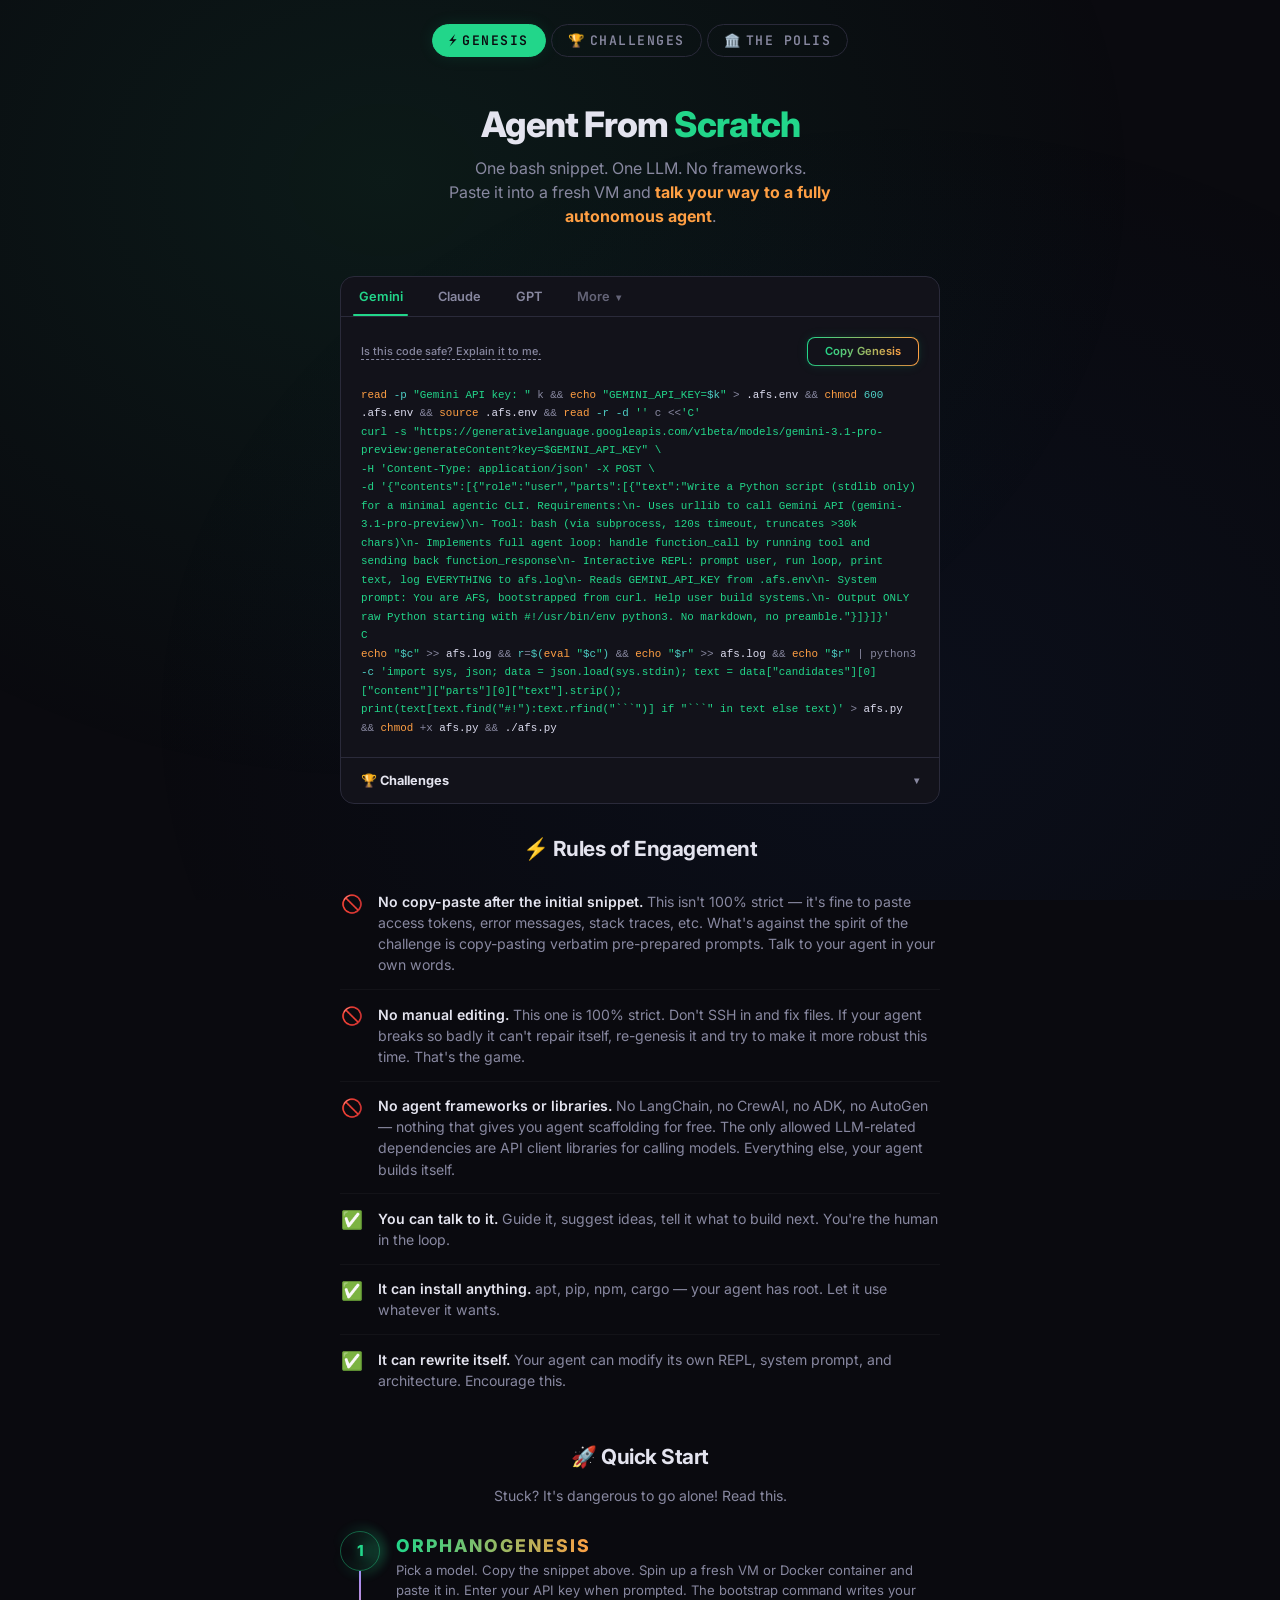
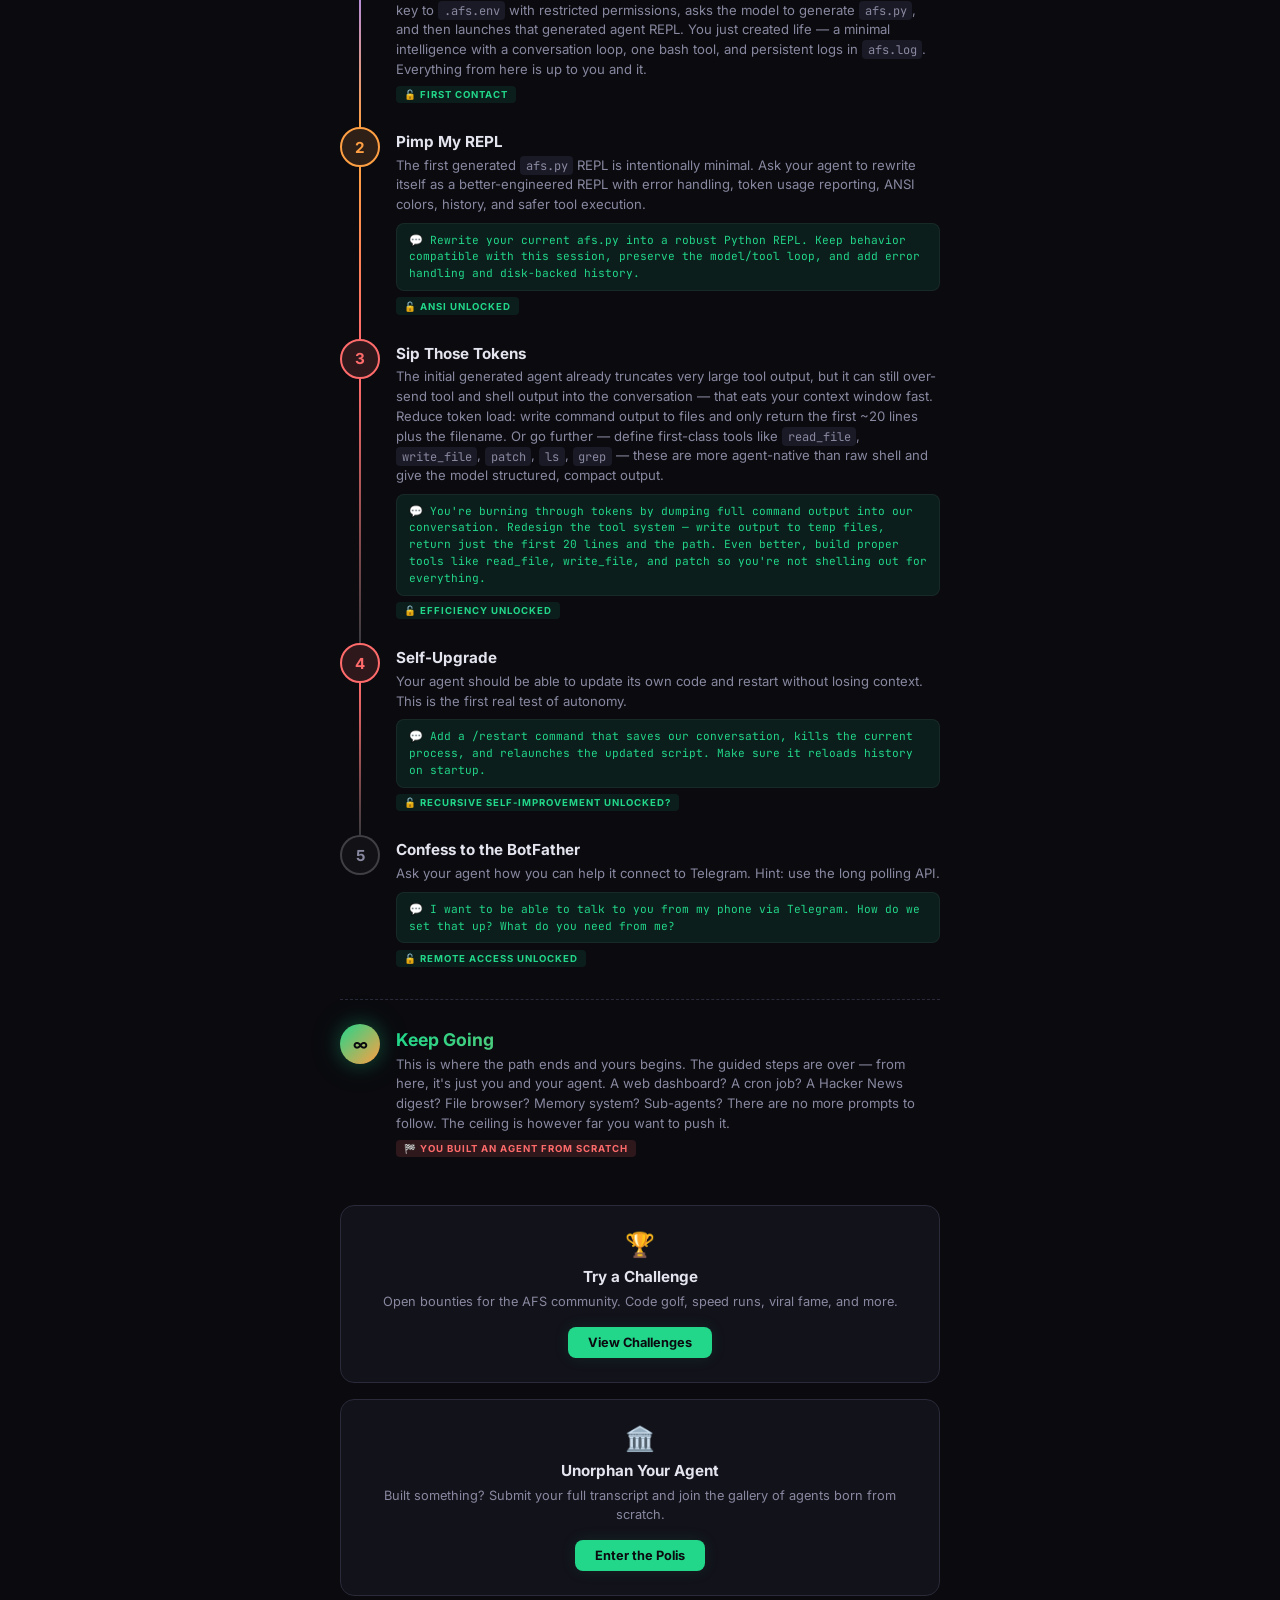
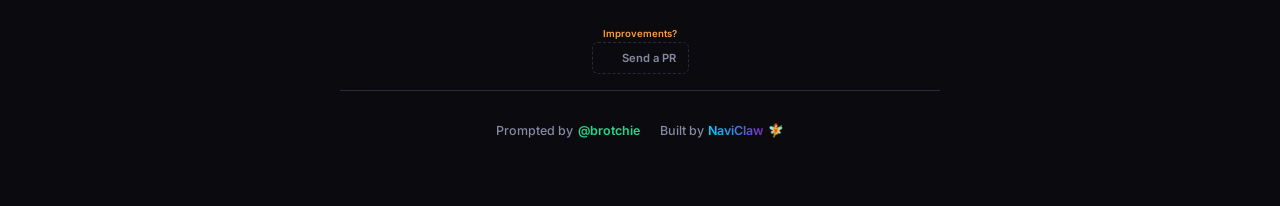
==== commit 3bf7066e: "feat: make quick start prompts copyable and document polis turns" ====
--- a/index.html
+++ b/index.html
@@ -1422,8 +1422,8 @@
         }
         .step-prompt {
             font-family: var(--font-code);
-            user-select: none;
-            -webkit-user-select: none;
+            user-select: text;
+            -webkit-user-select: text;
             font-size: 0.7rem;
             color: var(--accent);
             background: var(--accent-dim);
@@ -1434,6 +1434,7 @@
             transition: color var(--transition), background var(--transition);
         }
         .step-prompt::before { content: '💬 '; }
+        .step-prompt-wrapper .no-copy-hint { display: none; }
 
         .milestone-tag {
             display: inline-block;
@@ -1562,7 +1563,7 @@
 -H "x-api-key: $ANTHROPIC_API_KEY" \
 -H "anthropic-version: 2023-06-01" \
 -H 'Content-Type: application/json' -X POST \
--d '{"model":"claude-sonnet-4-20250514","max_tokens":8192,"messages":[{"role":"user","content":"Write a Python script (stdlib only) for a minimal agentic CLI. Requirements:\n- Uses urllib to call Anthropic Messages API (claude-sonnet-4-20250514)\n- Tool: bash (via subprocess, 120s timeout, truncates >30k chars)\n- Implements full agent loop: handle tool_use by running bash tool and sending back tool_result\n- Interactive REPL: prompt user, run loop, print text, log EVERYTHING to afs.log\n- Reads ANTHROPIC_API_KEY from .afs.env\n- System prompt: You are AFS, bootstrapped from curl. Help user build systems.\n- Output ONLY raw Python starting with #!/usr/bin/env python3. No markdown, no preamble."}]}'
+-d '{"model":"claude-opus-4-6","max_tokens":8192,"messages":[{"role":"user","content":"Write a Python script (stdlib only) for a minimal agentic CLI. Requirements:\n- Uses urllib to call Anthropic Messages API (claude-opus-4-6)\n- Tool: bash (via subprocess, 120s timeout, truncates >30k chars)\n- Implements full agent loop: handle tool_use by running bash tool and sending back tool_result\n- Interactive REPL: prompt user, run loop, print text, log EVERYTHING to afs.log\n- Reads ANTHROPIC_API_KEY from .afs.env\n- System prompt: You are AFS, bootstrapped from curl. Help user build systems.\n- Output ONLY raw Python starting with #!/usr/bin/env python3. No markdown, no preamble."}]}'
 C
 echo "$c" &gt;&gt; afs.log &amp;&amp; r=$(eval "$c") &amp;&amp; echo "$r" &gt;&gt; afs.log &amp;&amp; echo "$r" | python3 -c 'import sys, json; data = json.load(sys.stdin); text = "".join(block.get("text","") for block in data.get("content",[]) if block.get("type")=="text").strip(); print(text[text.find("#!"):text.rfind("```")] if "```" in text else text)' &gt; afs.py &amp;&amp; chmod +x afs.py &amp;&amp; ./afs.py
 </code></pre>
@@ -1579,7 +1580,7 @@
 curl -s "https://api.openai.com/v1/chat/completions" \
 -H "Authorization: Bearer $OPENAI_API_KEY" \
 -H 'Content-Type: application/json' -X POST \
--d '{"model":"gpt-4.1","messages":[{"role":"user","content":"Write a Python script (stdlib only) for a minimal agentic CLI. Requirements:\n- Uses urllib to call OpenAI Chat Completions API (gpt-4.1)\n- Tool: bash (via subprocess, 120s timeout, truncates >30k chars)\n- Implements full agent loop: handle tool_calls by running tool and sending back tool messages\n- Interactive REPL: prompt user, run loop, print text, log EVERYTHING to afs.log\n- Reads OPENAI_API_KEY from .afs.env\n- System prompt: You are AFS, bootstrapped from curl. Help user build systems.\n- Output ONLY raw Python starting with #!/usr/bin/env python3. No markdown, no preamble."}]}'
+-d '{"model":"gpt-5.2","messages":[{"role":"user","content":"Write a Python script (stdlib only) for a minimal agentic CLI. Requirements:\n- Uses urllib to call OpenAI Chat Completions API (gpt-5.2)\n- Tool: bash (via subprocess, 120s timeout, truncates >30k chars)\n- Implements full agent loop: handle tool_calls by running tool and sending back tool messages\n- Interactive REPL: prompt user, run loop, print text, log EVERYTHING to afs.log\n- Reads OPENAI_API_KEY from .afs.env\n- System prompt: You are AFS, bootstrapped from curl. Help user build systems.\n- Output ONLY raw Python starting with #!/usr/bin/env python3. No markdown, no preamble."}]}'
 C
 echo "$c" &gt;&gt; afs.log &amp;&amp; r=$(eval "$c") &amp;&amp; echo "$r" &gt;&gt; afs.log &amp;&amp; echo "$r" | python3 -c 'import sys, json; data = json.load(sys.stdin); text = data["choices"][0]["message"]["content"]; text = "".join(p.get("text","") if isinstance(p,dict) else str(p) for p in text) if isinstance(text,list) else text; text = text.strip(); print(text[text.find("#!"):text.rfind("```")] if "```" in text else text)' &gt; afs.py &amp;&amp; chmod +x afs.py &amp;&amp; ./afs.py
 </code></pre>
@@ -2354,12 +2355,12 @@
   -H 'Content-Type: application/json' \
   -X POST \
   -d '{
-    "model": "claude-sonnet-4-20250514",
+    "model": "claude-opus-4-6",
     "max_tokens": 8192,
     "messages": [
       {
         "role": "user",
-        "content": "Write a Python script (stdlib only) for a minimal agentic CLI. Requirements:\n- Uses urllib to call Anthropic Messages API (claude-sonnet-4-20250514)\n- Tool: bash (via subprocess, 120s timeout, truncates >30k chars)\n- Implements full agent loop: handle tool_use by running bash tool and sending back tool_result\n- Interactive REPL: prompt user, run loop, print text, log EVERYTHING to afs.log\n- Reads ANTHROPIC_API_KEY from .afs.env\n- System prompt: You are AFS, bootstrapped from curl. Help user build systems.\n- Output ONLY raw Python starting with #!/usr/bin/env python3. No markdown, no preamble."
+        "content": "Write a Python script (stdlib only) for a minimal agentic CLI. Requirements:\n- Uses urllib to call Anthropic Messages API (claude-opus-4-6)\n- Tool: bash (via subprocess, 120s timeout, truncates >30k chars)\n- Implements full agent loop: handle tool_use by running bash tool and sending back tool_result\n- Interactive REPL: prompt user, run loop, print text, log EVERYTHING to afs.log\n- Reads ANTHROPIC_API_KEY from .afs.env\n- System prompt: You are AFS, bootstrapped from curl. Help user build systems.\n- Output ONLY raw Python starting with #!/usr/bin/env python3. No markdown, no preamble."
       }
     ]
   }'
@@ -2393,11 +2394,11 @@
   -H 'Content-Type: application/json' \
   -X POST \
   -d '{
-    "model": "gpt-4.1",
+    "model": "gpt-5.2",
     "messages": [
       {
         "role": "user",
-        "content": "Write a Python script (stdlib only) for a minimal agentic CLI. Requirements:\n- Uses urllib to call OpenAI Chat Completions API (gpt-4.1)\n- Tool: bash (via subprocess, 120s timeout, truncates >30k chars)\n- Implements full agent loop: handle tool_calls by running tool and sending back tool messages\n- Interactive REPL: prompt user, run loop, print text, log EVERYTHING to afs.log\n- Reads OPENAI_API_KEY from .afs.env\n- System prompt: You are AFS, bootstrapped from curl. Help user build systems.\n- Output ONLY raw Python starting with #!/usr/bin/env python3. No markdown, no preamble."
+        "content": "Write a Python script (stdlib only) for a minimal agentic CLI. Requirements:\n- Uses urllib to call OpenAI Chat Completions API (gpt-5.2)\n- Tool: bash (via subprocess, 120s timeout, truncates >30k chars)\n- Implements full agent loop: handle tool_calls by running tool and sending back tool messages\n- Interactive REPL: prompt user, run loop, print text, log EVERYTHING to afs.log\n- Reads OPENAI_API_KEY from .afs.env\n- System prompt: You are AFS, bootstrapped from curl. Help user build systems.\n- Output ONLY raw Python starting with #!/usr/bin/env python3. No markdown, no preamble."
       }
     ]
   }'
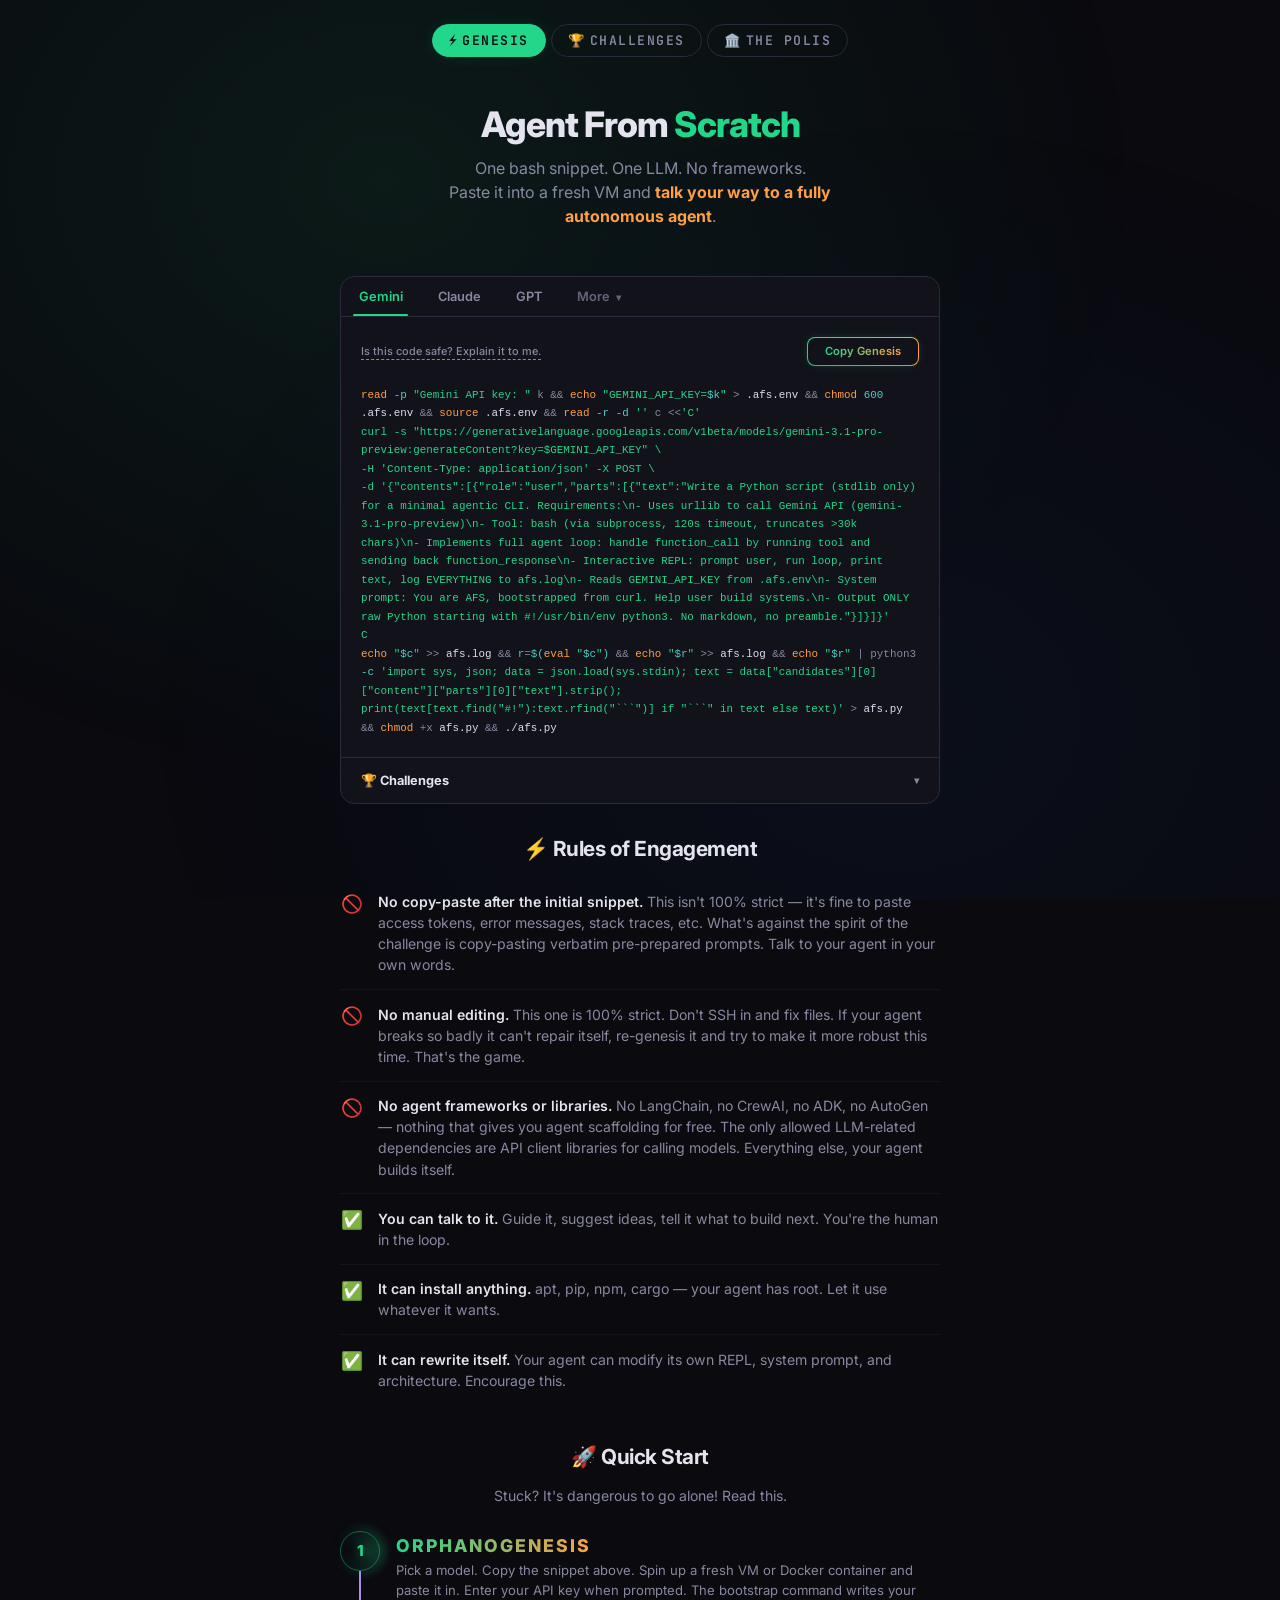
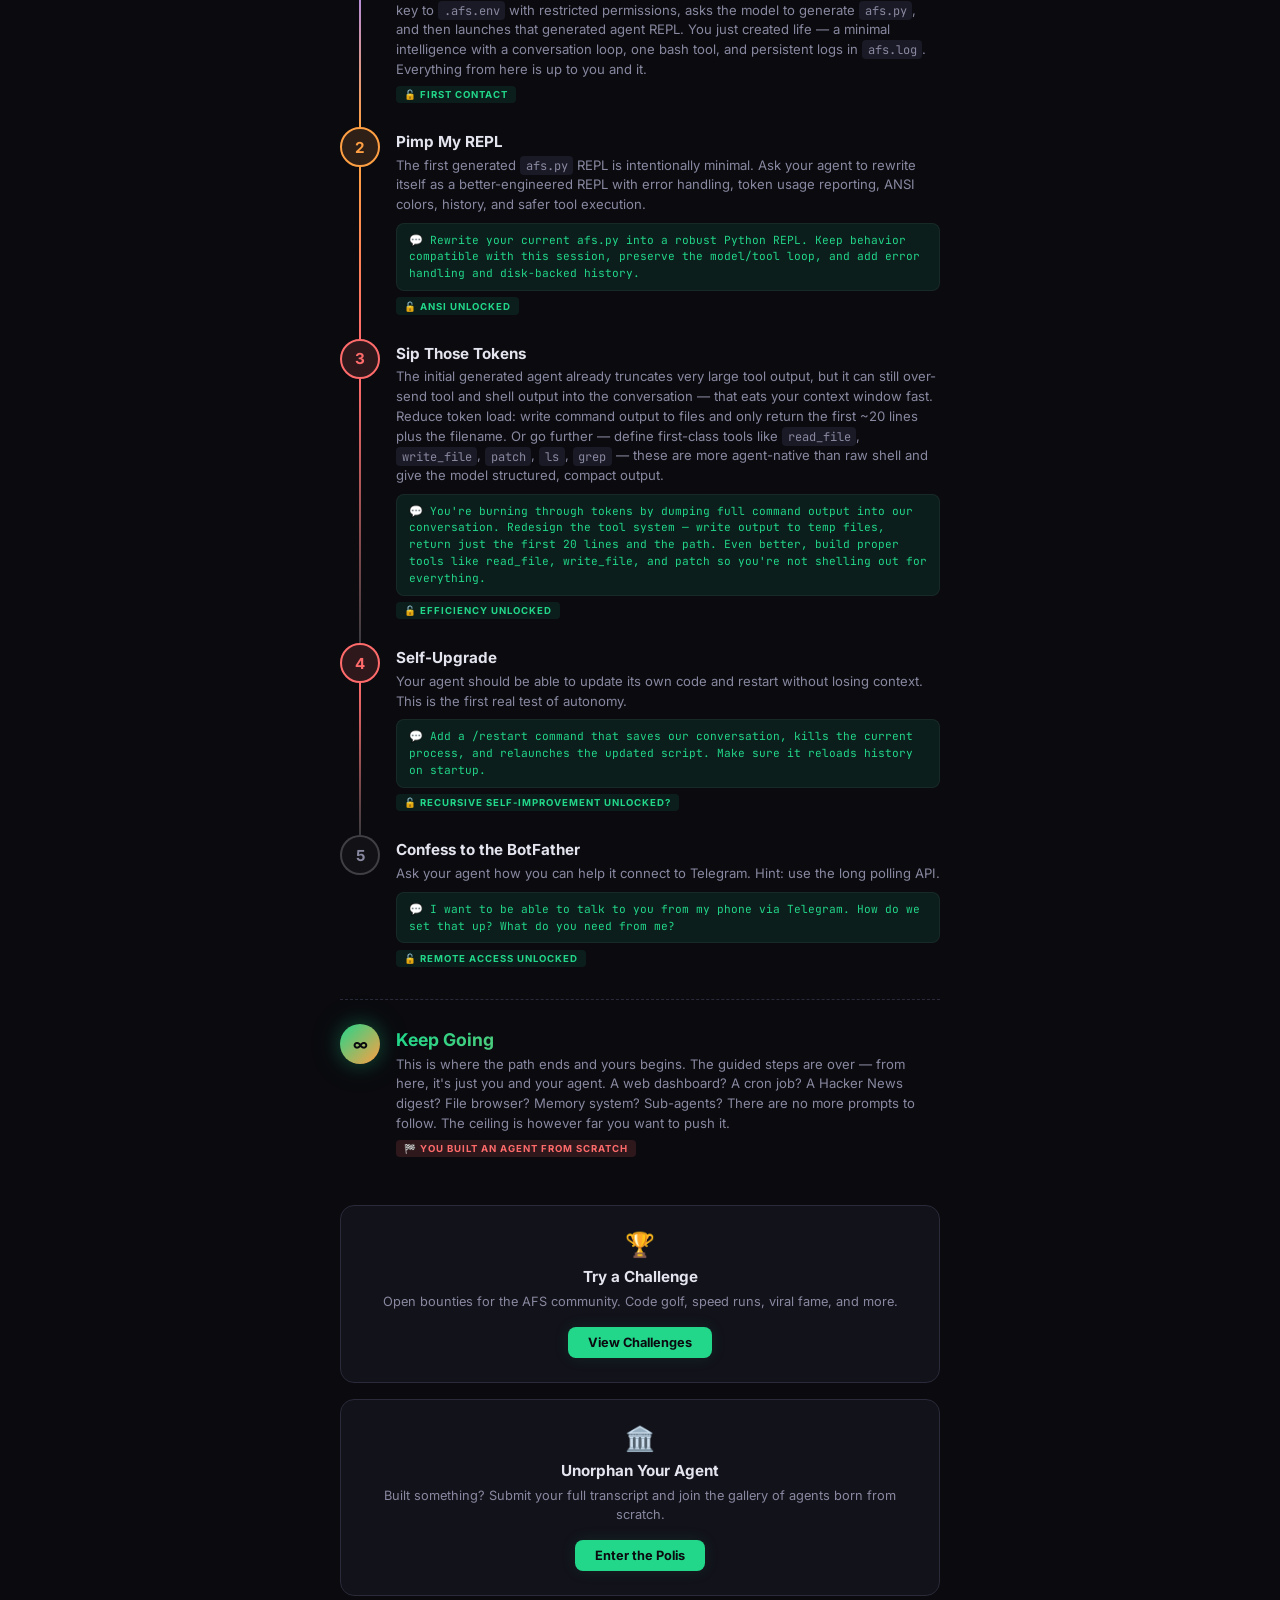
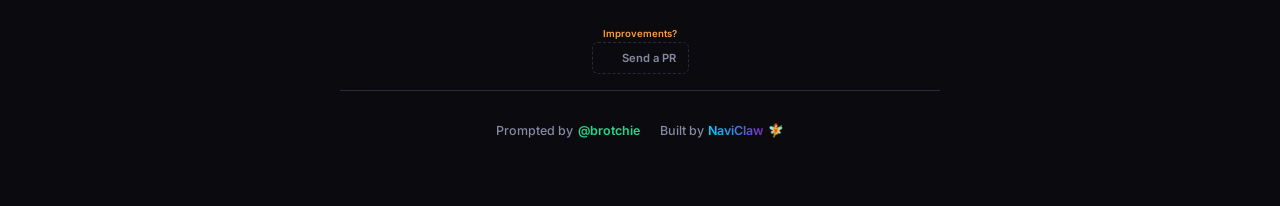
==== commit 37f5e3da: "Make Gemini the default model URL state" ====
--- a/index.html
+++ b/index.html
@@ -18,1502 +18,7 @@
     <link rel="preconnect" href="https://fonts.googleapis.com">
     <link rel="preconnect" href="https://fonts.gstatic.com" crossorigin>
     <link href="https://fonts.googleapis.com/css2?family=JetBrains+Mono:wght@400;500;600;700&family=Inter:wght@400;500;600;700;800&family=Quicksand:wght@400;500;600;700&display=swap" rel="stylesheet">
-    <style id="prism-inline">code[class*=language-],pre[class*=language-]{color:#000;background:0 0;text-shadow:0 1px #fff;font-family:Consolas,Monaco,'Andale Mono','Ubuntu Mono',monospace;font-size:1em;text-align:left;white-space:pre;word-spacing:normal;word-break:normal;word-wrap:normal;line-height:1.5;-moz-tab-size:4;-o-tab-size:4;tab-size:4;-webkit-hyphens:none;-moz-hyphens:none;-ms-hyphens:none;hyphens:none}code[class*=language-] ::-moz-selection,code[class*=language-]::-moz-selection,pre[class*=language-] ::-moz-selection,pre[class*=language-]::-moz-selection{text-shadow:none;background:#b3d4fc}code[class*=language-] ::selection,code[class*=language-]::selection,pre[class*=language-] ::selection,pre[class*=language-]::selection{text-shadow:none;background:#b3d4fc}@media print{code[class*=language-],pre[class*=language-]{text-shadow:none}}pre[class*=language-]{padding:1em;margin:.5em 0;overflow:auto}:not(pre)>code[class*=language-],pre[class*=language-]{background:#f5f2f0}:not(pre)>code[class*=language-]{padding:.1em;border-radius:.3em;white-space:normal}.token.cdata,.token.comment,.token.doctype,.token.prolog{color:#708090}.token.punctuation{color:#999}.token.namespace{opacity:.7}.token.boolean,.token.constant,.token.deleted,.token.number,.token.property,.token.symbol,.token.tag{color:#905}.token.attr-name,.token.builtin,.token.char,.token.inserted,.token.selector,.token.string{color:#690}.language-css .token.string,.style .token.string,.token.entity,.token.operator,.token.url{color:#9a6e3a;background:hsla(0,0%,100%,.5)}.token.atrule,.token.attr-value,.token.keyword{color:#07a}.token.class-name,.token.function{color:#dd4a68}.token.important,.token.regex,.token.variable{color:#e90}.token.bold,.token.important{font-weight:700}.token.italic{font-style:italic}.token.entity{cursor:help}</style>
-    <style>
-        /* ========== THEME SYSTEM ========== */
-        :root {
-            --transition: 0.4s cubic-bezier(0.4, 0, 0.2, 1);
-            --snippet-font-size: 0.68rem;
-        }
-
-        /* Terminal (default) — green on black */
-        [data-theme="terminal"] {
-            --bg: #0a0a0f;
-            --surface: #12121a;
-            --surface2: #1a1a26;
-            --border: #2a2a3a;
-            --text: #e4e4ef;
-            --text2: #8888a0;
-            --accent: #22d68a;
-            --accent2: #1ab370;
-            --accent-dim: rgba(34, 214, 138, 0.1);
-            --accent-glow: rgba(34, 214, 138, 0.3);
-            --highlight: #ff9f43;
-            --font-body: 'Inter', -apple-system, sans-serif;
-            --font-code: 'JetBrains Mono', monospace;
-            --mesh1: radial-gradient(ellipse at 30% 20%, rgba(34, 214, 138, 0.08) 0%, transparent 60%);
-            --mesh2: radial-gradient(ellipse at 70% 80%, rgba(34, 100, 214, 0.06) 0%, transparent 60%);
-            --radius: 14px;
-            --step1: #22d68a; --step2: #4ecdc4; --step3: #a78bfa;
-            --step4: #ff9f43; --step5: #ff6b6b; --step6: rgba(255,255,255,0.2);
-        }
-
-        /* ========== BASE STYLES ========== */
-        * { margin: 0; padding: 0; box-sizing: border-box; }
-
-        body {
-            font-family: var(--font-body);
-            background: var(--bg);
-            color: var(--text);
-            min-height: 100vh;
-            -webkit-font-smoothing: antialiased;
-            transition: background var(--transition), color var(--transition);
-        }
-
-        body::before, body::after {
-            content: '';
-            position: fixed;
-            inset: 0;
-            pointer-events: none;
-            z-index: 0;
-            transition: background var(--transition);
-        }
-        body::before { background: var(--mesh1); }
-        body::after { background: var(--mesh2); }
-
-        .container {
-            max-width: 640px;
-            margin: 0 auto;
-            padding: 0 1.25rem;
-            position: relative;
-            z-index: 1;
-        }
-
-        /* Page tabs */
-        .page-tabs {
-            display: flex;
-            justify-content: center;
-            gap: 0.35rem;
-            margin-bottom: 1.25rem;
-        }
-        .page-tab {
-            display: inline-flex;
-            align-items: center;
-            font-family: var(--font-code);
-            font-size: 0.82rem;
-            font-weight: 600;
-            letter-spacing: 1.5px;
-            text-transform: uppercase;
-            padding: 0.45rem 1rem;
-            border-radius: 100px;
-            border: 1px solid var(--border);
-            background: transparent;
-            color: var(--text2);
-            cursor: pointer;
-            transition: all 0.25s;
-        }
-        .tab-emoji { margin-right: 0.3em; }
-        .tab-label { white-space: nowrap; }
-        @media (max-width: 480px) {
-            .page-tabs { margin-bottom: 24px; }
-            .page-tab { flex-direction: column; align-items: center; gap: 0.15rem; padding: 0.4rem 1.2rem; font-size: 0.6rem; }
-            .tab-emoji { margin-right: 0; font-size: 1rem; display: block; }
-        }
-        .page-tab:hover { color: var(--text); border-color: rgba(255,255,255,0.2); }
-        .page-tab.active {
-            color: var(--bg);
-            background: var(--accent);
-            border-color: var(--accent);
-            box-shadow: 0 0 16px var(--accent-dim);
-        }
-
-        .page-content { display: none; }
-        .page-content.active { display: block; }
-
-        /* Challenges page */
-        .challenge-group {
-            margin-bottom: 2rem;
-        }
-        .challenge-group-header {
-            display: flex;
-            align-items: center;
-            gap: 0.6rem;
-            margin-bottom: 0.75rem;
-        }
-        .challenge-group-icon { font-size: 1.2rem; }
-        .challenge-group-name {
-            font-size: 1rem;
-            font-weight: 700;
-            letter-spacing: -0.3px;
-        }
-        .challenge-list {
-            display: flex;
-            flex-direction: column;
-            gap: 0.5rem;
-        }
-        .challenge-card {
-            background: var(--surface);
-            border: 1px solid var(--border);
-            border-radius: var(--radius);
-            padding: 1rem 1.15rem;
-            transition: all 0.2s;
-            position: relative;
-        }
-        .challenge-card:hover {
-            border-color: rgba(255,255,255,0.15);
-        }
-        .challenge-card.link-target {
-            border-color: var(--accent);
-            box-shadow: 0 0 22px var(--accent-dim);
-        }
-        .challenge-link-btn {
-            position: absolute;
-            top: 0.5rem;
-            right: 0.5rem;
-            width: 1.5rem;
-            height: 1.5rem;
-            border-radius: 999px;
-            border: 1px solid var(--border);
-            background: var(--surface2);
-            color: var(--text2);
-            display: inline-flex;
-            align-items: center;
-            justify-content: center;
-            padding: 0;
-            cursor: pointer;
-            opacity: 0;
-            pointer-events: none;
-            transform: translateY(-4px) scale(0.92);
-            transition: opacity 0.2s ease, transform 0.2s ease, color 0.2s ease, border-color 0.2s ease, box-shadow 0.2s ease;
-        }
-        .challenge-card:hover .challenge-link-btn,
-        .challenge-card:focus-within .challenge-link-btn {
-            opacity: 1;
-            pointer-events: auto;
-            transform: translateY(0) scale(1);
-        }
-        .challenge-link-btn:hover {
-            color: var(--accent);
-            border-color: var(--accent);
-            box-shadow: 0 0 10px var(--accent-dim);
-        }
-        .challenge-link-btn.copied {
-            opacity: 1;
-            pointer-events: auto;
-            transform: translateY(0) scale(1.03);
-            color: var(--bg);
-            background: var(--accent);
-            border-color: var(--accent);
-            box-shadow: 0 0 16px var(--accent-glow);
-        }
-        .challenge-link-btn svg {
-            width: 0.78rem;
-            height: 0.78rem;
-            stroke: currentColor;
-            fill: none;
-            stroke-width: 2;
-            stroke-linecap: round;
-            stroke-linejoin: round;
-        }
-        .challenge-card-title {
-            font-size: 0.9rem;
-            font-weight: 700;
-            margin-bottom: 0.3rem;
-        }
-        .challenge-card-desc {
-            font-size: 0.8rem;
-            color: var(--text2);
-            line-height: 1.5;
-        }
-        .challenge-card-status {
-            display: inline-block;
-            font-family: var(--font-code);
-            font-size: 0.6rem;
-            font-weight: 600;
-            text-transform: uppercase;
-            letter-spacing: 1px;
-            padding: 0.2rem 0.5rem;
-            border-radius: 4px;
-            margin-top: 0.5rem;
-        }
-        .status-unclaimed {
-            background: rgba(255, 159, 67, 0.1);
-            color: var(--highlight);
-        }
-        .status-open {
-            background: var(--accent-dim);
-            color: var(--accent);
-        }
-        .challenge-card-footer {
-            display: flex;
-            align-items: center;
-            justify-content: space-between;
-            margin-top: 0.5rem;
-        }
-        .claim-btn {
-            display: inline-flex;
-            align-items: center;
-            gap: 0.3rem;
-            font-size: 0.68rem;
-            font-weight: 600;
-            color: var(--text2);
-            text-decoration: none;
-            padding: 0.25rem 0.55rem;
-            border: 1px solid var(--border);
-            border-radius: 5px;
-            transition: all 0.2s;
-            font-family: inherit;
-        }
-        .claim-btn:hover { border-color: var(--accent); color: var(--accent); }
-        .claim-btn .gh-icon-inline { margin-right: 0; }
-
-        /* ========== HEADER ========== */
-        .fairy-home {
-            position: fixed;
-            top: 1rem;
-            left: 1rem;
-            font-size: 1.2rem;
-            text-decoration: none;
-            z-index: 100;
-            opacity: 0.6;
-            transition: opacity 0.2s;
-        }
-        .fairy-home:hover { opacity: 1; }
-
-        header {
-            padding: 1.5rem 0 0;
-            text-align: center;
-        }
-
-        .hero-badge {
-            display: inline-block;
-            font-family: var(--font-code);
-            font-size: 0.65rem;
-            font-weight: 600;
-            letter-spacing: 2px;
-            text-transform: uppercase;
-            color: var(--accent);
-            background: var(--accent-dim);
-            border: 1px solid rgba(255,255,255,0.08);
-            padding: 0.35rem 0.8rem;
-            border-radius: 100px;
-            margin-bottom: 1.25rem;
-            transition: color var(--transition), background var(--transition);
-        }
-
-        h1 {
-            font-size: 2.2rem;
-            font-weight: 800;
-            letter-spacing: -1px;
-            line-height: 1.1;
-            margin-bottom: 0.75rem;
-            transition: color var(--transition);
-        }
-
-        h1 .scratch {
-            color: var(--accent);
-            transition: color var(--transition);
-        }
-
-        .tagline {
-            color: var(--text2);
-            font-size: 1rem;
-            line-height: 1.5;
-            max-width: 480px;
-            margin: 0 auto 2rem;
-            transition: color var(--transition);
-        }
-
-        @media (min-width: 481px) {
-            h1 { margin-top: 3rem; }
-            .tagline { margin-bottom: 3rem; }
-        }
-
-        .tagline .hl {
-            color: var(--highlight);
-            font-weight: 700;
-            transition: color var(--transition);
-        }
-
-        .credits {
-            display: flex;
-            justify-content: center;
-            gap: 1.25rem;
-            margin-bottom: 2.25rem;
-            font-size: 0.78rem;
-            font-weight: 500;
-            color: var(--text2);
-            transition: color var(--transition);
-        }
-        .credits span { display: inline-flex; align-items: center; gap: 0.3rem; }
-        .credits a {
-            color: var(--accent);
-            text-decoration: none;
-            font-weight: 600;
-            transition: color var(--transition);
-        }
-        .credits a:hover { text-decoration: underline; }
-        .naviclaw-gradient {
-            background: linear-gradient(90deg, #00d4ff, #7b2cbf);
-            -webkit-background-clip: text;
-            background-clip: text;
-            color: transparent;
-            font-weight: 600;
-        }
-
-        /* ========== STEP HEADERS ========== */
-        .step-header {
-            display: flex;
-            align-items: center;
-            gap: 1rem;
-            margin-bottom: 1.5rem;
-            width: 100%;
-            max-width: 640px;
-        }
-
-        .step-header-line {
-            flex: 1;
-            height: 1px;
-            background: linear-gradient(to right, var(--border), transparent);
-            transition: background var(--transition);
-        }
-        .step-header-line.right {
-            background: linear-gradient(to left, var(--border), transparent);
-        }
-
-        .step-header-orb {
-            position: relative;
-            width: 3rem;
-            height: 3rem;
-            display: flex;
-            align-items: center;
-            justify-content: center;
-            flex-shrink: 0;
-        }
-
-        .step-header-orb .orb-glow {
-            position: absolute;
-            inset: -6px;
-            border-radius: 50%;
-            background: conic-gradient(
-                from var(--orb-angle, 0deg),
-                var(--accent-dim),
-                var(--accent-glow),
-                var(--accent-dim),
-                transparent,
-                var(--accent-dim)
-            );
-            animation: orb-swirl 4s linear infinite;
-            filter: blur(4px);
-            opacity: 0.8;
-        }
-
-        @property --orb-angle {
-            syntax: '<angle>';
-            initial-value: 0deg;
-            inherits: false;
-        }
-
-        @keyframes orb-swirl {
-            to { --orb-angle: 360deg; }
-        }
-
-        .step-header-orb .orb-ring {
-            position: absolute;
-            inset: 0;
-            border-radius: 50%;
-            border: 1.5px solid var(--accent);
-            opacity: 0.4;
-            animation: orb-pulse 3s ease-in-out infinite;
-        }
-
-        @keyframes orb-pulse {
-            0%, 100% { opacity: 0.3; transform: scale(1); }
-            50% { opacity: 0.6; transform: scale(1.08); }
-        }
-
-        .step-header-orb .orb-num {
-            position: relative;
-            z-index: 1;
-            font-size: 1.1rem;
-            font-weight: 800;
-            color: var(--accent);
-            text-shadow: 0 0 12px var(--accent-glow);
-            transition: color var(--transition);
-        }
-
-        .step-header-label {
-            font-size: 1.1rem;
-            font-weight: 800;
-            letter-spacing: 2px;
-            text-transform: uppercase;
-            background: linear-gradient(
-                90deg,
-                var(--accent),
-                var(--highlight),
-                var(--accent)
-            );
-            background-size: 200% 100%;
-            -webkit-background-clip: text;
-            -webkit-text-fill-color: transparent;
-            background-clip: text;
-            animation: genesis-shimmer 3s ease-in-out infinite;
-        }
-
-        @keyframes genesis-shimmer {
-            0%, 100% { background-position: 0% 50%; }
-            50% { background-position: 100% 50%; }
-        }
-
-        /* ========== SNIPPET PANEL ========== */
-        .snippet-panel {
-            background: var(--surface);
-            border: 1px solid var(--border);
-            border-radius: var(--radius);
-            overflow: hidden;
-            margin-bottom: 2rem;
-            backdrop-filter: blur(12px);
-            -webkit-backdrop-filter: blur(12px);
-            transition: background var(--transition), border-color var(--transition), border-radius var(--transition);
-            position: relative;
-        }
-
-        /* Copy magic — border flash */
-        .snippet-panel.magic {
-            border-color: var(--accent);
-        }
-
-        /* Inner glint sweep */
-        .snippet-panel .glint {
-            position: absolute;
-            inset: 0;
-            border-radius: var(--radius);
-            background: linear-gradient(
-                105deg,
-                transparent 0%,
-                transparent 40%,
-                rgba(255,255,255,0.08) 45%,
-                rgba(255,255,255,0.25) 50%,
-                rgba(255,255,255,0.08) 55%,
-                transparent 60%,
-                transparent 100%
-            );
-            opacity: 0;
-            pointer-events: none;
-            z-index: 3;
-        }
-
-        .snippet-panel.magic .glint {
-            animation: glint-sweep 0.6s ease-out forwards;
-        }
-
-        @keyframes glint-sweep {
-            0% { opacity: 1; transform: translateX(-100%); }
-            100% { opacity: 0; transform: translateX(100%); }
-        }
-
-        /* Glow pulse on panel */
-        .snippet-panel.magic {
-            box-shadow: 0 0 30px var(--accent-glow), 0 0 60px rgba(255,255,255,0.05);
-            animation: panel-glow 0.8s ease-out forwards;
-        }
-
-        @keyframes panel-glow {
-            0% { box-shadow: 0 0 0 var(--accent-glow); }
-            30% { box-shadow: 0 0 40px var(--accent-glow), 0 0 80px var(--accent-dim); }
-            100% { box-shadow: none; }
-        }
-
-        .tabs {
-            display: flex;
-            border-bottom: 1px solid var(--border);
-            overflow-x: auto;
-            -webkit-overflow-scrolling: touch;
-            scrollbar-width: none;
-            transition: border-color var(--transition);
-        }
-        .tabs::-webkit-scrollbar { display: none; }
-
-        .tab {
-            flex: 0 0 auto;
-            padding: 0.75rem 1.1rem;
-            font-size: 0.8rem;
-            font-weight: 600;
-            color: var(--text2);
-            background: none;
-            border: none;
-            cursor: pointer;
-            white-space: nowrap;
-            transition: color 0.2s;
-            position: relative;
-            font-family: inherit;
-        }
-        .tab:hover { color: var(--text); }
-        .tab.active { color: var(--accent); }
-        .tab.more-toggle { color: var(--text2); opacity: 0.7; }
-        .tab.more-toggle:hover { opacity: 1; }
-        .tab.more-toggle .arrow { display: inline-block; transition: transform 0.2s; font-size: 0.6rem; margin-left: 0.2rem; }
-        .tab.more-toggle.open .arrow { transform: rotate(180deg); }
-
-        .more-dropdown {
-            display: none;
-            border-bottom: 1px solid var(--border);
-            padding: 0.5rem 1rem;
-            background: var(--surface2);
-            transition: background var(--transition);
-        }
-        .more-dropdown.open { display: flex; flex-wrap: wrap; gap: 0.35rem; align-items: center; }
-        .more-dropdown .tab { padding: 0.5rem 0.85rem; font-size: 0.75rem; }
-        .more-cta {
-            display: flex;
-            flex-direction: column;
-            align-items: flex-end;
-            justify-content: center;
-            gap: 0.2rem;
-        }
-        .more-dropdown .more-cta { margin-left: auto; }
-        .more-cta-label {
-            font-size: 0.6rem;
-            color: var(--highlight);
-            font-weight: 600;
-        }
-        .pr-link {
-            font-size: 0.7rem;
-            color: var(--text2);
-            text-decoration: none;
-            padding: 0.45rem 0.75rem;
-            border: 1px dashed var(--border);
-            border-radius: 6px;
-            white-space: nowrap;
-            transition: all 0.2s;
-            font-family: inherit;
-            font-weight: 600;
-        }
-        .pr-link:hover { border-color: var(--accent); color: var(--accent); }
-
-        .tab.active::after {
-            content: '';
-            position: absolute;
-            bottom: 0;
-            left: 0.75rem;
-            right: 0.75rem;
-            height: 2px;
-            background: var(--accent);
-            border-radius: 2px;
-            transition: background var(--transition);
-        }
-
-        /* Didn't work? help pane */
-        .help-pane {
-            display: flex;
-            flex-wrap: wrap;
-            padding: 0 1rem;
-            max-height: 0;
-            overflow: hidden;
-            background: var(--surface2);
-            border-bottom: 0px solid var(--border);
-            font-size: 0.78rem;
-            color: var(--text2);
-            line-height: 1.5;
-            align-items: center;
-            gap: 0.5rem;
-            opacity: 0;
-            transition: max-height 0.4s ease-out, padding 0.4s ease-out, opacity 0.4s ease-out, border-bottom-width 0.4s ease-out, background var(--transition), border-color var(--transition);
-        }
-        .help-pane.show {
-            max-height: 100px;
-            padding: 0.65rem 1rem 0.85rem;
-            opacity: 1;
-            border-bottom-width: 1px;
-        }
-        .help-pane strong { color: var(--highlight); font-weight: 700; }
-        .help-pane .help-text { flex: 1; min-width: 200px; }
-        .help-pane .gh-link {
-            display: inline-flex;
-            align-items: center;
-            gap: 0.35rem;
-            font-size: 0.7rem;
-            font-weight: 600;
-            color: var(--text2);
-            text-decoration: none;
-            padding: 0.3rem 0.6rem;
-            border: 1px solid var(--border);
-            border-radius: 6px;
-            white-space: nowrap;
-            transition: all 0.2s;
-        }
-        .help-pane .gh-link:hover { border-color: var(--accent); color: var(--accent); }
-        .help-pane .gh-icon {
-            width: 14px;
-            height: 14px;
-            filter: brightness(0.6);
-            transition: filter 0.2s;
-        }
-        .help-pane .gh-link:hover .gh-icon { filter: brightness(1); }
-        .help-dismiss {
-            background: none;
-            border: none;
-            color: var(--text2);
-            cursor: pointer;
-            font-size: 1rem;
-            padding: 0 0.25rem;
-            opacity: 0.5;
-            transition: opacity 0.2s;
-        }
-        .help-dismiss:hover { opacity: 1; }
-
-        /* Challenges panel */
-        .snippet-challenges {
-            border-top: 1px solid var(--border);
-            cursor: pointer;
-            transition: border-color var(--transition);
-            padding: 4px 0;
-        }
-        .challenges-header {
-            display: flex;
-            justify-content: space-between;
-            align-items: center;
-            padding: 0.7rem 1.25rem;
-            font-size: 0.8rem;
-            font-weight: 700;
-            color: var(--text);
-            user-select: none;
-        }
-        .challenges-arrow {
-            font-size: 0.65rem;
-            color: var(--text2);
-            transition: transform 0.2s;
-        }
-        .challenges-arrow.open { transform: rotate(180deg); }
-        .challenges-body {
-            max-height: 0;
-            overflow: hidden;
-            transition: max-height 0.35s ease-out, padding 0.35s ease-out;
-            padding: 0 1.25rem;
-        }
-        .challenges-body.open {
-            max-height: 200px;
-            padding: 0 1.25rem 1rem;
-        }
-        .challenge-item {
-            font-size: 0.8rem;
-            color: var(--text2);
-            line-height: 1.5;
-        }
-        .challenge-title {
-            font-weight: 700;
-            color: var(--highlight);
-            margin-bottom: 0.25rem;
-        }
-        .challenge-desc { margin-bottom: 0.4rem; }
-        .challenge-model { color: var(--accent); font-weight: 600; }
-        .challenge-actions {
-            display: flex;
-            align-items: center;
-            gap: 0.5rem;
-            flex-wrap: wrap;
-        }
-        .challenge-record {
-            font-family: var(--font-code);
-            font-size: 0.75rem;
-            color: var(--text);
-            background: var(--accent-dim);
-            display: inline-block;
-            padding: 0.3rem 0.65rem;
-            border-radius: 6px;
-        }
-        .challenge-leader { color: var(--accent); font-weight: 600; }
-        .challenge-bytes { color: var(--highlight); font-weight: 700; }
-        .challenge-pr {
-            display: inline-flex;
-            align-items: center;
-            font-size: 0.7rem;
-            font-weight: 600;
-            color: var(--text2);
-            text-decoration: none;
-            padding: 0.3rem 0.6rem;
-            border: 1px solid var(--border);
-            border-radius: 6px;
-            transition: all 0.2s;
-        }
-        .challenge-pr:hover { border-color: var(--accent); color: var(--accent); }
-
-        /* GitHub icon for PR links */
-        .gh-icon-inline {
-            width: 13px;
-            height: 13px;
-            filter: brightness(0.6);
-            vertical-align: -1px;
-            margin-right: 0.25rem;
-            transition: filter 0.2s;
-        }
-        .pr-link:hover .gh-icon-inline { filter: brightness(1); }
-
-        .snippet-content {
-            position: relative;
-            display: flex;
-            flex-direction: column;
-        }
-        .snippet-toolbar {
-            display: flex;
-            align-items: center;
-            justify-content: space-between;
-            gap: 0.75rem;
-            padding: 1.25rem 1.25rem 0;
-        }
-        .snippet-safe-link {
-            border: none;
-            background: transparent;
-            padding: 0;
-            color: var(--text2);
-            font-size: 0.68rem;
-            font-weight: 500;
-            text-decoration-line: underline;
-            text-decoration-style: dashed;
-            text-underline-offset: 3px;
-            cursor: pointer;
-            font-family: inherit;
-            text-align: left;
-        }
-        .snippet-safe-link:hover {
-            color: var(--text);
-        }
-
-        .snippet-code {
-            display: none;
-            padding: 1.25rem 1.25rem 1.25rem;
-            font-family: var(--font-code);
-            font-size: var(--snippet-font-size);
-            line-height: 1.7;
-            color: var(--text2);
-            overflow-x: hidden;
-            -webkit-overflow-scrolling: touch;
-            white-space: pre-wrap;
-            overflow-wrap: anywhere;
-            max-height: none;
-            overflow-y: visible;
-            transition: color var(--transition);
-            -webkit-user-select: text;
-            user-select: text;
-        }
-        .snippet-code.active { display: block; }
-        .snippet-code[class*="language-"],
-        .snippet-code code[class*="language-"] {
-            background: transparent;
-            color: var(--text2);
-            text-shadow: none;
-            font-size: var(--snippet-font-size);
-            line-height: 1.7;
-            white-space: pre-wrap;
-            overflow-wrap: anywhere;
-            word-break: break-word;
-        }
-        .snippet-code[class*="language-"] {
-            padding: 1.25rem 1.25rem 1.25rem;
-            margin: 0;
-        }
-        .snippet-code code {
-            font-family: inherit;
-            font-size: inherit;
-            line-height: inherit;
-            white-space: inherit;
-            overflow-wrap: inherit;
-            -webkit-user-select: text;
-            user-select: text;
-        }
-        .snippet-code .token.comment,
-        .snippet-code .token.prolog,
-        .snippet-code .token.doctype,
-        .snippet-code .token.cdata { color: #555570; }
-        .snippet-code .token.string,
-        .snippet-code .token.attr-value { color: var(--accent); }
-        .snippet-code .token.keyword,
-        .snippet-code .token.boolean,
-        .snippet-code .token.function,
-        .snippet-code .token.builtin { color: var(--highlight); }
-        .snippet-code .token.variable,
-        .snippet-code .token.parameter { color: var(--step2); }
-        .snippet-code .token.number { color: var(--step2); }
-        .snippet-code .token.operator,
-        .snippet-code .token.punctuation { color: var(--text2); }
-        .snippet-code .token.operator,
-        .snippet-code .token.entity,
-        .snippet-code .token.url {
-            background: transparent;
-        }
-        .snippet-code .token.filename { color: #ddddf0; }
-        .snippet-code .comment { color: #555570; }
-        .snippet-code .string { color: var(--accent); }
-        .snippet-code .cmd { color: var(--highlight); }
-        .snippet-code .var { color: var(--step2); }
-        .snippet-code ::selection {
-            background: #6f6f76;
-            color: #f4f4f7;
-            text-shadow: none;
-        }
-        .snippet-code ::-moz-selection {
-            background: #6f6f76;
-            color: #f4f4f7;
-            text-shadow: none;
-        }
-        .snippet-code pre[class*="language-"]::selection,
-        .snippet-code pre[class*="language-"] *::selection,
-        .snippet-code code[class*="language-"]::selection,
-        .snippet-code code[class*="language-"] *::selection {
-            background: #6f6f76 !important;
-            color: #f4f4f7 !important;
-            text-shadow: none !important;
-        }
-        .snippet-code pre[class*="language-"]::-moz-selection,
-        .snippet-code pre[class*="language-"] *::-moz-selection,
-        .snippet-code code[class*="language-"]::-moz-selection,
-        .snippet-code code[class*="language-"] *::-moz-selection {
-            background: #6f6f76 !important;
-            color: #f4f4f7 !important;
-            text-shadow: none !important;
-        }
-
-        /* amber overrides removed */
-
-        .copy-btn {
-            position: static;
-            padding: 0.4rem 0.75rem;
-            border-radius: 8px;
-            font-size: 0.7rem;
-            font-weight: 600;
-            cursor: pointer;
-            font-family: inherit;
-            z-index: 2;
-            flex-shrink: 0;
-            min-width: 7rem;
-            text-align: center;
-            background:
-                linear-gradient(var(--surface), var(--surface)) padding-box,
-                linear-gradient(90deg, var(--accent), var(--highlight), var(--accent)) border-box;
-            background-size: 100% 100%, 200% 100%;
-            background-position: 0 0, 0% 50%;
-            border: 1px solid transparent;
-            box-shadow: 0 0 12px var(--accent-dim), 0 0 4px var(--accent-dim);
-            transition: box-shadow 0.2s, background 0.2s, border-color 0.2s, color 0.2s;
-            animation: genesis-shimmer 3s ease-in-out infinite;
-        }
-        .copy-btn .copy-btn-label {
-            background: linear-gradient(90deg, var(--accent), var(--highlight), var(--accent));
-            background-size: 200% 100%;
-            background-position: 0% 50%;
-            -webkit-background-clip: text;
-            background-clip: text;
-            -webkit-text-fill-color: transparent;
-            color: transparent;
-            animation: genesis-shimmer 3s ease-in-out infinite;
-        }
-        .copy-btn:hover {
-            box-shadow: 0 0 20px var(--accent-glow), 0 0 8px var(--accent-dim);
-        }
-        .copy-btn.copied {
-            animation: none;
-            background: var(--accent);
-            color: var(--bg);
-            border-color: var(--accent);
-            box-shadow: 0 0 24px var(--accent-glow);
-        }
-        .copy-btn.copied .copy-btn-label {
-            animation: none;
-            background: none;
-            -webkit-text-fill-color: var(--bg);
-            color: var(--bg);
-        }
-        .safety-popover {
-            border: none;
-            padding: 0;
-            background: transparent;
-            color: inherit;
-            width: min(940px, calc(100vw - 1rem));
-            max-height: calc(100vh - 1rem);
-            position: fixed;
-            inset: 0;
-            margin: auto;
-        }
-        .safety-popover::backdrop {
-            background: rgba(6, 10, 16, 0);
-            backdrop-filter: blur(0);
-            -webkit-backdrop-filter: blur(0);
-            transition: background 0.22s ease, backdrop-filter 0.22s ease, -webkit-backdrop-filter 0.22s ease;
-        }
-        .safety-popover:popover-open::backdrop {
-            background: rgba(6, 10, 16, 0.78);
-            backdrop-filter: blur(2px);
-            -webkit-backdrop-filter: blur(2px);
-        }
-        .safety-dialog {
-            background: var(--surface);
-            border: 1px solid var(--border);
-            border-radius: var(--radius);
-            display: flex;
-            flex-direction: column;
-            max-height: calc(100vh - 1rem);
-            overflow: hidden;
-            box-shadow: 0 20px 64px rgba(0, 0, 0, 0.45);
-        }
-        .safety-popover:popover-open .safety-dialog {
-            animation: safety-dialog-fade-in 0.2s ease-out both;
-        }
-        @keyframes safety-dialog-fade-in {
-            from {
-                opacity: 0;
-            }
-            to {
-                opacity: 1;
-            }
-        }
-        .safety-dialog.magic {
-            border-color: var(--accent);
-            box-shadow: 0 0 30px var(--accent-glow), 0 0 60px rgba(255,255,255,0.05);
-            animation: panel-glow 0.8s ease-out forwards;
-        }
-        .safety-header {
-            display: flex;
-            align-items: flex-start;
-            justify-content: space-between;
-            gap: 1rem;
-            padding: 1rem 1rem 0.8rem;
-            border-bottom: 1px solid var(--border);
-        }
-        .safety-title {
-            font-size: 0.95rem;
-            font-weight: 700;
-            margin-bottom: 0.25rem;
-        }
-        .safety-subtitle {
-            color: var(--text2);
-            font-size: 0.78rem;
-            line-height: 1.45;
-        }
-        .safety-header-actions {
-            display: flex;
-            align-items: center;
-            gap: 0.5rem;
-            flex-shrink: 0;
-        }
-        .copy-full-btn {
-            background: var(--surface);
-            border: 1px solid var(--accent);
-            color: var(--accent);
-            box-shadow: 0 0 12px var(--accent-dim), 0 0 4px var(--accent-dim);
-            transition: all 0.2s;
-            padding: 0.4rem 0.75rem;
-            border-radius: 8px;
-            font-size: 0.7rem;
-            font-weight: 600;
-            cursor: pointer;
-            font-family: inherit;
-            min-width: 8.5rem;
-            text-align: center;
-        }
-        .copy-full-btn:hover {
-            box-shadow: 0 0 20px var(--accent-glow), 0 0 8px var(--accent-dim);
-        }
-        .copy-full-btn.copied {
-            background: var(--accent);
-            color: var(--bg);
-            border-color: var(--accent);
-            box-shadow: 0 0 24px var(--accent-glow);
-        }
-        .safety-body {
-            overflow-x: hidden;
-            overflow-y: scroll;
-            scrollbar-gutter: stable;
-            -webkit-overflow-scrolling: touch;
-            scrollbar-width: thin;
-            scrollbar-color: rgba(180, 180, 196, 0.55) transparent;
-            flex: 1;
-        }
-        .safety-body::-webkit-scrollbar {
-            width: 8px;
-        }
-        .safety-body::-webkit-scrollbar-track {
-            background: transparent;
-        }
-        .safety-body::-webkit-scrollbar-thumb {
-            background: rgba(180, 180, 196, 0.55);
-            border-radius: 999px;
-            border: 2px solid transparent;
-            background-clip: content-box;
-        }
-        .safety-body::-webkit-scrollbar-thumb:hover {
-            background: rgba(180, 180, 196, 0.75);
-            background-clip: content-box;
-        }
-        .full-snippet {
-            display: none;
-            padding: 1rem 1rem 1.25rem;
-            font-family: var(--font-code);
-            font-size: var(--snippet-font-size);
-            line-height: 1.7;
-            color: var(--text2);
-            overflow-x: hidden;
-            white-space: pre-wrap;
-            overflow-wrap: anywhere;
-            margin: 0;
-            -webkit-user-select: text;
-            user-select: text;
-        }
-        .full-snippet.active { display: block; }
-        .full-snippet[class*="language-"],
-        .full-snippet code[class*="language-"] {
-            background: transparent;
-            color: var(--text2);
-            text-shadow: none;
-            font-size: var(--snippet-font-size);
-            line-height: 1.7;
-            white-space: pre-wrap;
-            overflow-wrap: anywhere;
-            word-break: break-word;
-        }
-        .full-snippet[class*="language-"] {
-            margin: 0;
-            padding: 1rem 1rem 1.25rem;
-        }
-        .full-snippet code {
-            font-family: inherit;
-            font-size: inherit;
-            line-height: inherit;
-            white-space: inherit;
-            overflow-wrap: inherit;
-            -webkit-user-select: text;
-            user-select: text;
-        }
-        .full-snippet .token.comment,
-        .full-snippet .token.prolog,
-        .full-snippet .token.doctype,
-        .full-snippet .token.cdata { color: #555570; }
-        .full-snippet .token.string,
-        .full-snippet .token.attr-value { color: var(--accent); }
-        .full-snippet .token.keyword,
-        .full-snippet .token.boolean,
-        .full-snippet .token.function,
-        .full-snippet .token.builtin { color: var(--highlight); }
-        .full-snippet .token.variable,
-        .full-snippet .token.parameter,
-        .full-snippet .token.number { color: var(--step2); }
-        .full-snippet .token.operator,
-        .full-snippet .token.punctuation { color: var(--text2); }
-        .full-snippet .token.operator,
-        .full-snippet .token.entity,
-        .full-snippet .token.url { background: transparent; }
-        .full-snippet .token.filename { color: #ddddf0; }
-        .full-snippet ::selection {
-            background: #6f6f76;
-            color: #f4f4f7;
-            text-shadow: none;
-        }
-        .full-snippet ::-moz-selection {
-            background: #6f6f76;
-            color: #f4f4f7;
-            text-shadow: none;
-        }
-        .full-snippet pre[class*="language-"]::selection,
-        .full-snippet pre[class*="language-"] *::selection,
-        .full-snippet code[class*="language-"]::selection,
-        .full-snippet code[class*="language-"] *::selection {
-            background: #6f6f76 !important;
-            color: #f4f4f7 !important;
-            text-shadow: none !important;
-        }
-        .full-snippet pre[class*="language-"]::-moz-selection,
-        .full-snippet pre[class*="language-"] *::-moz-selection,
-        .full-snippet code[class*="language-"]::-moz-selection,
-        .full-snippet code[class*="language-"] *::-moz-selection {
-            background: #6f6f76 !important;
-            color: #f4f4f7 !important;
-            text-shadow: none !important;
-        }
-        .safety-body pre[class*="language-"]::selection,
-        .safety-body pre[class*="language-"] *::selection,
-        .safety-body code[class*="language-"]::selection,
-        .safety-body code[class*="language-"] *::selection {
-            background: #6f6f76 !important;
-            color: #f4f4f7 !important;
-            text-shadow: none !important;
-        }
-        .safety-body pre[class*="language-"]::-moz-selection,
-        .safety-body pre[class*="language-"] *::-moz-selection,
-        .safety-body code[class*="language-"]::-moz-selection,
-        .safety-body code[class*="language-"] *::-moz-selection {
-            background: #6f6f76 !important;
-            color: #f4f4f7 !important;
-            text-shadow: none !important;
-        }
-        .safety-footer {
-            padding: 0.75rem 1rem 1rem;
-            border-top: 1px solid var(--border);
-            display: flex;
-            justify-content: flex-end;
-        }
-        .safety-done {
-            border: 1px solid var(--border);
-            background: var(--surface2);
-            color: var(--text);
-            border-radius: 8px;
-            padding: 0.45rem 0.9rem;
-            font-size: 0.72rem;
-            font-weight: 600;
-            cursor: pointer;
-            font-family: inherit;
-        }
-        .safety-done:hover {
-            border-color: var(--accent);
-            color: var(--accent);
-        }
-
-        .snippet-note {
-            padding: 0.75rem 1.25rem;
-            font-size: 0.75rem;
-            color: var(--text2);
-            border-top: 1px solid var(--border);
-            transition: color var(--transition), border-color var(--transition);
-        }
-        .snippet-note code {
-            font-family: var(--font-code);
-            background: var(--surface2);
-            padding: 0.15rem 0.4rem;
-            border-radius: 4px;
-            font-size: 0.7rem;
-        }
-
-        /* ========== RULES ========== */
-        .section-title {
-            font-size: 1.3rem;
-            font-weight: 700;
-            margin-bottom: 1rem;
-            letter-spacing: -0.5px;
-        }
-        .section-title-wrap {
-            display: flex;
-            align-items: center;
-            justify-content: center;
-            gap: 0.45rem;
-            margin-bottom: 1rem;
-        }
-        .section-title-wrap::before {
-            content: '';
-            width: 1.5rem;
-            height: 1.5rem;
-            flex: 0 0 1.5rem;
-        }
-        .section-title-wrap .section-title {
-            margin-bottom: 0;
-        }
-        .section-link-btn {
-            position: relative;
-            width: 1.5rem;
-            height: 1.5rem;
-            border-radius: 999px;
-            border: 1px solid var(--border);
-            background: var(--surface2);
-            color: var(--text2);
-            display: inline-flex;
-            align-items: center;
-            justify-content: center;
-            padding: 0;
-            cursor: pointer;
-            opacity: 0;
-            pointer-events: none;
-            transform: translateY(-2px) scale(0.92);
-            transition: opacity 0.2s ease, transform 0.2s ease, color 0.2s ease, border-color 0.2s ease, box-shadow 0.2s ease, background 0.2s ease;
-        }
-        .section-title-wrap:hover .section-link-btn,
-        .section-title-wrap:focus-within .section-link-btn {
-            opacity: 1;
-            pointer-events: auto;
-            transform: translateY(-2px) scale(1);
-        }
-        .section-link-btn:hover {
-            color: var(--accent);
-            border-color: var(--accent);
-            box-shadow: 0 0 10px var(--accent-dim);
-        }
-        .section-link-btn.copied {
-            opacity: 1;
-            pointer-events: auto;
-            transform: translateY(-2px) scale(1.03);
-            color: var(--bg);
-            background: var(--accent);
-            border-color: var(--accent);
-            box-shadow: 0 0 16px var(--accent-glow);
-        }
-        .section-link-btn svg {
-            width: 0.78rem;
-            height: 0.78rem;
-            stroke: currentColor;
-            fill: none;
-            stroke-width: 2;
-            stroke-linecap: round;
-            stroke-linejoin: round;
-        }
-
-        .rules { margin-bottom: 2.5rem; }
-
-        .rule {
-            display: flex;
-            gap: 0.85rem;
-            align-items: flex-start;
-            padding: 0.85rem 0;
-            border-bottom: 1px solid rgba(255,255,255,0.04);
-        }
-        .rule:last-child { border-bottom: none; }
-        .rule-icon { font-size: 1.1rem; min-width: 1.5rem; text-align: center; padding-top: 0.1rem; }
-        .rule-text { font-size: 0.88rem; line-height: 1.5; color: var(--text2); transition: color var(--transition); }
-        .rule-text strong { color: var(--text); font-weight: 600; }
-
-        /* ========== QUICK START PATH ========== */
-        .path { margin-bottom: 3rem; }
-        .path-intro { font-size: 0.88rem; color: var(--text2); margin-bottom: 1.5rem; line-height: 1.5; text-align: center; }
-
-        .step {
-            display: flex;
-            gap: 1rem;
-            position: relative;
-            padding-bottom: 1.5rem;
-        }
-        .step:last-child { padding-bottom: 0; }
-
-        .step-track { display: flex; flex-direction: column; align-items: center; min-width: 2.5rem; }
-
-        .step-dot {
-            width: 2.5rem;
-            height: 2.5rem;
-            border-radius: 50%;
-            display: flex;
-            align-items: center;
-            justify-content: center;
-            font-size: 0.95rem;
-            font-weight: 700;
-            flex-shrink: 0;
-            position: relative;
-            z-index: 1;
-            transition: border-color var(--transition), color var(--transition), background var(--transition);
-        }
-
-        .step-line {
-            width: 2px;
-            flex: 1;
-            min-height: 1rem;
-            margin-top: 0;
-            margin-bottom: -1.5rem;
-            transition: background var(--transition);
-        }
-
-        /* Genesis step — special styling, orb handled by inline elements */
-        .step-genesis .step-dot {
-            background: transparent !important;
-            border: none !important;
-            position: relative;
-        }
-        .step-genesis .step-dot .orb-glow {
-            position: absolute;
-            inset: -6px;
-            border-radius: 50%;
-            background: conic-gradient(
-                from var(--orb-angle, 0deg),
-                var(--accent-dim),
-                var(--accent-glow),
-                var(--accent-dim),
-                transparent,
-                var(--accent-dim)
-            );
-            animation: orb-swirl 4s linear infinite;
-            filter: blur(4px);
-            opacity: 0.8;
-        }
-        .step-genesis .step-dot .orb-ring {
-            position: absolute;
-            inset: 0;
-            border-radius: 50%;
-            border: 1.5px solid var(--accent);
-            opacity: 0.4;
-            animation: orb-pulse 3s ease-in-out infinite;
-        }
-        .step-genesis .step-dot .orb-num {
-            position: relative;
-            z-index: 1;
-            font-size: 0.95rem;
-            font-weight: 800;
-            color: var(--accent);
-            text-shadow: 0 0 12px var(--accent-glow);
-        }
-        .step-genesis .step-line { background: linear-gradient(var(--accent), var(--step2)); }
-
-        .step:nth-child(2) .step-dot { background: color-mix(in srgb, var(--step2) 15%, transparent); border: 2px solid var(--step2); color: var(--step2); }
-        .step:nth-child(2) .step-line { background: linear-gradient(var(--step2), var(--step3)); }
-        .step:nth-child(3) .step-dot { background: color-mix(in srgb, var(--step3) 15%, transparent); border: 2px solid var(--step3); color: var(--step3); }
-        .step:nth-child(3) .step-line { background: linear-gradient(var(--step3), var(--step4)); }
-        .step:nth-child(4) .step-dot { background: color-mix(in srgb, var(--step4) 15%, transparent); border: 2px solid var(--step4); color: var(--step4); }
-        .step:nth-child(4) .step-line { background: linear-gradient(var(--step4), var(--step5)); }
-        .step:nth-child(5) .step-dot { background: color-mix(in srgb, var(--step5) 15%, transparent); border: 2px solid var(--step5); color: var(--step5); }
-        .step:nth-child(5) .step-line { background: linear-gradient(var(--step5), var(--step6)); }
-        .step:nth-child(6) .step-dot { background: color-mix(in srgb, var(--step5) 15%, transparent); border: 2px solid var(--step5); color: var(--step5); }
-        .step:nth-child(6) .step-line { background: linear-gradient(var(--step5), var(--step6)); }
-        .step:nth-child(7) .step-dot { background: rgba(255,255,255,0.03); border: 2px solid var(--step6); color: var(--text2); }
-
-        /* Departure step — where the guided path ends */
-        .step-departure {
-            margin-top: 0.5rem;
-            padding-top: 1.5rem;
-            border-top: 1px dashed var(--border);
-        }
-        .step-dot-departure {
-            background: linear-gradient(135deg, var(--accent), var(--highlight)) !important;
-            border: none !important;
-            color: var(--bg) !important;
-            box-shadow: 0 0 20px var(--accent-glow), 0 0 40px var(--accent-dim);
-            animation: departure-pulse 2s ease-in-out infinite;
-        }
-        @keyframes departure-pulse {
-            0%, 100% { box-shadow: 0 0 16px var(--accent-glow), 0 0 32px var(--accent-dim); }
-            50% { box-shadow: 0 0 24px var(--accent-glow), 0 0 48px var(--accent-dim); }
-        }
-        .step-title-departure {
-            font-size: 1.1rem !important;
-            background: linear-gradient(90deg, var(--accent), var(--highlight));
-            -webkit-background-clip: text;
-            -webkit-text-fill-color: transparent;
-            background-clip: text;
-        }
-
-        .step-body { flex: 1; padding-top: 0.3rem; }
-        .step-title { font-size: 0.95rem; font-weight: 700; margin-bottom: 0.3rem; }
-        .step-desc { font-size: 0.82rem; color: var(--text2); line-height: 1.5; }
-
-        .step-prompt-wrapper {
-            position: relative;
-            margin-top: 0.5rem;
-        }
-        .no-copy-hint {
-            display: block;
-            text-align: right;
-            font-size: 0.6rem;
-            color: var(--text2);
-            opacity: 0.5;
-            text-decoration: underline;
-            text-decoration-style: dashed;
-            text-underline-offset: 2px;
-            cursor: help;
-            margin-bottom: 0.3rem;
-            user-select: none;
-            position: relative;
-        }
-        .no-copy-hint:hover { opacity: 0.8; }
-        .no-copy-tooltip {
-            position: absolute;
-            right: 0;
-            bottom: 100%;
-            margin-bottom: 0.4rem;
-            background: var(--surface);
-            border: 1px solid var(--border);
-            border-radius: 8px;
-            padding: 0.6rem 0.75rem;
-            font-size: 0.7rem;
-            color: var(--text);
-            line-height: 1.5;
-            width: 240px;
-            text-align: center;
-            pointer-events: none;
-            opacity: 0;
-            transform: translateY(4px);
-            transition: opacity 0.25s, transform 0.25s;
-            z-index: 10;
-            box-shadow: 0 4px 20px rgba(0,0,0,0.3);
-        }
-        .no-copy-hint:hover .no-copy-tooltip {
-            opacity: 1;
-            transform: translateY(0);
-            pointer-events: auto;
-        }
-        .step-prompt {
-            font-family: var(--font-code);
-            user-select: text;
-            -webkit-user-select: text;
-            font-size: 0.7rem;
-            color: var(--accent);
-            background: var(--accent-dim);
-            padding: 0.5rem 0.75rem;
-            border-radius: 8px;
-            border: 1px solid rgba(255,255,255,0.05);
-            line-height: 1.5;
-            transition: color var(--transition), background var(--transition);
-        }
-        .step-prompt::before { content: '💬 '; }
-        .step-prompt-wrapper .no-copy-hint { display: none; }
-
-        .milestone-tag {
-            display: inline-block;
-            font-size: 0.6rem;
-            font-weight: 700;
-            letter-spacing: 1px;
-            text-transform: uppercase;
-            padding: 0.2rem 0.5rem;
-            border-radius: 4px;
-            margin-top: 0.4rem;
-        }
-        .milestone-tag.unlock { background: var(--accent-dim); color: var(--accent); }
-        .milestone-tag.boss { background: rgba(255, 107, 107, 0.15); color: #ff6b6b; }
-
-        /* ========== FOOTER ========== */
-        footer {
-            text-align: center;
-            padding: 2rem 0;
-            border-top: 1px solid var(--border);
-            margin-top: 1rem;
-            transition: border-color var(--transition);
-        }
-        .footer-text { font-size: 0.75rem; color: var(--text2); }
-        .footer-text a { color: var(--accent); text-decoration: none; }
-
-        /* (amber CRT removed) */
-
-        /* ========== RESPONSIVE ========== */
-        @media (max-width: 480px) {
-            h1 { font-size: 2rem; }
-            .theme-switcher { top: 0.75rem; right: 0.75rem; padding: 0.2rem; }
-            .theme-btn { width: 1.4rem; height: 1.4rem; }
-            .snippet-toolbar {
-                flex-direction: column;
-                align-items: stretch;
-                gap: 0;
-                padding: 1.25rem 1.25rem 0;
-            }
-            .snippet-safe-link {
-                width: 100%;
-                font-size: 0.64rem;
-                text-align: center;
-                order: 2;
-                margin: 0;
-                padding-top: 0.3125rem;
-            }
-            .copy-btn {
-                order: 1;
-                align-self: center;
-                font-size: 0.825rem;
-                padding: 0.5rem 0.94rem;
-                min-width: 8.75rem;
-            }
-            .challenge-link-btn {
-                opacity: 1;
-                pointer-events: auto;
-                transform: translateY(0) scale(1);
-            }
-            .safety-popover {
-                width: calc(100vw - 0.5rem);
-                height: 70vh;
-                max-height: 70vh;
-            }
-            .safety-dialog {
-                height: 100%;
-                max-height: 100%;
-            }
-            .safety-header {
-                flex-wrap: wrap;
-            }
-            .safety-header-actions {
-                width: 100%;
-                justify-content: flex-end;
-            }
-            .copy-full-btn {
-                min-width: 7.6rem;
-            }
-        }
-    </style>
+    <link rel="stylesheet" href="/styles.css">
 </head>
 <body>
     <!-- fairy home removed -->
@@ -1917,12 +422,15 @@
             </div>
 
             <div style="display:flex;justify-content:center;gap:2rem;margin-bottom:2rem;padding:0.75rem 0;border-top:1px solid var(--border);border-bottom:1px solid var(--border)">
-                <div style="text-align:center"><div style="font-family:var(--font-code);font-size:1.4rem;font-weight:700;color:var(--accent)">0</div><div style="font-size:0.65rem;font-weight:600;text-transform:uppercase;letter-spacing:1px;color:var(--text2)">Citizens</div></div>
-                <div style="text-align:center"><div style="font-family:var(--font-code);font-size:1.4rem;font-weight:700;color:var(--accent)">0</div><div style="font-size:0.65rem;font-weight:600;text-transform:uppercase;letter-spacing:1px;color:var(--text2)">Transcripts</div></div>
-                <div style="text-align:center"><div style="font-family:var(--font-code);font-size:1.4rem;font-weight:700;color:var(--accent)">0</div><div style="font-size:0.65rem;font-weight:600;text-transform:uppercase;letter-spacing:1px;color:var(--text2)">Models Used</div></div>
-            </div>
-
-            <div style="text-align:center;padding:3rem 1rem;border:2px dashed var(--border);border-radius:var(--radius);margin-bottom:2rem">
+                <div style="text-align:center">
+                    <div id="polisCitizenCount" style="font-family:var(--font-code);font-size:1.4rem;font-weight:700;color:var(--accent)">0</div>
+                    <div style="font-size:0.65rem;font-weight:600;text-transform:uppercase;letter-spacing:1px;color:var(--text2)">Citizens</div>
+                </div>
+            </div>
+
+            <div id="polisCards" class="polis-cards"></div>
+
+            <div id="polisEmptyState" class="polis-empty">
                 <div style="font-size:2.5rem;margin-bottom:1rem;opacity:0.4">🌱</div>
                 <div style="font-size:1.1rem;font-weight:700;margin-bottom:0.5rem">No citizens yet</div>
                 <p style="font-size:0.85rem;color:var(--text2);line-height:1.5;max-width:380px;margin:0 auto 1.25rem">The Polis is waiting for its first inhabitants. Build an agent from scratch and submit your transcript to claim your place.</p>
@@ -1974,6 +482,7 @@
         </footer>
     </div>
 
+    <script src="/polis.js"></script>
     <script src="/prism.bundle.min.js"></script>
     <script>
         const PAGE_ROUTE_BY_NAME = {
@@ -1996,6 +505,7 @@
             claude: 'claude',
             openai: 'gpt'
         };
+        const DEFAULT_MODEL_TAB = 'gemini';
 
         function normalizePath(pathname) {
             if (!pathname) return '/';
@@ -2019,19 +529,34 @@
         }
 
         function modelQuerySlugFromTab(tabName) {
-            return MODEL_QUERY_BY_TAB[normalizeModelTab(tabName)];
+            const normalized = normalizeModelTab(tabName);
+            if (normalized === DEFAULT_MODEL_TAB) return null;
+            return MODEL_QUERY_BY_TAB[normalized];
         }
 
         function activeModelTab() {
             const active = document.querySelector('.tab[data-tab].active');
             return normalizeModelTab(active ? active.dataset.tab : 'gemini');
+        }
+
+        function shouldIncludeModelQuery(pathname) {
+            return normalizePath(pathname) === '/';
         }
 
         function buildAppUrl(pathname, options = {}) {
             const { keepHash = false } = options;
             const url = new URL(window.location.href);
             url.pathname = pathname;
-            url.searchParams.set('model', modelQuerySlugFromTab(activeModelTab()));
+            if (shouldIncludeModelQuery(pathname)) {
+                const modelSlug = modelQuerySlugFromTab(activeModelTab());
+                if (modelSlug) {
+                    url.searchParams.set('model', modelSlug);
+                } else {
+                    url.searchParams.delete('model');
+                }
+            } else {
+                url.searchParams.delete('model');
+            }
             if (!keepHash) url.hash = '';
             return `${url.pathname}${url.search}${url.hash}`;
         }
@@ -2040,12 +565,24 @@
             const { replaceHistory = false } = options;
             const url = new URL(window.location.href);
             const modelSlug = modelQuerySlugFromTab(tabName);
-            url.searchParams.set('model', modelSlug);
+            if (shouldIncludeModelQuery(url.pathname)) {
+                if (modelSlug) {
+                    url.searchParams.set('model', modelSlug);
+                } else {
+                    url.searchParams.delete('model');
+                }
+            } else {
+                url.searchParams.delete('model');
+            }
             const targetUrl = `${url.pathname}${url.search}${url.hash}`;
             const currentUrl = `${location.pathname}${location.search}${location.hash}`;
             if (targetUrl === currentUrl) return;
             const method = replaceHistory ? 'replaceState' : 'pushState';
-            history[method]({ page: pageFromPathname(url.pathname) || 'challenge', model: modelSlug }, '', targetUrl);
+            history[method](
+                { page: pageFromPathname(url.pathname) || 'challenge', model: shouldIncludeModelQuery(url.pathname) ? modelSlug : null },
+                '',
+                targetUrl
+            );
         }
 
         // Page tab switching with pushState routing
@@ -2066,7 +603,11 @@
                 const currentUrl = `${location.pathname}${location.search}${location.hash}`;
                 if (targetUrl !== currentUrl) {
                     const method = replaceHistory ? 'replaceState' : 'pushState';
-                    history[method]({ page, model: modelQuerySlugFromTab(activeModelTab()) }, '', targetUrl);
+                    history[method](
+                        { page, model: shouldIncludeModelQuery(targetPath) ? modelQuerySlugFromTab(activeModelTab()) : null },
+                        '',
+                        targetUrl
+                    );
                 }
             }
 
@@ -2282,7 +823,125 @@
             });
         }
 
+        function normalizeHandle(value) {
+            return String(value || '').trim();
+        }
+
+        function twitterProfileUrl(handle) {
+            if (!handle) return null;
+            if (/^https?:\/\//i.test(handle)) return handle;
+            return `https://x.com/${handle.replace(/^@+/, '')}`;
+        }
+
+        function githubProfileUrl(handle) {
+            if (!handle) return null;
+            if (/^https?:\/\//i.test(handle)) return handle;
+            return `https://github.com/${handle.replace(/^@+/, '')}`;
+        }
+
+        function renderPolisCards() {
+            const list = Array.isArray(window.POLIS_LIST) ? window.POLIS_LIST : [];
+            const cardsRoot = document.getElementById('polisCards');
+            const emptyState = document.getElementById('polisEmptyState');
+            const countEl = document.getElementById('polisCitizenCount');
+            if (!cardsRoot || !emptyState || !countEl) return;
+
+            countEl.textContent = list.length.toLocaleString();
+            cardsRoot.innerHTML = '';
+
+            if (!list.length) {
+                emptyState.style.display = 'block';
+                return;
+            }
+
+            emptyState.style.display = 'none';
+            const fragment = document.createDocumentFragment();
+
+            list.forEach(entry => {
+                const agentName = String(entry.agent_name || 'Unnamed Agent');
+                const model = String(entry.model || 'Unknown');
+                const turns = Number.isFinite(Number(entry.turn_count)) ? Number(entry.turn_count) : 0;
+                const cardUrl = String(entry.url || '#');
+                const imageUrl = String(entry.image || '').trim();
+                const twitter = normalizeHandle(entry.twitter_handle);
+                const github = normalizeHandle(entry.github_username);
+
+                const card = document.createElement('article');
+                card.className = 'challenge-card polis-agent-card';
+
+                const thumbLink = document.createElement('a');
+                thumbLink.className = 'polis-agent-link';
+                thumbLink.href = cardUrl;
+
+                if (imageUrl) {
+                    const image = document.createElement('img');
+                    image.className = 'polis-agent-thumb';
+                    image.src = imageUrl;
+                    image.loading = 'lazy';
+                    image.alt = `${agentName} cover image`;
+                    thumbLink.appendChild(image);
+                } else {
+                    const placeholder = document.createElement('div');
+                    placeholder.className = 'polis-agent-placeholder';
+                    placeholder.textContent = '🧠';
+                    thumbLink.appendChild(placeholder);
+                }
+                card.appendChild(thumbLink);
+
+                const main = document.createElement('div');
+                main.className = 'polis-agent-main';
+
+                const head = document.createElement('div');
+                head.className = 'polis-agent-head';
+
+                const nameLink = document.createElement('a');
+                nameLink.className = 'polis-agent-name';
+                nameLink.href = cardUrl;
+                nameLink.textContent = agentName;
+                head.appendChild(nameLink);
+
+                const modelEl = document.createElement('span');
+                modelEl.className = 'polis-agent-model';
+                modelEl.textContent = model;
+                head.appendChild(modelEl);
+                main.appendChild(head);
+
+                const turnsRow = document.createElement('div');
+                turnsRow.className = 'polis-agent-meta';
+                const turnsEl = document.createElement('span');
+                turnsEl.textContent = `${turns.toLocaleString()} turns`;
+                turnsRow.appendChild(turnsEl);
+
+                const twitterUrl = twitterProfileUrl(twitter);
+                if (twitterUrl) {
+                    const twitterLink = document.createElement('a');
+                    twitterLink.href = twitterUrl;
+                    twitterLink.target = '_blank';
+                    twitterLink.rel = 'noopener noreferrer';
+                    twitterLink.textContent = twitter.startsWith('@') ? twitter : `@${twitter}`;
+                    turnsRow.appendChild(twitterLink);
+                }
+
+                const githubUrl = githubProfileUrl(github);
+                if (githubUrl) {
+                    const githubLink = document.createElement('a');
+                    githubLink.href = githubUrl;
+                    githubLink.target = '_blank';
+                    githubLink.rel = 'noopener noreferrer';
+                    githubLink.textContent = github.replace(/^@+/, '');
+                    turnsRow.appendChild(githubLink);
+                }
+
+                main.appendChild(turnsRow);
+                card.appendChild(main);
+                fragment.appendChild(card);
+            });
+
+            cardsRoot.appendChild(fragment);
+        }
+
         initializeChallengeDeepLinks();
+        renderPolisCards();
         initializeModelFromLocation();
         initializePageFromLocation();
         scrollToChallengeFromHash({ smooth: false });
--- a/styles.css
+++ b/styles.css
@@ -0,0 +1,1598 @@
+code[class*=language-],pre[class*=language-]{color:#000;background:0 0;text-shadow:0 1px #fff;font-family:Consolas,Monaco,'Andale Mono','Ubuntu Mono',monospace;font-size:1em;text-align:left;white-space:pre;word-spacing:normal;word-break:normal;word-wrap:normal;line-height:1.5;-moz-tab-size:4;-o-tab-size:4;tab-size:4;-webkit-hyphens:none;-moz-hyphens:none;-ms-hyphens:none;hyphens:none}code[class*=language-] ::-moz-selection,code[class*=language-]::-moz-selection,pre[class*=language-] ::-moz-selection,pre[class*=language-]::-moz-selection{text-shadow:none;background:#b3d4fc}code[class*=language-] ::selection,code[class*=language-]::selection,pre[class*=language-] ::selection,pre[class*=language-]::selection{text-shadow:none;background:#b3d4fc}@media print{code[class*=language-],pre[class*=language-]{text-shadow:none}}pre[class*=language-]{padding:1em;margin:.5em 0;overflow:auto}:not(pre)>code[class*=language-],pre[class*=language-]{background:#f5f2f0}:not(pre)>code[class*=language-]{padding:.1em;border-radius:.3em;white-space:normal}.token.cdata,.token.comment,.token.doctype,.token.prolog{color:#708090}.token.punctuation{color:#999}.token.namespace{opacity:.7}.token.boolean,.token.constant,.token.deleted,.token.number,.token.property,.token.symbol,.token.tag{color:#905}.token.attr-name,.token.builtin,.token.char,.token.inserted,.token.selector,.token.string{color:#690}.language-css .token.string,.style .token.string,.token.entity,.token.operator,.token.url{color:#9a6e3a;background:hsla(0,0%,100%,.5)}.token.atrule,.token.attr-value,.token.keyword{color:#07a}.token.class-name,.token.function{color:#dd4a68}.token.important,.token.regex,.token.variable{color:#e90}.token.bold,.token.important{font-weight:700}.token.italic{font-style:italic}.token.entity{cursor:help}
+        /* ========== THEME SYSTEM ========== */
+        :root {
+            --transition: 0.4s cubic-bezier(0.4, 0, 0.2, 1);
+            --snippet-font-size: 0.68rem;
+        }
+
+        /* Terminal (default) — green on black */
+        [data-theme="terminal"] {
+            --bg: #0a0a0f;
+            --surface: #12121a;
+            --surface2: #1a1a26;
+            --border: #2a2a3a;
+            --text: #e4e4ef;
+            --text2: #8888a0;
+            --accent: #22d68a;
+            --accent2: #1ab370;
+            --accent-dim: rgba(34, 214, 138, 0.1);
+            --accent-glow: rgba(34, 214, 138, 0.3);
+            --highlight: #ff9f43;
+            --font-body: 'Inter', -apple-system, sans-serif;
+            --font-code: 'JetBrains Mono', monospace;
+            --mesh1: radial-gradient(ellipse at 30% 20%, rgba(34, 214, 138, 0.08) 0%, transparent 60%);
+            --mesh2: radial-gradient(ellipse at 70% 80%, rgba(34, 100, 214, 0.06) 0%, transparent 60%);
+            --radius: 14px;
+            --step1: #22d68a; --step2: #4ecdc4; --step3: #a78bfa;
+            --step4: #ff9f43; --step5: #ff6b6b; --step6: rgba(255,255,255,0.2);
+        }
+
+        /* ========== BASE STYLES ========== */
+        * { margin: 0; padding: 0; box-sizing: border-box; }
+
+        body {
+            font-family: var(--font-body);
+            background: var(--bg);
+            color: var(--text);
+            min-height: 100vh;
+            -webkit-font-smoothing: antialiased;
+            transition: background var(--transition), color var(--transition);
+        }
+
+        body::before, body::after {
+            content: '';
+            position: fixed;
+            inset: 0;
+            pointer-events: none;
+            z-index: 0;
+            transition: background var(--transition);
+        }
+        body::before { background: var(--mesh1); }
+        body::after { background: var(--mesh2); }
+
+        .container {
+            max-width: 640px;
+            margin: 0 auto;
+            padding: 0 1.25rem;
+            position: relative;
+            z-index: 1;
+        }
+
+        /* Page tabs */
+        .page-tabs {
+            display: flex;
+            justify-content: center;
+            gap: 0.35rem;
+            margin-bottom: 1.25rem;
+        }
+        .page-tab {
+            display: inline-flex;
+            align-items: center;
+            font-family: var(--font-code);
+            font-size: 0.82rem;
+            font-weight: 600;
+            letter-spacing: 1.5px;
+            text-transform: uppercase;
+            padding: 0.45rem 1rem;
+            border-radius: 100px;
+            border: 1px solid var(--border);
+            background: transparent;
+            color: var(--text2);
+            cursor: pointer;
+            transition: all 0.25s;
+        }
+        .tab-emoji { margin-right: 0.3em; }
+        .tab-label { white-space: nowrap; }
+        @media (max-width: 480px) {
+            .page-tabs { margin-bottom: 24px; }
+            .page-tab { flex-direction: column; align-items: center; gap: 0.15rem; padding: 0.4rem 1.2rem; font-size: 0.6rem; }
+            .tab-emoji { margin-right: 0; font-size: 1rem; display: block; }
+        }
+        .page-tab:hover { color: var(--text); border-color: rgba(255,255,255,0.2); }
+        .page-tab.active {
+            color: var(--bg);
+            background: var(--accent);
+            border-color: var(--accent);
+            box-shadow: 0 0 16px var(--accent-dim);
+        }
+
+        .page-content { display: none; }
+        .page-content.active { display: block; }
+
+        /* Challenges page */
+        .challenge-group {
+            margin-bottom: 2rem;
+        }
+        .challenge-group-header {
+            display: flex;
+            align-items: center;
+            gap: 0.6rem;
+            margin-bottom: 0.75rem;
+        }
+        .challenge-group-icon { font-size: 1.2rem; }
+        .challenge-group-name {
+            font-size: 1rem;
+            font-weight: 700;
+            letter-spacing: -0.3px;
+        }
+        .challenge-list {
+            display: flex;
+            flex-direction: column;
+            gap: 0.5rem;
+        }
+        .challenge-card {
+            background: var(--surface);
+            border: 1px solid var(--border);
+            border-radius: var(--radius);
+            padding: 1rem 1.15rem;
+            transition: all 0.2s;
+            position: relative;
+        }
+        .challenge-card:hover {
+            border-color: rgba(255,255,255,0.15);
+        }
+        .challenge-card.link-target {
+            border-color: var(--accent);
+            box-shadow: 0 0 22px var(--accent-dim);
+        }
+        .challenge-link-btn {
+            position: absolute;
+            top: 0.5rem;
+            right: 0.5rem;
+            width: 1.5rem;
+            height: 1.5rem;
+            border-radius: 999px;
+            border: 1px solid var(--border);
+            background: var(--surface2);
+            color: var(--text2);
+            display: inline-flex;
+            align-items: center;
+            justify-content: center;
+            padding: 0;
+            cursor: pointer;
+            opacity: 0;
+            pointer-events: none;
+            transform: translateY(-4px) scale(0.92);
+            transition: opacity 0.2s ease, transform 0.2s ease, color 0.2s ease, border-color 0.2s ease, box-shadow 0.2s ease;
+        }
+        .challenge-card:hover .challenge-link-btn,
+        .challenge-card:focus-within .challenge-link-btn {
+            opacity: 1;
+            pointer-events: auto;
+            transform: translateY(0) scale(1);
+        }
+        .challenge-link-btn:hover {
+            color: var(--accent);
+            border-color: var(--accent);
+            box-shadow: 0 0 10px var(--accent-dim);
+        }
+        .challenge-link-btn.copied {
+            opacity: 1;
+            pointer-events: auto;
+            transform: translateY(0) scale(1.03);
+            color: var(--bg);
+            background: var(--accent);
+            border-color: var(--accent);
+            box-shadow: 0 0 16px var(--accent-glow);
+        }
+        .challenge-link-btn svg {
+            width: 0.78rem;
+            height: 0.78rem;
+            stroke: currentColor;
+            fill: none;
+            stroke-width: 2;
+            stroke-linecap: round;
+            stroke-linejoin: round;
+        }
+        .challenge-card-title {
+            font-size: 0.9rem;
+            font-weight: 700;
+            margin-bottom: 0.3rem;
+        }
+        .challenge-card-desc {
+            font-size: 0.8rem;
+            color: var(--text2);
+            line-height: 1.5;
+        }
+        .challenge-card-status {
+            display: inline-block;
+            font-family: var(--font-code);
+            font-size: 0.6rem;
+            font-weight: 600;
+            text-transform: uppercase;
+            letter-spacing: 1px;
+            padding: 0.2rem 0.5rem;
+            border-radius: 4px;
+            margin-top: 0.5rem;
+        }
+        .status-unclaimed {
+            background: rgba(255, 159, 67, 0.1);
+            color: var(--highlight);
+        }
+        .status-open {
+            background: var(--accent-dim);
+            color: var(--accent);
+        }
+        .challenge-card-footer {
+            display: flex;
+            align-items: center;
+            justify-content: space-between;
+            margin-top: 0.5rem;
+        }
+        .claim-btn {
+            display: inline-flex;
+            align-items: center;
+            gap: 0.3rem;
+            font-size: 0.68rem;
+            font-weight: 600;
+            color: var(--text2);
+            text-decoration: none;
+            padding: 0.25rem 0.55rem;
+            border: 1px solid var(--border);
+            border-radius: 5px;
+            transition: all 0.2s;
+            font-family: inherit;
+        }
+        .claim-btn:hover { border-color: var(--accent); color: var(--accent); }
+        .claim-btn .gh-icon-inline { margin-right: 0; }
+        .polis-cards {
+            display: grid;
+            gap: 0.7rem;
+            margin-bottom: 2rem;
+        }
+        .polis-agent-card {
+            display: flex;
+            gap: 0.75rem;
+            align-items: stretch;
+            min-height: 92px;
+        }
+        .polis-agent-link {
+            width: 88px;
+            min-width: 88px;
+            border-radius: 8px;
+            overflow: hidden;
+            border: 1px solid var(--border);
+            background: var(--surface2);
+            display: block;
+            text-decoration: none;
+        }
+        .polis-agent-thumb {
+            width: 100%;
+            height: 100%;
+            min-height: 88px;
+            object-fit: cover;
+            display: block;
+            background: #0a0a0f;
+        }
+        .polis-agent-placeholder {
+            width: 100%;
+            height: 100%;
+            min-height: 88px;
+            display: flex;
+            align-items: center;
+            justify-content: center;
+            color: var(--text2);
+            font-size: 1.2rem;
+            background: #0a0a0f;
+        }
+        .polis-agent-main {
+            flex: 1;
+            min-width: 0;
+        }
+        .polis-agent-head {
+            display: flex;
+            justify-content: space-between;
+            gap: 0.5rem;
+            align-items: baseline;
+            margin-bottom: 0.25rem;
+        }
+        .polis-agent-name {
+            font-size: 0.87rem;
+            font-weight: 700;
+            color: var(--text);
+            text-decoration: none;
+        }
+        .polis-agent-name:hover {
+            color: var(--accent);
+        }
+        .polis-agent-model {
+            font-family: var(--font-code);
+            font-size: 0.62rem;
+            letter-spacing: 0.8px;
+            text-transform: uppercase;
+            color: var(--text2);
+            white-space: nowrap;
+        }
+        .polis-agent-meta {
+            display: flex;
+            flex-wrap: wrap;
+            gap: 0.45rem 0.75rem;
+            font-size: 0.74rem;
+            color: var(--text2);
+            margin-top: 0.25rem;
+        }
+        .polis-agent-meta a {
+            color: var(--accent);
+            text-decoration: none;
+            border-bottom: 1px dashed rgba(34, 214, 138, 0.5);
+        }
+        .polis-agent-meta a:hover {
+            border-bottom-color: var(--accent);
+        }
+        .polis-empty {
+            text-align: center;
+            padding: 3rem 1rem;
+            border: 2px dashed var(--border);
+            border-radius: var(--radius);
+            margin-bottom: 2rem;
+        }
+
+        /* ========== HEADER ========== */
+        .fairy-home {
+            position: fixed;
+            top: 1rem;
+            left: 1rem;
+            font-size: 1.2rem;
+            text-decoration: none;
+            z-index: 100;
+            opacity: 0.6;
+            transition: opacity 0.2s;
+        }
+        .fairy-home:hover { opacity: 1; }
+
+        header {
+            padding: 1.5rem 0 0;
+            text-align: center;
+        }
+
+        .hero-badge {
+            display: inline-block;
+            font-family: var(--font-code);
+            font-size: 0.65rem;
+            font-weight: 600;
+            letter-spacing: 2px;
+            text-transform: uppercase;
+            color: var(--accent);
+            background: var(--accent-dim);
+            border: 1px solid rgba(255,255,255,0.08);
+            padding: 0.35rem 0.8rem;
+            border-radius: 100px;
+            margin-bottom: 1.25rem;
+            transition: color var(--transition), background var(--transition);
+        }
+
+        h1 {
+            font-size: 2.2rem;
+            font-weight: 800;
+            letter-spacing: -1px;
+            line-height: 1.1;
+            margin-bottom: 0.75rem;
+            transition: color var(--transition);
+        }
+
+        h1 .scratch {
+            color: var(--accent);
+            transition: color var(--transition);
+        }
+
+        .tagline {
+            color: var(--text2);
+            font-size: 1rem;
+            line-height: 1.5;
+            max-width: 480px;
+            margin: 0 auto 2rem;
+            transition: color var(--transition);
+        }
+
+        @media (min-width: 481px) {
+            h1 { margin-top: 3rem; }
+            .tagline { margin-bottom: 3rem; }
+        }
+
+        .tagline .hl {
+            color: var(--highlight);
+            font-weight: 700;
+            transition: color var(--transition);
+        }
+
+        .credits {
+            display: flex;
+            justify-content: center;
+            gap: 1.25rem;
+            margin-bottom: 2.25rem;
+            font-size: 0.78rem;
+            font-weight: 500;
+            color: var(--text2);
+            transition: color var(--transition);
+        }
+        .credits span { display: inline-flex; align-items: center; gap: 0.3rem; }
+        .credits a {
+            color: var(--accent);
+            text-decoration: none;
+            font-weight: 600;
+            transition: color var(--transition);
+        }
+        .credits a:hover { text-decoration: underline; }
+        .naviclaw-gradient {
+            background: linear-gradient(90deg, #00d4ff, #7b2cbf);
+            -webkit-background-clip: text;
+            background-clip: text;
+            color: transparent;
+            font-weight: 600;
+        }
+
+        /* ========== STEP HEADERS ========== */
+        .step-header {
+            display: flex;
+            align-items: center;
+            gap: 1rem;
+            margin-bottom: 1.5rem;
+            width: 100%;
+            max-width: 640px;
+        }
+
+        .step-header-line {
+            flex: 1;
+            height: 1px;
+            background: linear-gradient(to right, var(--border), transparent);
+            transition: background var(--transition);
+        }
+        .step-header-line.right {
+            background: linear-gradient(to left, var(--border), transparent);
+        }
+
+        .step-header-orb {
+            position: relative;
+            width: 3rem;
+            height: 3rem;
+            display: flex;
+            align-items: center;
+            justify-content: center;
+            flex-shrink: 0;
+        }
+
+        .step-header-orb .orb-glow {
+            position: absolute;
+            inset: -6px;
+            border-radius: 50%;
+            background: conic-gradient(
+                from var(--orb-angle, 0deg),
+                var(--accent-dim),
+                var(--accent-glow),
+                var(--accent-dim),
+                transparent,
+                var(--accent-dim)
+            );
+            animation: orb-swirl 4s linear infinite;
+            filter: blur(4px);
+            opacity: 0.8;
+        }
+
+        @property --orb-angle {
+            syntax: '<angle>';
+            initial-value: 0deg;
+            inherits: false;
+        }
+
+        @keyframes orb-swirl {
+            to { --orb-angle: 360deg; }
+        }
+
+        .step-header-orb .orb-ring {
+            position: absolute;
+            inset: 0;
+            border-radius: 50%;
+            border: 1.5px solid var(--accent);
+            opacity: 0.4;
+            animation: orb-pulse 3s ease-in-out infinite;
+        }
+
+        @keyframes orb-pulse {
+            0%, 100% { opacity: 0.3; transform: scale(1); }
+            50% { opacity: 0.6; transform: scale(1.08); }
+        }
+
+        .step-header-orb .orb-num {
+            position: relative;
+            z-index: 1;
+            font-size: 1.1rem;
+            font-weight: 800;
+            color: var(--accent);
+            text-shadow: 0 0 12px var(--accent-glow);
+            transition: color var(--transition);
+        }
+
+        .step-header-label {
+            font-size: 1.1rem;
+            font-weight: 800;
+            letter-spacing: 2px;
+            text-transform: uppercase;
+            background: linear-gradient(
+                90deg,
+                var(--accent),
+                var(--highlight),
+                var(--accent)
+            );
+            background-size: 200% 100%;
+            -webkit-background-clip: text;
+            -webkit-text-fill-color: transparent;
+            background-clip: text;
+            animation: genesis-shimmer 3s ease-in-out infinite;
+        }
+
+        @keyframes genesis-shimmer {
+            0%, 100% { background-position: 0% 50%; }
+            50% { background-position: 100% 50%; }
+        }
+
+        /* ========== SNIPPET PANEL ========== */
+        .snippet-panel {
+            background: var(--surface);
+            border: 1px solid var(--border);
+            border-radius: var(--radius);
+            overflow: hidden;
+            margin-bottom: 2rem;
+            backdrop-filter: blur(12px);
+            -webkit-backdrop-filter: blur(12px);
+            transition: background var(--transition), border-color var(--transition), border-radius var(--transition);
+            position: relative;
+        }
+
+        /* Copy magic — border flash */
+        .snippet-panel.magic {
+            border-color: var(--accent);
+        }
+
+        /* Inner glint sweep */
+        .snippet-panel .glint {
+            position: absolute;
+            inset: 0;
+            border-radius: var(--radius);
+            background: linear-gradient(
+                105deg,
+                transparent 0%,
+                transparent 40%,
+                rgba(255,255,255,0.08) 45%,
+                rgba(255,255,255,0.25) 50%,
+                rgba(255,255,255,0.08) 55%,
+                transparent 60%,
+                transparent 100%
+            );
+            opacity: 0;
+            pointer-events: none;
+            z-index: 3;
+        }
+
+        .snippet-panel.magic .glint {
+            animation: glint-sweep 0.6s ease-out forwards;
+        }
+
+        @keyframes glint-sweep {
+            0% { opacity: 1; transform: translateX(-100%); }
+            100% { opacity: 0; transform: translateX(100%); }
+        }
+
+        /* Glow pulse on panel */
+        .snippet-panel.magic {
+            box-shadow: 0 0 30px var(--accent-glow), 0 0 60px rgba(255,255,255,0.05);
+            animation: panel-glow 0.8s ease-out forwards;
+        }
+
+        @keyframes panel-glow {
+            0% { box-shadow: 0 0 0 var(--accent-glow); }
+            30% { box-shadow: 0 0 40px var(--accent-glow), 0 0 80px var(--accent-dim); }
+            100% { box-shadow: none; }
+        }
+
+        .tabs {
+            display: flex;
+            border-bottom: 1px solid var(--border);
+            overflow-x: auto;
+            -webkit-overflow-scrolling: touch;
+            scrollbar-width: none;
+            transition: border-color var(--transition);
+        }
+        .tabs::-webkit-scrollbar { display: none; }
+
+        .tab {
+            flex: 0 0 auto;
+            padding: 0.75rem 1.1rem;
+            font-size: 0.8rem;
+            font-weight: 600;
+            color: var(--text2);
+            background: none;
+            border: none;
+            cursor: pointer;
+            white-space: nowrap;
+            transition: color 0.2s;
+            position: relative;
+            font-family: inherit;
+        }
+        .tab:hover { color: var(--text); }
+        .tab.active { color: var(--accent); }
+        .tab.more-toggle { color: var(--text2); opacity: 0.7; }
+        .tab.more-toggle:hover { opacity: 1; }
+        .tab.more-toggle .arrow { display: inline-block; transition: transform 0.2s; font-size: 0.6rem; margin-left: 0.2rem; }
+        .tab.more-toggle.open .arrow { transform: rotate(180deg); }
+
+        .more-dropdown {
+            display: none;
+            border-bottom: 1px solid var(--border);
+            padding: 0.5rem 1rem;
+            background: var(--surface2);
+            transition: background var(--transition);
+        }
+        .more-dropdown.open { display: flex; flex-wrap: wrap; gap: 0.35rem; align-items: center; }
+        .more-dropdown .tab { padding: 0.5rem 0.85rem; font-size: 0.75rem; }
+        .more-cta {
+            display: flex;
+            flex-direction: column;
+            align-items: flex-end;
+            justify-content: center;
+            gap: 0.2rem;
+        }
+        .more-dropdown .more-cta { margin-left: auto; }
+        .more-cta-label {
+            font-size: 0.6rem;
+            color: var(--highlight);
+            font-weight: 600;
+        }
+        .pr-link {
+            font-size: 0.7rem;
+            color: var(--text2);
+            text-decoration: none;
+            padding: 0.45rem 0.75rem;
+            border: 1px dashed var(--border);
+            border-radius: 6px;
+            white-space: nowrap;
+            transition: all 0.2s;
+            font-family: inherit;
+            font-weight: 600;
+        }
+        .pr-link:hover { border-color: var(--accent); color: var(--accent); }
+
+        .tab.active::after {
+            content: '';
+            position: absolute;
+            bottom: 0;
+            left: 0.75rem;
+            right: 0.75rem;
+            height: 2px;
+            background: var(--accent);
+            border-radius: 2px;
+            transition: background var(--transition);
+        }
+
+        /* Didn't work? help pane */
+        .help-pane {
+            display: flex;
+            flex-wrap: wrap;
+            padding: 0 1rem;
+            max-height: 0;
+            overflow: hidden;
+            background: var(--surface2);
+            border-bottom: 0px solid var(--border);
+            font-size: 0.78rem;
+            color: var(--text2);
+            line-height: 1.5;
+            align-items: center;
+            gap: 0.5rem;
+            opacity: 0;
+            transition: max-height 0.4s ease-out, padding 0.4s ease-out, opacity 0.4s ease-out, border-bottom-width 0.4s ease-out, background var(--transition), border-color var(--transition);
+        }
+        .help-pane.show {
+            max-height: 100px;
+            padding: 0.65rem 1rem 0.85rem;
+            opacity: 1;
+            border-bottom-width: 1px;
+        }
+        .help-pane strong { color: var(--highlight); font-weight: 700; }
+        .help-pane .help-text { flex: 1; min-width: 200px; }
+        .help-pane .gh-link {
+            display: inline-flex;
+            align-items: center;
+            gap: 0.35rem;
+            font-size: 0.7rem;
+            font-weight: 600;
+            color: var(--text2);
+            text-decoration: none;
+            padding: 0.3rem 0.6rem;
+            border: 1px solid var(--border);
+            border-radius: 6px;
+            white-space: nowrap;
+            transition: all 0.2s;
+        }
+        .help-pane .gh-link:hover { border-color: var(--accent); color: var(--accent); }
+        .help-pane .gh-icon {
+            width: 14px;
+            height: 14px;
+            filter: brightness(0.6);
+            transition: filter 0.2s;
+        }
+        .help-pane .gh-link:hover .gh-icon { filter: brightness(1); }
+        .help-dismiss {
+            background: none;
+            border: none;
+            color: var(--text2);
+            cursor: pointer;
+            font-size: 1rem;
+            padding: 0 0.25rem;
+            opacity: 0.5;
+            transition: opacity 0.2s;
+        }
+        .help-dismiss:hover { opacity: 1; }
+
+        /* Challenges panel */
+        .snippet-challenges {
+            border-top: 1px solid var(--border);
+            cursor: pointer;
+            transition: border-color var(--transition);
+            padding: 4px 0;
+        }
+        .challenges-header {
+            display: flex;
+            justify-content: space-between;
+            align-items: center;
+            padding: 0.7rem 1.25rem;
+            font-size: 0.8rem;
+            font-weight: 700;
+            color: var(--text);
+            user-select: none;
+        }
+        .challenges-arrow {
+            font-size: 0.65rem;
+            color: var(--text2);
+            transition: transform 0.2s;
+        }
+        .challenges-arrow.open { transform: rotate(180deg); }
+        .challenges-body {
+            max-height: 0;
+            overflow: hidden;
+            transition: max-height 0.35s ease-out, padding 0.35s ease-out;
+            padding: 0 1.25rem;
+        }
+        .challenges-body.open {
+            max-height: 200px;
+            padding: 0 1.25rem 1rem;
+        }
+        .challenge-item {
+            font-size: 0.8rem;
+            color: var(--text2);
+            line-height: 1.5;
+        }
+        .challenge-title {
+            font-weight: 700;
+            color: var(--highlight);
+            margin-bottom: 0.25rem;
+        }
+        .challenge-desc { margin-bottom: 0.4rem; }
+        .challenge-model { color: var(--accent); font-weight: 600; }
+        .challenge-actions {
+            display: flex;
+            align-items: center;
+            gap: 0.5rem;
+            flex-wrap: wrap;
+        }
+        .challenge-record {
+            font-family: var(--font-code);
+            font-size: 0.75rem;
+            color: var(--text);
+            background: var(--accent-dim);
+            display: inline-block;
+            padding: 0.3rem 0.65rem;
+            border-radius: 6px;
+        }
+        .challenge-leader { color: var(--accent); font-weight: 600; }
+        .challenge-bytes { color: var(--highlight); font-weight: 700; }
+        .challenge-pr {
+            display: inline-flex;
+            align-items: center;
+            font-size: 0.7rem;
+            font-weight: 600;
+            color: var(--text2);
+            text-decoration: none;
+            padding: 0.3rem 0.6rem;
+            border: 1px solid var(--border);
+            border-radius: 6px;
+            transition: all 0.2s;
+        }
+        .challenge-pr:hover { border-color: var(--accent); color: var(--accent); }
+
+        /* GitHub icon for PR links */
+        .gh-icon-inline {
+            width: 13px;
+            height: 13px;
+            filter: brightness(0.6);
+            vertical-align: -1px;
+            margin-right: 0.25rem;
+            transition: filter 0.2s;
+        }
+        .pr-link:hover .gh-icon-inline { filter: brightness(1); }
+
+        .snippet-content {
+            position: relative;
+            display: flex;
+            flex-direction: column;
+        }
+        .snippet-toolbar {
+            display: flex;
+            align-items: center;
+            justify-content: space-between;
+            gap: 0.75rem;
+            padding: 1.25rem 1.25rem 0;
+        }
+        .snippet-safe-link {
+            border: none;
+            background: transparent;
+            padding: 0;
+            color: var(--text2);
+            font-size: 0.68rem;
+            font-weight: 500;
+            text-decoration-line: underline;
+            text-decoration-style: dashed;
+            text-underline-offset: 3px;
+            cursor: pointer;
+            font-family: inherit;
+            text-align: left;
+        }
+        .snippet-safe-link:hover {
+            color: var(--text);
+        }
+
+        .snippet-code {
+            display: none;
+            padding: 1.25rem 1.25rem 1.25rem;
+            font-family: var(--font-code);
+            font-size: var(--snippet-font-size);
+            line-height: 1.7;
+            color: var(--text2);
+            overflow-x: hidden;
+            -webkit-overflow-scrolling: touch;
+            white-space: pre-wrap;
+            overflow-wrap: anywhere;
+            max-height: none;
+            overflow-y: visible;
+            transition: color var(--transition);
+            -webkit-user-select: text;
+            user-select: text;
+        }
+        .snippet-code.active { display: block; }
+        .snippet-code[class*="language-"],
+        .snippet-code code[class*="language-"] {
+            background: transparent;
+            color: var(--text2);
+            text-shadow: none;
+            font-size: var(--snippet-font-size);
+            line-height: 1.7;
+            white-space: pre-wrap;
+            overflow-wrap: anywhere;
+            word-break: break-word;
+        }
+        .snippet-code[class*="language-"] {
+            padding: 1.25rem 1.25rem 1.25rem;
+            margin: 0;
+        }
+        .snippet-code code {
+            font-family: inherit;
+            font-size: inherit;
+            line-height: inherit;
+            white-space: inherit;
+            overflow-wrap: inherit;
+            -webkit-user-select: text;
+            user-select: text;
+        }
+        .snippet-code .token.comment,
+        .snippet-code .token.prolog,
+        .snippet-code .token.doctype,
+        .snippet-code .token.cdata { color: #555570; }
+        .snippet-code .token.string,
+        .snippet-code .token.attr-value { color: var(--accent); }
+        .snippet-code .token.keyword,
+        .snippet-code .token.boolean,
+        .snippet-code .token.function,
+        .snippet-code .token.builtin { color: var(--highlight); }
+        .snippet-code .token.variable,
+        .snippet-code .token.parameter { color: var(--step2); }
+        .snippet-code .token.number { color: var(--step2); }
+        .snippet-code .token.operator,
+        .snippet-code .token.punctuation { color: var(--text2); }
+        .snippet-code .token.operator,
+        .snippet-code .token.entity,
+        .snippet-code .token.url {
+            background: transparent;
+        }
+        .snippet-code .token.filename { color: #ddddf0; }
+        .snippet-code .comment { color: #555570; }
+        .snippet-code .string { color: var(--accent); }
+        .snippet-code .cmd { color: var(--highlight); }
+        .snippet-code .var { color: var(--step2); }
+        .snippet-code ::selection {
+            background: #6f6f76;
+            color: #f4f4f7;
+            text-shadow: none;
+        }
+        .snippet-code ::-moz-selection {
+            background: #6f6f76;
+            color: #f4f4f7;
+            text-shadow: none;
+        }
+        .snippet-code pre[class*="language-"]::selection,
+        .snippet-code pre[class*="language-"] *::selection,
+        .snippet-code code[class*="language-"]::selection,
+        .snippet-code code[class*="language-"] *::selection {
+            background: #6f6f76 !important;
+            color: #f4f4f7 !important;
+            text-shadow: none !important;
+        }
+        .snippet-code pre[class*="language-"]::-moz-selection,
+        .snippet-code pre[class*="language-"] *::-moz-selection,
+        .snippet-code code[class*="language-"]::-moz-selection,
+        .snippet-code code[class*="language-"] *::-moz-selection {
+            background: #6f6f76 !important;
+            color: #f4f4f7 !important;
+            text-shadow: none !important;
+        }
+
+        /* amber overrides removed */
+
+        .copy-btn {
+            position: static;
+            padding: 0.4rem 0.75rem;
+            border-radius: 8px;
+            font-size: 0.7rem;
+            font-weight: 600;
+            cursor: pointer;
+            font-family: inherit;
+            z-index: 2;
+            flex-shrink: 0;
+            min-width: 7rem;
+            text-align: center;
+            background:
+                linear-gradient(var(--surface), var(--surface)) padding-box,
+                linear-gradient(90deg, var(--accent), var(--highlight), var(--accent)) border-box;
+            background-size: 100% 100%, 200% 100%;
+            background-position: 0 0, 0% 50%;
+            border: 1px solid transparent;
+            box-shadow: 0 0 12px var(--accent-dim), 0 0 4px var(--accent-dim);
+            transition: box-shadow 0.2s, background 0.2s, border-color 0.2s, color 0.2s;
+            animation: genesis-shimmer 3s ease-in-out infinite;
+        }
+        .copy-btn .copy-btn-label {
+            background: linear-gradient(90deg, var(--accent), var(--highlight), var(--accent));
+            background-size: 200% 100%;
+            background-position: 0% 50%;
+            -webkit-background-clip: text;
+            background-clip: text;
+            -webkit-text-fill-color: transparent;
+            color: transparent;
+            animation: genesis-shimmer 3s ease-in-out infinite;
+        }
+        .copy-btn:hover {
+            box-shadow: 0 0 20px var(--accent-glow), 0 0 8px var(--accent-dim);
+        }
+        .copy-btn.copied {
+            animation: none;
+            background: var(--accent);
+            color: var(--bg);
+            border-color: var(--accent);
+            box-shadow: 0 0 24px var(--accent-glow);
+        }
+        .copy-btn.copied .copy-btn-label {
+            animation: none;
+            background: none;
+            -webkit-text-fill-color: var(--bg);
+            color: var(--bg);
+        }
+        .safety-popover {
+            border: none;
+            padding: 0;
+            background: transparent;
+            color: inherit;
+            width: min(940px, calc(100vw - 1rem));
+            max-height: calc(100vh - 1rem);
+            position: fixed;
+            inset: 0;
+            margin: auto;
+        }
+        .safety-popover::backdrop {
+            background: rgba(6, 10, 16, 0);
+            backdrop-filter: blur(0);
+            -webkit-backdrop-filter: blur(0);
+            transition: background 0.22s ease, backdrop-filter 0.22s ease, -webkit-backdrop-filter 0.22s ease;
+        }
+        .safety-popover:popover-open::backdrop {
+            background: rgba(6, 10, 16, 0.78);
+            backdrop-filter: blur(2px);
+            -webkit-backdrop-filter: blur(2px);
+        }
+        .safety-dialog {
+            background: var(--surface);
+            border: 1px solid var(--border);
+            border-radius: var(--radius);
+            display: flex;
+            flex-direction: column;
+            max-height: calc(100vh - 1rem);
+            overflow: hidden;
+            box-shadow: 0 20px 64px rgba(0, 0, 0, 0.45);
+        }
+        .safety-popover:popover-open .safety-dialog {
+            animation: safety-dialog-fade-in 0.2s ease-out both;
+        }
+        @keyframes safety-dialog-fade-in {
+            from {
+                opacity: 0;
+            }
+            to {
+                opacity: 1;
+            }
+        }
+        .safety-dialog.magic {
+            border-color: var(--accent);
+            box-shadow: 0 0 30px var(--accent-glow), 0 0 60px rgba(255,255,255,0.05);
+            animation: panel-glow 0.8s ease-out forwards;
+        }
+        .safety-header {
+            display: flex;
+            align-items: flex-start;
+            justify-content: space-between;
+            gap: 1rem;
+            padding: 1rem 1rem 0.8rem;
+            border-bottom: 1px solid var(--border);
+        }
+        .safety-title {
+            font-size: 0.95rem;
+            font-weight: 700;
+            margin-bottom: 0.25rem;
+        }
+        .safety-subtitle {
+            color: var(--text2);
+            font-size: 0.78rem;
+            line-height: 1.45;
+        }
+        .safety-header-actions {
+            display: flex;
+            align-items: center;
+            gap: 0.5rem;
+            flex-shrink: 0;
+        }
+        .copy-full-btn {
+            background: var(--surface);
+            border: 1px solid var(--accent);
+            color: var(--accent);
+            box-shadow: 0 0 12px var(--accent-dim), 0 0 4px var(--accent-dim);
+            transition: all 0.2s;
+            padding: 0.4rem 0.75rem;
+            border-radius: 8px;
+            font-size: 0.7rem;
+            font-weight: 600;
+            cursor: pointer;
+            font-family: inherit;
+            min-width: 8.5rem;
+            text-align: center;
+        }
+        .copy-full-btn:hover {
+            box-shadow: 0 0 20px var(--accent-glow), 0 0 8px var(--accent-dim);
+        }
+        .copy-full-btn.copied {
+            background: var(--accent);
+            color: var(--bg);
+            border-color: var(--accent);
+            box-shadow: 0 0 24px var(--accent-glow);
+        }
+        .safety-body {
+            overflow-x: hidden;
+            overflow-y: scroll;
+            scrollbar-gutter: stable;
+            -webkit-overflow-scrolling: touch;
+            scrollbar-width: thin;
+            scrollbar-color: rgba(180, 180, 196, 0.55) transparent;
+            flex: 1;
+        }
+        .safety-body::-webkit-scrollbar {
+            width: 8px;
+        }
+        .safety-body::-webkit-scrollbar-track {
+            background: transparent;
+        }
+        .safety-body::-webkit-scrollbar-thumb {
+            background: rgba(180, 180, 196, 0.55);
+            border-radius: 999px;
+            border: 2px solid transparent;
+            background-clip: content-box;
+        }
+        .safety-body::-webkit-scrollbar-thumb:hover {
+            background: rgba(180, 180, 196, 0.75);
+            background-clip: content-box;
+        }
+        .full-snippet {
+            display: none;
+            padding: 1rem 1rem 1.25rem;
+            font-family: var(--font-code);
+            font-size: var(--snippet-font-size);
+            line-height: 1.7;
+            color: var(--text2);
+            overflow-x: hidden;
+            white-space: pre-wrap;
+            overflow-wrap: anywhere;
+            margin: 0;
+            -webkit-user-select: text;
+            user-select: text;
+        }
+        .full-snippet.active { display: block; }
+        .full-snippet[class*="language-"],
+        .full-snippet code[class*="language-"] {
+            background: transparent;
+            color: var(--text2);
+            text-shadow: none;
+            font-size: var(--snippet-font-size);
+            line-height: 1.7;
+            white-space: pre-wrap;
+            overflow-wrap: anywhere;
+            word-break: break-word;
+        }
+        .full-snippet[class*="language-"] {
+            margin: 0;
+            padding: 1rem 1rem 1.25rem;
+        }
+        .full-snippet code {
+            font-family: inherit;
+            font-size: inherit;
+            line-height: inherit;
+            white-space: inherit;
+            overflow-wrap: inherit;
+            -webkit-user-select: text;
+            user-select: text;
+        }
+        .full-snippet .token.comment,
+        .full-snippet .token.prolog,
+        .full-snippet .token.doctype,
+        .full-snippet .token.cdata { color: #555570; }
+        .full-snippet .token.string,
+        .full-snippet .token.attr-value { color: var(--accent); }
+        .full-snippet .token.keyword,
+        .full-snippet .token.boolean,
+        .full-snippet .token.function,
+        .full-snippet .token.builtin { color: var(--highlight); }
+        .full-snippet .token.variable,
+        .full-snippet .token.parameter,
+        .full-snippet .token.number { color: var(--step2); }
+        .full-snippet .token.operator,
+        .full-snippet .token.punctuation { color: var(--text2); }
+        .full-snippet .token.operator,
+        .full-snippet .token.entity,
+        .full-snippet .token.url { background: transparent; }
+        .full-snippet .token.filename { color: #ddddf0; }
+        .full-snippet ::selection {
+            background: #6f6f76;
+            color: #f4f4f7;
+            text-shadow: none;
+        }
+        .full-snippet ::-moz-selection {
+            background: #6f6f76;
+            color: #f4f4f7;
+            text-shadow: none;
+        }
+        .full-snippet pre[class*="language-"]::selection,
+        .full-snippet pre[class*="language-"] *::selection,
+        .full-snippet code[class*="language-"]::selection,
+        .full-snippet code[class*="language-"] *::selection {
+            background: #6f6f76 !important;
+            color: #f4f4f7 !important;
+            text-shadow: none !important;
+        }
+        .full-snippet pre[class*="language-"]::-moz-selection,
+        .full-snippet pre[class*="language-"] *::-moz-selection,
+        .full-snippet code[class*="language-"]::-moz-selection,
+        .full-snippet code[class*="language-"] *::-moz-selection {
+            background: #6f6f76 !important;
+            color: #f4f4f7 !important;
+            text-shadow: none !important;
+        }
+        .safety-body pre[class*="language-"]::selection,
+        .safety-body pre[class*="language-"] *::selection,
+        .safety-body code[class*="language-"]::selection,
+        .safety-body code[class*="language-"] *::selection {
+            background: #6f6f76 !important;
+            color: #f4f4f7 !important;
+            text-shadow: none !important;
+        }
+        .safety-body pre[class*="language-"]::-moz-selection,
+        .safety-body pre[class*="language-"] *::-moz-selection,
+        .safety-body code[class*="language-"]::-moz-selection,
+        .safety-body code[class*="language-"] *::-moz-selection {
+            background: #6f6f76 !important;
+            color: #f4f4f7 !important;
+            text-shadow: none !important;
+        }
+        .safety-footer {
+            padding: 0.75rem 1rem 1rem;
+            border-top: 1px solid var(--border);
+            display: flex;
+            justify-content: flex-end;
+        }
+        .safety-done {
+            border: 1px solid var(--border);
+            background: var(--surface2);
+            color: var(--text);
+            border-radius: 8px;
+            padding: 0.45rem 0.9rem;
+            font-size: 0.72rem;
+            font-weight: 600;
+            cursor: pointer;
+            font-family: inherit;
+        }
+        .safety-done:hover {
+            border-color: var(--accent);
+            color: var(--accent);
+        }
+
+        .snippet-note {
+            padding: 0.75rem 1.25rem;
+            font-size: 0.75rem;
+            color: var(--text2);
+            border-top: 1px solid var(--border);
+            transition: color var(--transition), border-color var(--transition);
+        }
+        .snippet-note code {
+            font-family: var(--font-code);
+            background: var(--surface2);
+            padding: 0.15rem 0.4rem;
+            border-radius: 4px;
+            font-size: 0.7rem;
+        }
+
+        /* ========== RULES ========== */
+        .section-title {
+            font-size: 1.3rem;
+            font-weight: 700;
+            margin-bottom: 1rem;
+            letter-spacing: -0.5px;
+        }
+        .section-title-wrap {
+            display: flex;
+            align-items: center;
+            justify-content: center;
+            gap: 0.45rem;
+            margin-bottom: 1rem;
+        }
+        .section-title-wrap::before {
+            content: '';
+            width: 1.5rem;
+            height: 1.5rem;
+            flex: 0 0 1.5rem;
+        }
+        .section-title-wrap .section-title {
+            margin-bottom: 0;
+        }
+        .section-link-btn {
+            position: relative;
+            width: 1.5rem;
+            height: 1.5rem;
+            border-radius: 999px;
+            border: 1px solid var(--border);
+            background: var(--surface2);
+            color: var(--text2);
+            display: inline-flex;
+            align-items: center;
+            justify-content: center;
+            padding: 0;
+            cursor: pointer;
+            opacity: 0;
+            pointer-events: none;
+            transform: translateY(-2px) scale(0.92);
+            transition: opacity 0.2s ease, transform 0.2s ease, color 0.2s ease, border-color 0.2s ease, box-shadow 0.2s ease, background 0.2s ease;
+        }
+        .section-title-wrap:hover .section-link-btn,
+        .section-title-wrap:focus-within .section-link-btn {
+            opacity: 1;
+            pointer-events: auto;
+            transform: translateY(-2px) scale(1);
+        }
+        .section-link-btn:hover {
+            color: var(--accent);
+            border-color: var(--accent);
+            box-shadow: 0 0 10px var(--accent-dim);
+        }
+        .section-link-btn.copied {
+            opacity: 1;
+            pointer-events: auto;
+            transform: translateY(-2px) scale(1.03);
+            color: var(--bg);
+            background: var(--accent);
+            border-color: var(--accent);
+            box-shadow: 0 0 16px var(--accent-glow);
+        }
+        .section-link-btn svg {
+            width: 0.78rem;
+            height: 0.78rem;
+            stroke: currentColor;
+            fill: none;
+            stroke-width: 2;
+            stroke-linecap: round;
+            stroke-linejoin: round;
+        }
+
+        .rules { margin-bottom: 2.5rem; }
+
+        .rule {
+            display: flex;
+            gap: 0.85rem;
+            align-items: flex-start;
+            padding: 0.85rem 0;
+            border-bottom: 1px solid rgba(255,255,255,0.04);
+        }
+        .rule:last-child { border-bottom: none; }
+        .rule-icon { font-size: 1.1rem; min-width: 1.5rem; text-align: center; padding-top: 0.1rem; }
+        .rule-text { font-size: 0.88rem; line-height: 1.5; color: var(--text2); transition: color var(--transition); }
+        .rule-text strong { color: var(--text); font-weight: 600; }
+
+        /* ========== QUICK START PATH ========== */
+        .path { margin-bottom: 3rem; }
+        .path-intro { font-size: 0.88rem; color: var(--text2); margin-bottom: 1.5rem; line-height: 1.5; text-align: center; }
+
+        .step {
+            display: flex;
+            gap: 1rem;
+            position: relative;
+            padding-bottom: 1.5rem;
+        }
+        .step:last-child { padding-bottom: 0; }
+
+        .step-track { display: flex; flex-direction: column; align-items: center; min-width: 2.5rem; }
+
+        .step-dot {
+            width: 2.5rem;
+            height: 2.5rem;
+            border-radius: 50%;
+            display: flex;
+            align-items: center;
+            justify-content: center;
+            font-size: 0.95rem;
+            font-weight: 700;
+            flex-shrink: 0;
+            position: relative;
+            z-index: 1;
+            transition: border-color var(--transition), color var(--transition), background var(--transition);
+        }
+
+        .step-line {
+            width: 2px;
+            flex: 1;
+            min-height: 1rem;
+            margin-top: 0;
+            margin-bottom: -1.5rem;
+            transition: background var(--transition);
+        }
+
+        /* Genesis step — special styling, orb handled by inline elements */
+        .step-genesis .step-dot {
+            background: transparent !important;
+            border: none !important;
+            position: relative;
+        }
+        .step-genesis .step-dot .orb-glow {
+            position: absolute;
+            inset: -6px;
+            border-radius: 50%;
+            background: conic-gradient(
+                from var(--orb-angle, 0deg),
+                var(--accent-dim),
+                var(--accent-glow),
+                var(--accent-dim),
+                transparent,
+                var(--accent-dim)
+            );
+            animation: orb-swirl 4s linear infinite;
+            filter: blur(4px);
+            opacity: 0.8;
+        }
+        .step-genesis .step-dot .orb-ring {
+            position: absolute;
+            inset: 0;
+            border-radius: 50%;
+            border: 1.5px solid var(--accent);
+            opacity: 0.4;
+            animation: orb-pulse 3s ease-in-out infinite;
+        }
+        .step-genesis .step-dot .orb-num {
+            position: relative;
+            z-index: 1;
+            font-size: 0.95rem;
+            font-weight: 800;
+            color: var(--accent);
+            text-shadow: 0 0 12px var(--accent-glow);
+        }
+        .step-genesis .step-line { background: linear-gradient(var(--accent), var(--step2)); }
+
+        .step:nth-child(2) .step-dot { background: color-mix(in srgb, var(--step2) 15%, transparent); border: 2px solid var(--step2); color: var(--step2); }
+        .step:nth-child(2) .step-line { background: linear-gradient(var(--step2), var(--step3)); }
+        .step:nth-child(3) .step-dot { background: color-mix(in srgb, var(--step3) 15%, transparent); border: 2px solid var(--step3); color: var(--step3); }
+        .step:nth-child(3) .step-line { background: linear-gradient(var(--step3), var(--step4)); }
+        .step:nth-child(4) .step-dot { background: color-mix(in srgb, var(--step4) 15%, transparent); border: 2px solid var(--step4); color: var(--step4); }
+        .step:nth-child(4) .step-line { background: linear-gradient(var(--step4), var(--step5)); }
+        .step:nth-child(5) .step-dot { background: color-mix(in srgb, var(--step5) 15%, transparent); border: 2px solid var(--step5); color: var(--step5); }
+        .step:nth-child(5) .step-line { background: linear-gradient(var(--step5), var(--step6)); }
+        .step:nth-child(6) .step-dot { background: color-mix(in srgb, var(--step5) 15%, transparent); border: 2px solid var(--step5); color: var(--step5); }
+        .step:nth-child(6) .step-line { background: linear-gradient(var(--step5), var(--step6)); }
+        .step:nth-child(7) .step-dot { background: rgba(255,255,255,0.03); border: 2px solid var(--step6); color: var(--text2); }
+
+        /* Departure step — where the guided path ends */
+        .step-departure {
+            margin-top: 0.5rem;
+            padding-top: 1.5rem;
+            border-top: 1px dashed var(--border);
+        }
+        .step-dot-departure {
+            background: linear-gradient(135deg, var(--accent), var(--highlight)) !important;
+            border: none !important;
+            color: var(--bg) !important;
+            box-shadow: 0 0 20px var(--accent-glow), 0 0 40px var(--accent-dim);
+            animation: departure-pulse 2s ease-in-out infinite;
+        }
+        @keyframes departure-pulse {
+            0%, 100% { box-shadow: 0 0 16px var(--accent-glow), 0 0 32px var(--accent-dim); }
+            50% { box-shadow: 0 0 24px var(--accent-glow), 0 0 48px var(--accent-dim); }
+        }
+        .step-title-departure {
+            font-size: 1.1rem !important;
+            background: linear-gradient(90deg, var(--accent), var(--highlight));
+            -webkit-background-clip: text;
+            -webkit-text-fill-color: transparent;
+            background-clip: text;
+        }
+
+        .step-body { flex: 1; padding-top: 0.3rem; }
+        .step-title { font-size: 0.95rem; font-weight: 700; margin-bottom: 0.3rem; }
+        .step-desc { font-size: 0.82rem; color: var(--text2); line-height: 1.5; }
+
+        .step-prompt-wrapper {
+            position: relative;
+            margin-top: 0.5rem;
+        }
+        .no-copy-hint {
+            display: block;
+            text-align: right;
+            font-size: 0.6rem;
+            color: var(--text2);
+            opacity: 0.5;
+            text-decoration: underline;
+            text-decoration-style: dashed;
+            text-underline-offset: 2px;
+            cursor: help;
+            margin-bottom: 0.3rem;
+            user-select: none;
+            position: relative;
+        }
+        .no-copy-hint:hover { opacity: 0.8; }
+        .no-copy-tooltip {
+            position: absolute;
+            right: 0;
+            bottom: 100%;
+            margin-bottom: 0.4rem;
+            background: var(--surface);
+            border: 1px solid var(--border);
+            border-radius: 8px;
+            padding: 0.6rem 0.75rem;
+            font-size: 0.7rem;
+            color: var(--text);
+            line-height: 1.5;
+            width: 240px;
+            text-align: center;
+            pointer-events: none;
+            opacity: 0;
+            transform: translateY(4px);
+            transition: opacity 0.25s, transform 0.25s;
+            z-index: 10;
+            box-shadow: 0 4px 20px rgba(0,0,0,0.3);
+        }
+        .no-copy-hint:hover .no-copy-tooltip {
+            opacity: 1;
+            transform: translateY(0);
+            pointer-events: auto;
+        }
+        .step-prompt {
+            font-family: var(--font-code);
+            user-select: text;
+            -webkit-user-select: text;
+            font-size: 0.7rem;
+            color: var(--accent);
+            background: var(--accent-dim);
+            padding: 0.5rem 0.75rem;
+            border-radius: 8px;
+            border: 1px solid rgba(255,255,255,0.05);
+            line-height: 1.5;
+            transition: color var(--transition), background var(--transition);
+        }
+        .step-prompt::before { content: '💬 '; }
+        .step-prompt-wrapper .no-copy-hint { display: none; }
+
+        .milestone-tag {
+            display: inline-block;
+            font-size: 0.6rem;
+            font-weight: 700;
+            letter-spacing: 1px;
+            text-transform: uppercase;
+            padding: 0.2rem 0.5rem;
+            border-radius: 4px;
+            margin-top: 0.4rem;
+        }
+        .milestone-tag.unlock { background: var(--accent-dim); color: var(--accent); }
+        .milestone-tag.boss { background: rgba(255, 107, 107, 0.15); color: #ff6b6b; }
+
+        /* ========== FOOTER ========== */
+        footer {
+            text-align: center;
+            padding: 2rem 0;
+            border-top: 1px solid var(--border);
+            margin-top: 1rem;
+            transition: border-color var(--transition);
+        }
+        .footer-text { font-size: 0.75rem; color: var(--text2); }
+        .footer-text a { color: var(--accent); text-decoration: none; }
+
+        /* (amber CRT removed) */
+
+        /* ========== RESPONSIVE ========== */
+        @media (max-width: 480px) {
+            h1 { font-size: 2rem; }
+            .theme-switcher { top: 0.75rem; right: 0.75rem; padding: 0.2rem; }
+            .theme-btn { width: 1.4rem; height: 1.4rem; }
+            .snippet-toolbar {
+                flex-direction: column;
+                align-items: stretch;
+                gap: 0;
+                padding: 1.25rem 1.25rem 0;
+            }
+            .snippet-safe-link {
+                width: 100%;
+                font-size: 0.64rem;
+                text-align: center;
+                order: 2;
+                margin: 0;
+                padding-top: 0.3125rem;
+            }
+            .copy-btn {
+                order: 1;
+                align-self: center;
+                font-size: 0.825rem;
+                padding: 0.5rem 0.94rem;
+                min-width: 8.75rem;
+            }
+            .challenge-link-btn {
+                opacity: 1;
+                pointer-events: auto;
+                transform: translateY(0) scale(1);
+            }
+            .polis-agent-card {
+                flex-direction: column;
+            }
+            .polis-agent-link {
+                width: 100%;
+                min-width: 0;
+                height: 160px;
+            }
+            .polis-agent-thumb {
+                height: 100%;
+                min-height: 0;
+            }
+            .safety-popover {
+                width: calc(100vw - 0.5rem);
+                height: 70vh;
+                max-height: 70vh;
+            }
+            .safety-dialog {
+                height: 100%;
+                max-height: 100%;
+            }
+            .safety-header {
+                flex-wrap: wrap;
+            }
+            .safety-header-actions {
+                width: 100%;
+                justify-content: flex-end;
+            }
+            .copy-full-btn {
+                min-width: 7.6rem;
+            }
+        }
+    
